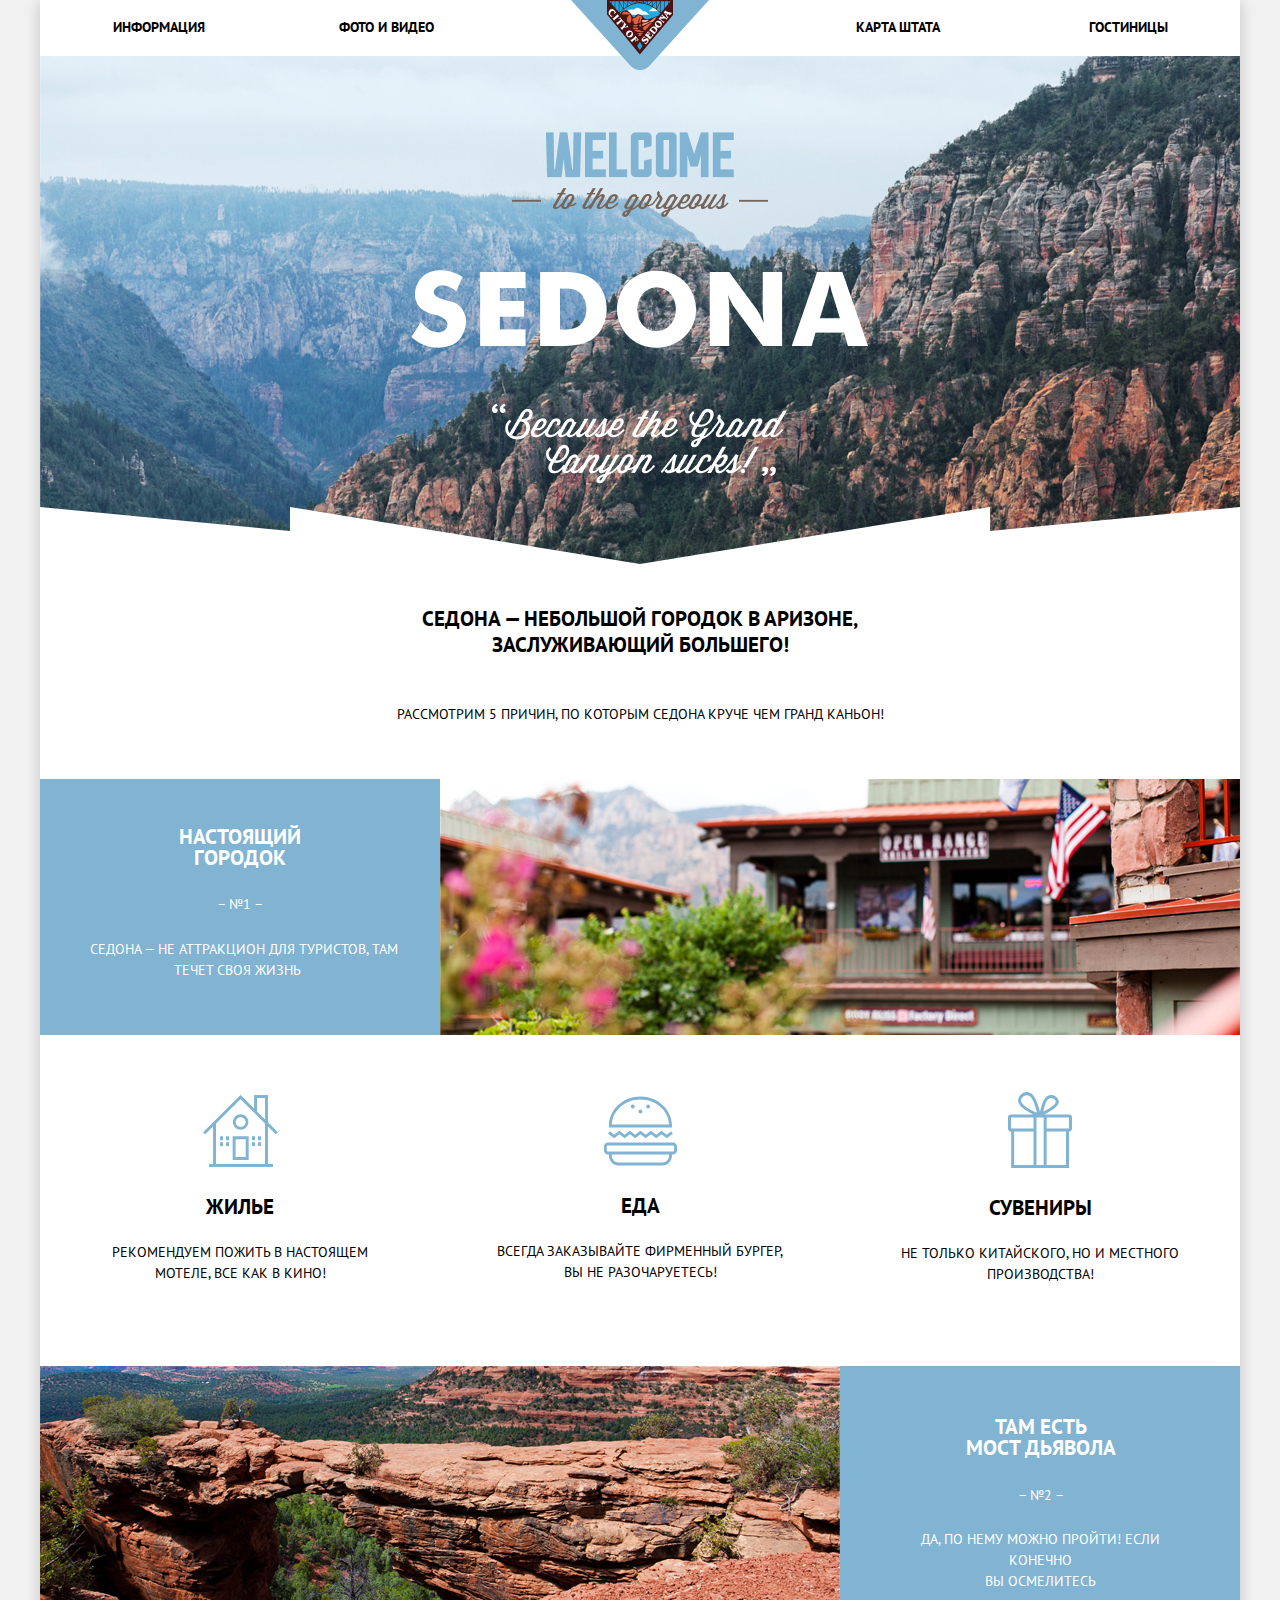
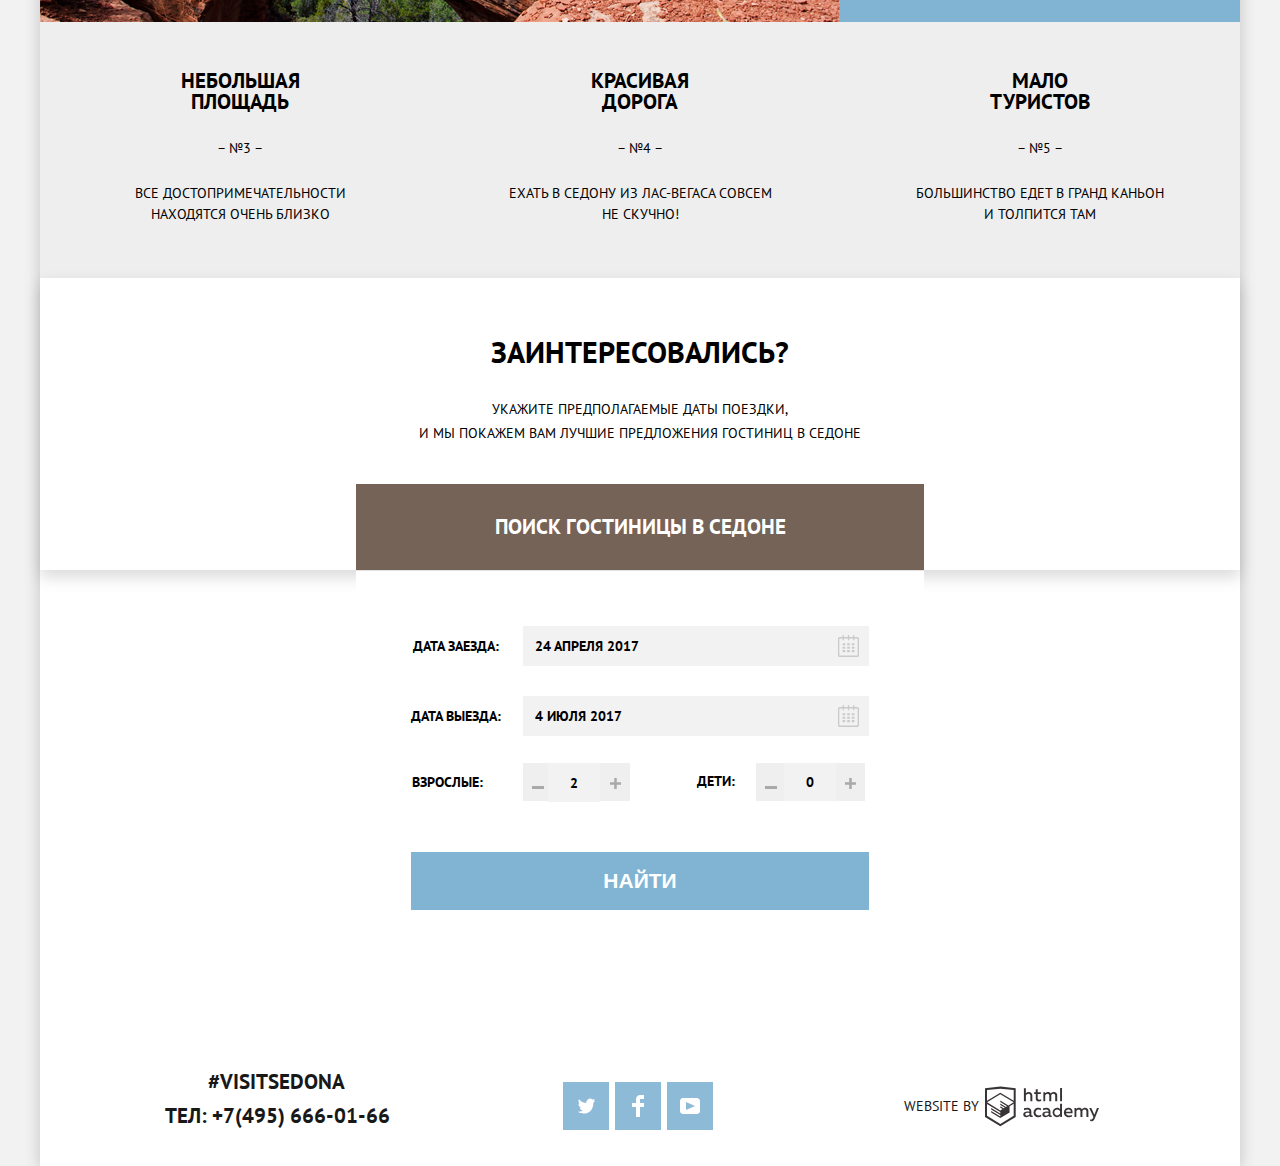
==== index.html @ 25a96f67 "Кнопки + и -" ====
<!DOCTYPE html>
<html class="page" lang="ru">
   <head>
      <meta charset="utf-8">
      <title class="main-title"> Гостиницы | Букинг-агентство «Седона»</title>
      <link href="https://fonts.googleapis.com/css2?family=PT+Sans:wght@400;700&display=swap" rel="stylesheet">
      <link rel="stylesheet" href="css/normalize.css">
      <link rel="stylesheet" href="css/style.css">
   </head>
   <body class="page-body">
      <div class="container">
         <header class="page-header">
            <a class="main-header-logo">
            <img class="main-header-logo" src="img/logo.svg" width="138" height="70" alt="Логотип Седоны"></a>
            <nav class="main-nav">
               <div class="main-nav-wrapper">
                  <ul class="site-nav">
                     <li class="main-nav-item left information"><a class="main-nav-link" href="blank.html">информация</a></li>
                     <li class="main-nav-item left"><a class="main-nav-link" href="blank.html">фото и видео</a></li>
                     <li class="main-nav-item right"><a class="main-nav-link" href="blank.html">карта штата</a></li>
                     <li class="main-nav-item right"><a class="main-nav-link" href="catalog.html">гостиницы</a></li>
                  </ul>
               </div>
            </nav>
         </header>
         <main class="page-main">
            <div class="promo">
               <div class="page-main-intro">
                  <img class="main-image" src="img/welcome-text.png" alt="Добро пожаловать в великолепную Седону!">
               </div>
               <h1 class="visually-hidden reset-list">Седона — городок в Аризоне</h1>
               <b class="page-main-title">Седона — небольшой городок в Аризоне, <br> заслуживающий большего!</b>
               <p class="page-main-text">Рассмотрим 5 причин, по которым Седона круче чем Гранд каньон!</p>
            </div>
            <section class="features">
               <h2 class="visually-hidden">Преимущества Седоны</h2>
               <div class="features-main">
                  <div class="features-description">
                     <h3 class="features-title">Настоящий городок</h3>
                     <p class="features-number">&ndash; №1 &ndash;</p>
                     <p class="features-text">Седона — не аттракцион для туристов, там <br> течет своя жизнь</p>
                  </div>
                  <div class="features-img-wrapper">
                     <img class="features-img" src="img/cafe.jpg" width="800" height="256" alt="Кафе в Седоне">
                  </div>
               </div>
               <ul class="advice reset-list">
                  <li class="house advice-item">
                     <div class="house-pic">
                        <img class="house-img" src="img/house.svg" width="75" height="72" alt="Жилье">
                     </div>
                     <h3 class="advice-title">Жилье</h3>
                     <p class="advice-text reset-list">Рекомендуем пожить в настоящем <br> мотеле, все как в кино!</p>
                  </li>
                  <li class="food advice-item">
                     <div class="food-pic">
                        <img class="food-img" src="img/food.svg" width="74" height="70" alt="Еда">
                     </div>
                     <h3 class="advice-title">Еда</h3>
                     <p class="advice-text reset-list">Всегда заказывайте фирменный бургер, <br> вы не разочаруетесь!</p>
                  </li>
                  <li class="gift advice-item">
                     <div class="gift-pic">
                        <img class="gift-img" src="img/gift.svg" width="64" height="77" alt="Сувениры">
                     </div>
                     <h3 class="advice-title">Сувениры</h3>
                     <p class="advice-text reset-list">Не только китайского, но и местного <br> производства!</p>
                  </li>
               </ul>
               <div class="features-main">
                  <div class="features-image-wrapper">
                     <img class="features-img" src="img/bridge.jpg" width="800" height="256" alt="Мост дьявола">
                  </div>
                  <div class="features-description-devil">
                     <h3 class="features-title-devil">Там есть <br> мост дьявола</h3>
                     <p class="features-number-devil">&ndash; №2 &ndash;</p>
                     <p class="features-text-devil">Да, по нему можно пройти! Если конечно <br> вы осмелитесь
                     </p>
                  </div>
               </div>
               <div class="features-additional">
                  <div class="features-additional-item features-additional-item-first">
                     <h3 class="features-title-add features-title-add-first">Небольшая <br> площадь</h3>
                     <p class="features-number-add features-number-add-first">&ndash; №3 &ndash;
                     </p>
                     <p class="features-text-add features-text-add-first">Все достопримечательности <br> находятся очень близко
                     </p>
                  </div>
                  <div class="features-additional-item features-additional-item-second">
                     <h3 class="features-title-add features-title-add-second">Красивая <br> дорога</h3>
                     <p class="features-number-add features-number-add-second">&ndash; №4 &ndash;
                     </p>
                     <p class="features-text-add features-text-add-second">Ехать в Седону из Лас-Вегаса совсем <br> не скучно!
                     </p>
                  </div>
                  <div class="features-additional-item features-additional-item-third">
                     <h3 class="features-title-add features-title-add-third">Мало <br> туристов</h3>
                     <p class="features-number-add features-number-add-third">&ndash; №5 &ndash;
                     </p>
                     <p class="features-text-add features-text-add-third">Большинство едет в гранд каньон <br> и толпится там
                     </p>
                  </div>
               </div>
            </section>
            <section class="search-hotel">
               <h2 class="search-hotel-title">Заинтересовались?</h2>
               <p class="search-hotel-description">Укажите предполагаемые даты поездки,<br> и мы покажем вам лучшие предложения гостиниц в седоне</p>
                                       <a class="search-btn" href="./form.html">Поиск гостиницы в Седоне</a>
          <form class="search-form" action="https://echo.htmlacademy.ru" method="post">
                  <ul class="index-search-form-items">
                     <li class="index-search-form-item">
                        <label class="search-form-label date-arrival-label" for="search-form-date-arrival">Дата заезда:</label>
                        <input class="index-search-form-field search-form-date-arrival" type="text" id="search-form-date-arrival" placeholder="24 АПРЕЛЯ 2017">
                        <button class="calendar-svg" type="button">
                           <svg class="calendar-date-arrival" xmlns="http://www.w3.org/2000/svg" width="21" height="22" alt="Иконка календаря">
                              <path d="M19.251 2.025h-2.845V.648c0-.381-.294-.689-.656-.689-.363 0-.656.308-.656.689v1.377h-3.938V.648c0-.381-.294-.689-.655-.689-.363 0-.657.308-.657.689v1.377H5.906V.648c0-.381-.294-.689-.656-.689-.363 0-.657.308-.657.689v1.377H1.75C.784 2.025 0 2.847 0 3.862v16.302C0 21.179.784 22 1.75 22h17.501c.966 0 1.749-.821 1.749-1.836V3.862c0-1.015-.783-1.837-1.749-1.837zm.437 18.139a.448.448 0 0 1-.437.459H1.75a.45.45 0 0 1-.438-.459V3.862a.45.45 0 0 1 .438-.459h2.844v1.378c0 .381.294.689.657.689.362 0 .656-.308.656-.689V3.403h3.938v1.378c0 .381.294.689.657.689.361 0 .655-.308.655-.689V3.403h3.938v1.378c0 .381.293.689.656.689.362 0 .656-.308.656-.689V3.403h2.845c.241 0 .437.206.437.459v16.302z"/>
                              <path d="M4.594 8.225h2.625v2.066H4.594zM4.594 11.668h2.625v2.067H4.594zM4.594 15.112h2.625v2.066H4.594zM9.188 15.112h2.625v2.066H9.188zM9.188 11.668h2.625v2.067H9.188zM9.188 8.225h2.625v2.066H9.188zM13.781 15.112h2.625v2.066h-2.625zM13.781 11.668h2.625v2.067h-2.625zM13.781 8.225h2.625v2.066h-2.625z"/>
                           </svg>
                        </button>
                     </li>
                     <li class="index-search-form-item">
                        <label class="search-form-label date-departure-label" for="search-form-date-departure">Дата выезда:</label>
                        <input class="search-form-date-departure index-search-form-field" type="text" id="search-form-date-departure" placeholder="4 ИЮЛЯ 2017">
                        <button class="calendar-svg" type="button">
                           <svg class="calendar-date-arrival" xmlns="http://www.w3.org/2000/svg" width="21" height="22" alt="Иконка календаря">
                              <path d="M19.251 2.025h-2.845V.648c0-.381-.294-.689-.656-.689-.363 0-.656.308-.656.689v1.377h-3.938V.648c0-.381-.294-.689-.655-.689-.363 0-.657.308-.657.689v1.377H5.906V.648c0-.381-.294-.689-.656-.689-.363 0-.657.308-.657.689v1.377H1.75C.784 2.025 0 2.847 0 3.862v16.302C0 21.179.784 22 1.75 22h17.501c.966 0 1.749-.821 1.749-1.836V3.862c0-1.015-.783-1.837-1.749-1.837zm.437 18.139a.448.448 0 0 1-.437.459H1.75a.45.45 0 0 1-.438-.459V3.862a.45.45 0 0 1 .438-.459h2.844v1.378c0 .381.294.689.657.689.362 0 .656-.308.656-.689V3.403h3.938v1.378c0 .381.294.689.657.689.361 0 .655-.308.655-.689V3.403h3.938v1.378c0 .381.293.689.656.689.362 0 .656-.308.656-.689V3.403h2.845c.241 0 .437.206.437.459v16.302z"/>
                              <path d="M4.594 8.225h2.625v2.066H4.594zM4.594 11.668h2.625v2.067H4.594zM4.594 15.112h2.625v2.066H4.594zM9.188 15.112h2.625v2.066H9.188zM9.188 11.668h2.625v2.067H9.188zM9.188 8.225h2.625v2.066H9.188zM13.781 15.112h2.625v2.066h-2.625zM13.781 11.668h2.625v2.067h-2.625zM13.781 8.225h2.625v2.066h-2.625z"/>
                           </svg>
                        </button>
                     </li>
                     <li class="index-search-form-item">
                        <div class="index-search-form-amount-people">
                           <div class="amount-adult">
                              <label class="search-form-label adult-amount" for="adult-amount">Взрослые:</label>
                              <div class="count">
                              <input class="search-form-adult-amount index-search-form-field" type="text" id="adult-amount" placeholder="2">
                              <button class="amount-minus amount-minus-adult" type="button">
<svg class="minus" width="12" height="3" viewBox="0 0 12 3" fill="none" xmlns="http://www.w3.org/2000/svg">
<rect width="12" height="3" fill="#A9A9A9"/>
</svg>
                              </button>
                              <button class="amount-plus amount-plus-adult" type="button">
<svg class="plus" width="11" height="11" viewBox="0 0 11 11" fill="none" xmlns="http://www.w3.org/2000/svg">
<path fill-rule="evenodd" clip-rule="evenodd" d="M4.23086 6.76932V11H6.76932V6.76932H11V4.23086H6.76932V0H4.23085V4.23086H0V6.76932H4.23086Z" fill="#A9A9A9"/>
</svg>

                              </button>
                            </div>
                           </div>
                           <div class="amount-children">
                              <label class="search-form-label children-label" for="children-amount">Дети:</label>
                              <div class="count">
                              <input class="search-form-children-amount index-search-form-field" type="text" id="children-amount" placeholder="0">
                              <button class="amount-minus amount-minus-kid" type="button">
<svg class="minus" width="12" height="3" viewBox="0 0 12 3" fill="none" xmlns="http://www.w3.org/2000/svg">
<rect width="12" height="3" fill="#A9A9A9"/>
</svg>
                              </button>
                              <button class="amount-plus amount-plus-kid" type="button">
<svg class="plus" width="11" height="11" viewBox="0 0 11 11" fill="none" xmlns="http://www.w3.org/2000/svg">
<path fill-rule="evenodd" clip-rule="evenodd" d="M4.23086 6.76932V11H6.76932V6.76932H11V4.23086H6.76932V0H4.23085V4.23086H0V6.76932H4.23086Z" fill="#A9A9A9"/>
</svg>

                              </button>
                           </div>
                         </div>
                        </div>
                     </li>
                     <li class="index-search-form-item search-form-item-btn">
                        <input class="search-form-send-btn" type="submit" value="Найти">
                     </li>
                  </ul>
               </form>
            </section>
            <section class="page-main-map">
               <h2 class="visually-hidden" style="
                  display:none;">Карта</h2>
               <iframe src="https://www.google.com/maps/embed?pb=!1m18!1m12!1m3!1d475957.83483896346!2d-111.94672641874268!3d34.83906897555744!2m3!1f0!2f0!3f0!3m2!1i1024!2i768!4f13.1!3m3!1m2!1s0x872da132f942b00d%3A0x5548c523fa6c8efd!2z0KHQtdC00L7QvdCwLCDQkNGA0LjQt9C-0L3QsCwg0KHQqNCQ!5e0!3m2!1sru!2sru!4v1455796462463" width="1200" height="593" style="border:0" allowfullscreen></iframe>
            </section>
         </main>
         <footer class="page-footer">
            <div class="page-footer-down footer-connection">
               <h2 class="page-footer-hashtag">#visitsedona</h2>
               <a href="#" class="phone-number">тел: +7(495) 666-01-66</a>
            </div>
            <div class="page-footer-down footer-links">
               <ul class="social-links">
                  <li class="social-links-item"><a class=social-links-item href="https://twitter.com/?lang=ru" alt="Официальный аккаунт букинг агентства Sedona в Twitter"><img class="twitter-img" src="img/icon-twitter.svg" width="17" height="15" alt="Twitter"></a></li>
                  <li class="social-links-item"><a class=social-links-item href="https://www.facebook.com/" alt="Официальный аккаунт букинг агентства Sedona в Facebook"><img class="facebook-img" src="img/icon-facebook.svg" width="12" height="22" alt="Facebook"></a></li>
                  <li class="social-links-item"><a class=social-links-item href="https://www.youtube.com/" alt="Официальный аккаунт букинг агентства Sedona в Youtube">
                     <img class="youtube-img" src="img/icon-youtube.svg" width="20" height="16" alt="Youtube">
                     </a>
                  </li>
               </ul>
            </div>
            <div class="page-footer-down footer-academy">
               <span class="page-footer-copyright-text">Website by</span>
               <a class="html-academy" href="https://htmlacademy.ru/intensive/htmlcss" aria-label="Онлайн курс HTML и CSS. Профессиональная верстка сайтов. HTML Academy">
<svg class="logo-html-img" alt="Логотип HTML Academy" width="115" height="41" viewBox="0 0 115 41" fill="none" xmlns="http://www.w3.org/2000/svg">
<path fill-rule="evenodd" clip-rule="evenodd" d="M15.5197 1.05737H15.3509L0 2.71895V31.4945L15.3509 40.8382L30.7018 31.4945V2.71895L15.5197 1.05737ZM77.0183 2.62185H75.0876V15.7311H77.0183V2.62185ZM40.8619 2.63264V7.76843C41.6131 6.9864 42.6386 6.5436 43.7105 6.53843C44.6823 6.47908 45.6329 6.84495 46.3253 7.54479C47.0177 8.24462 47.3866 9.21244 47.3399 10.2068V15.7634H45.367V10.4658C45.4231 9.94897 45.2754 9.43059 44.9566 9.02553C44.6377 8.62047 44.174 8.36218 43.6683 8.3079H43.3518C42.3456 8.36979 41.4321 8.9295 40.9041 9.80764V15.7634H38.8995V2.63264H40.8619ZM77.0183 31.4837H75.2775V30.0595C74.4828 31.1353 73.23 31.7538 71.9119 31.7211C69.4751 31.5528 67.5825 29.4822 67.5825 26.9845C67.5825 24.4867 69.4751 22.4162 71.9119 22.2479C73.1195 22.2052 74.2818 22.7203 75.0771 23.6505V18.3205H77.0183V31.4837ZM47.0656 30.0595C47.263 30.0515 47.4583 30.0152 47.6459 29.9516V31.3866C47.2482 31.5404 46.826 31.6172 46.4009 31.6132C45.6482 31.6769 44.9394 31.2429 44.639 30.5342C43.7036 31.31 42.5302 31.7227 41.3261 31.6995C39.733 31.6995 38.256 30.804 38.256 28.9482C38.256 26.65 40.3661 25.9379 42.1702 25.9379C42.9402 25.9505 43.707 26.0408 44.4596 26.2076V25.884C44.4596 24.805 43.6578 23.9742 42.1491 23.9742C41.0585 23.9764 39.9804 24.2116 38.9839 24.6647V22.8305C40.0678 22.451 41.204 22.2506 42.3495 22.2371C44.8394 22.2371 46.3693 23.4455 46.3693 26.1753V29.4121C46.3546 29.5668 46.401 29.721 46.4981 29.8406C46.5951 29.9601 46.7349 30.035 46.8862 30.0487H47.0656V30.0595ZM40.2711 28.8403C40.298 29.229 40.4761 29.5905 40.7655 29.844C41.055 30.0974 41.4317 30.2217 41.8115 30.189H41.9275C42.8819 30.1906 43.7973 29.8022 44.4702 29.11V27.5779C43.842 27.4414 43.2026 27.3655 42.5605 27.3513C41.5055 27.3513 40.2817 27.7074 40.2817 28.8403H40.2711ZM56.0229 22.9384C55.1962 22.4632 54.2596 22.2246 53.3115 22.2479H52.9422C51.7332 22.2873 50.5891 22.8166 49.7619 23.7192C48.9347 24.6218 48.4923 25.8236 48.5321 27.06V27.5024C48.6957 30.0004 50.805 31.8921 53.2482 31.7318C54.2519 31.7555 55.2477 31.5452 56.1601 31.1168V29.2718C55.3769 29.7215 54.4945 29.9591 53.5963 29.9624C52.5199 30.0288 51.4963 29.4793 50.9385 28.5356C50.3806 27.5918 50.3806 26.4095 50.9385 25.4658C51.4963 24.522 52.5199 23.9725 53.5963 24.039C54.461 24.0357 55.3066 24.2989 56.0229 24.7942V22.9384ZM66.1514 30.0595C66.3488 30.0515 66.5441 30.0152 66.7317 29.9516V31.3866C66.334 31.5404 65.9118 31.6172 65.4867 31.6132C64.734 31.6769 64.0252 31.2429 63.7248 30.5342C62.7894 31.31 61.616 31.7227 60.4119 31.6995C58.8188 31.6995 57.3417 30.804 57.3417 28.9482C57.3417 26.65 59.4518 25.9379 61.256 25.9379C62.0259 25.9505 62.7928 26.0408 63.5454 26.2076V25.884C63.5454 24.805 62.7436 23.9742 61.2349 23.9742C60.1443 23.9764 59.0662 24.2116 58.0697 24.6647V22.8305C59.1536 22.451 60.2897 22.2506 61.4353 22.2371C63.9252 22.2371 65.455 23.4455 65.455 26.1753V29.4121C65.4404 29.5668 65.4868 29.721 65.5838 29.8406C65.6809 29.9601 65.8207 30.035 65.972 30.0487H66.1514V30.0595ZM59.855 29.8481C59.5632 29.5943 59.3837 29.2311 59.3569 28.8403H59.378C59.378 27.7074 60.5385 27.3513 61.6569 27.3513C62.299 27.3655 62.9383 27.4414 63.5665 27.5779V29.11C62.8937 29.8022 61.9782 30.1906 61.0239 30.189H60.9078C60.5263 30.2247 60.1469 30.1019 59.855 29.8481ZM69.3271 26.9305C69.3271 25.2859 70.6308 23.9526 72.239 23.9526L72.2601 24.0066C73.4742 24.0066 74.5742 24.7382 75.0665 25.8732V28.0311C74.5856 29.1871 73.4673 29.9296 72.239 29.9084C70.6308 29.9084 69.3271 28.5752 69.3271 26.9305ZM83.3486 22.2479C86.8408 22.2479 88.0541 25.1395 87.4844 27.7397H80.922C81.1436 29.3582 82.6839 30.0163 84.2876 30.0163C85.2509 30.0196 86.2027 29.8021 87.0729 29.3797V31.1061C86.0736 31.5421 84.9939 31.7519 83.9078 31.7211C81.2385 31.7211 78.8963 30.189 78.8963 26.9521C78.8362 25.7502 79.2482 24.5736 80.0408 23.6841C80.8334 22.7945 81.9408 22.2658 83.1165 22.2155H83.3486V22.2479ZM80.8693 26.1753C80.9704 24.8237 82.1216 23.8104 83.4436 23.9095H83.4858C84.1064 23.8531 84.7196 24.08 85.1612 24.5295C85.6028 24.979 85.8275 25.6051 85.7752 26.24H80.8693V26.1753ZM89.489 31.4621V22.4961H91.2298V23.575C91.9777 22.7197 93.041 22.2229 94.1628 22.2047C95.2951 22.1328 96.3712 22.7163 96.9482 23.7153C97.7407 22.8335 98.8477 22.3161 100.018 22.2803C100.952 22.2327 101.859 22.6011 102.507 23.2901C103.154 23.9792 103.478 24.9213 103.394 25.8732V31.4837H101.39V25.9271C101.437 25.4734 101.306 25.0191 101.024 24.6647C100.743 24.3104 100.336 24.0852 99.8917 24.039H99.6174C98.7512 24.0941 97.9525 24.536 97.4335 25.2474V31.4837H95.4289V25.9271C95.4728 25.47 95.3357 25.0139 95.0481 24.6611C94.7606 24.3082 94.3467 24.088 93.8991 24.0497H93.6881C92.7466 24.1344 91.8915 24.6449 91.3564 25.4416V31.5161H89.5312L89.489 31.4621ZM113.977 22.4745H111.972L109.324 29.2718L106.306 22.4853H104.196L108.417 31.5484L108.237 32.0016C107.72 33.3611 107.003 34.0516 106.053 34.0516C105.75 34.0548 105.447 34.0112 105.156 33.9221V35.6161C105.536 35.7125 105.926 35.7632 106.317 35.7671C107.646 35.7671 108.902 35.0226 109.851 32.6813L113.977 22.4745ZM52.689 6.78658V3.54974L50.7266 4.01369V6.73264H49.144V8.49132H50.7899V12.9905C50.7231 13.817 51.0244 14.6301 51.61 15.2038C52.1955 15.7775 53.0028 16.0505 53.8073 15.9468C54.5996 15.9535 55.3875 15.8259 56.139 15.5692V13.8429C55.5727 14.0781 54.9672 14.199 54.356 14.199C53.2165 14.199 52.689 13.8105 52.689 12.6237V8.5129H55.8541V6.78658H52.689ZM58.3862 15.7526V6.75421H60.1376V7.83316C60.8811 6.97655 61.9403 6.476 63.0601 6.45211C64.1624 6.38099 65.2146 6.93142 65.8032 7.88711C66.5958 7.00534 67.7028 6.48794 68.8734 6.45211C69.8138 6.41462 70.7233 6.79859 71.364 7.50353C72.0046 8.20846 72.3126 9.16418 72.2073 10.1205V15.7418H70.2028V10.1853C70.2499 9.73151 70.1184 9.27721 69.8373 8.92287C69.5561 8.56853 69.1485 8.34334 68.7046 8.29711H68.4619C67.5957 8.35228 66.797 8.7942 66.278 9.50553V15.7418H64.2734V10.1853C64.3206 9.73151 64.1891 9.27721 63.9079 8.92287C63.6268 8.56853 63.2191 8.34334 62.7752 8.29711H62.5326C61.5911 8.38181 60.736 8.89229 60.2009 9.68895V15.7634H58.3862V15.7526ZM28.6972 30.3033L28.7078 30.2968L28.6972 30.3184V30.3033ZM28.6972 18.3205V30.3033L15.3509 38.4321L2.00459 30.3184V18.5147L15.2876 26.6068V28.0311L6.18257 22.5284V23.9418L15.3404 29.5632V31.0629L6.19312 25.4955V26.9521L15.3509 32.5734L24.5826 26.9197V20.8129L28.6972 18.3205ZM28.7078 16.7776L25.0362 18.9355L23.3482 20.0145L15.3087 15.0837V16.4971L22.156 20.7266L22.0083 20.8237L20.9532 21.4063L15.2876 17.9537V19.3995L19.761 22.1184L18.706 22.8413L15.3298 20.7913V22.2047L17.5454 23.5426L15.2982 24.9021L2.11009 16.864L15.3087 8.72869L28.7078 16.7776ZM15.2876 7.27211L28.7078 15.3534V4.56395L15.3615 3.12895L2.01514 4.56395V15.3534L15.2876 7.27211Z"/>
</svg>
               </a>
            </div>
         </footer>
      </div>
<script src="js/script.js"></script>
   </body>
</html>
---- css/style.css ----
/* ====== Variables ====== */

:root {
  --black: #000000;
  --white: #FFFFFF;
  --basic-blue: #81B3D2;
  --medium-blue: #669EC0;
  --dark-blue: #5496BD;
  --welcome-blue: #81B3D3;
  --advice-text-color: #333333;
  --brown: #766357;
  --medium-brown: #604E43;
  --dark-brown: #503E33;
  --popup-search-chart-color: #F2F2F2;
  --popup-search-chart-icon-color: #A9A9A9;
  --page-footer-copyright-link-color: #231F20;
  --features-background-gray: #EEEEEE;
  --rating: #666666;
  --up-icon: #CACACA;
  --search-form-send-btn: #669ec0;
  --navy-blue: #5496bd;
  --gray: #e5e5e5;
  --deep-brown: #604e43;
  --logo-html: #231F20;
}

body {
  text-align: center;
  text-transform: uppercase;
  margin: 0;
  padding: 0;
  background-color: var(--popup-search-chart-color);
  color: var(--black);
  font-family: "PT Sans", Arial, sans-serif;
  font-size: 21px;
  line-height: 21px;
}

header,
main,
footer {
  width: 1200px;
  margin: 0 auto;
  background-color: var(--white);
}

.container,
.container-catalog {
  margin: 0 auto;
  width: 1200px;
    -webkit-box-shadow: 0px 2px 15px 0px rgba(0,0,0, 0.2);
  box-shadow: 0px 2px 15px 0px rgba(0,0,0, 0.2);
}

.reset-list {
  margin: 0;
  padding: 0;
  list-style: none;
}

h2.style {
  display: none;
}

.visually-hidden {
  text-indent: 100%;
  white-space: nowrap;
  overflow: hidden;
  margin: 0;
  padding: 0;
  display: none;
}

header,
main,
footer {
  width: 1200px;
  margin: 0 auto;
}

header,
footer {
  text-align: center;
}

.page-footer {
  opacity: 0.9;
  margin-top: -120px;
}


/* ====== Background for images ====== */


/* Устанавливаю бэкграунд для картинок в случае, если они не загружаются для юзера*/

.main-header-logo,
.page-main-img,
.features-img {
  background-color: var(--features-background-gray);
}


/* ====== Index ====== */


/* ====== Header ======*/

.site-nav {
  text-decoration: none;
  color: var(--black);
}

.main-image {
  padding-top: 76px;
  padding-bottom: 80px;
}

.page-main-intro {
  position: relative;
  height: 508px;
  background: #517ca4 url("../img/mountains.jpg") no-repeat 50% 21%;
}

.page-main-intro::after {
  content: '';
  position: absolute;
  left: 0;
  bottom: 0;
  width: 1200px;
  height: 57px;
  background: url(../img/mask.png) no-repeat 50% 50%;
}

.main-nav {
  height: 56px;
}

.main-nav-item {
  line-height: 26px;
  box-sizing: border-box;
  padding-top: 14px;
  padding-bottom: 16px;
  width: 25%;
}

li.main-nav-item.left {
  text-align: left;
}

li.main-nav-item.right {
  text-align: right;
}

.main-nav-item li:nth-child(1) a,
.main-nav-item li:nth-child(2) a {
  text-align: left;
}

.main-nav-item li:nth-child(3) a,
.main-nav-item li:nth-child(4) a {
  text-align: right;
}

.main-nav {
  background-color: var(--white);
  color: var(--black);
  font-size: 14px;
  line-height: 26px;
  font-weight: bold;
}

.site-nav a:hover,
.site-nav a:focus {
  background-color: var(--white);
  color: var(--black);
}

.main-nav-link {
  text-decoration: none;
  color: var(--black);
  font-weight: bold;
}

.main-nav-link-active {
  color: var(--brown);
}

.main-header-logo {
  position: absolute;
  left: 50%;
  top: 0;
  transform: translateX(-50%);
  background-color: transparent;
  z-index: 2;
}

.site-nav {
  display: flex;
  flex-wrap: wrap;
  width: 1200px;
  margin: 0;
  padding: 0;
  list-style: none;
  min-height: 56px;
}


/* ====== Седона — небольшой городок в Аризоне ======*/

.page {
  height: 100%;
}

.page-body {
  min-height: 100%;
  display: grid;
  grid-template-rows: min-content 1fr min-content;
  align-content: start;
}

.page-main-title {
  font-style: normal;
  font-weight: bold;
  font-size: 21px;
  line-height: 26px;
  align-items: center;
  text-align: center;
  text-transform: uppercase;
}

.page-main-text {
  margin-top: 43px;
  margin-bottom: 32px;
  font-style: normal;
  font-weight: normal;
  font-size: 14px;
  line-height: 26px;
}


/* ====== Features ====== */

.advice {
  display: grid;
  grid-template-columns: 1fr 1fr 1fr;
  box-sizing: border-box;
  justify-content: space-between;
  list-style: none;
}

.house {
  width: 400px;
  padding-top: 60px;
  padding-bottom: 82px;
}

.food {
  width: 400px;
  padding-top: 61px;
  padding-bottom: 82px;
}

.gift {
  width: 400px;
  padding-top: 60px;
  padding-bottom: 81px;
}

.features-additional {
  display: grid;
  grid-template-columns: 1fr 1fr 1fr;
  box-sizing: border-box;
  justify-content: space-between;
  list-style: none;
  height: 256px;
}

.features-additional-item-first {
  width: 400px;
  padding-top: 47px;
  padding-bottom: 54px;
}

.features-additional-item-second {
  width: 400px;
  padding-top: 47px;
  padding-bottom: 54px;
}

.features-additional-item-third {
  width: 400px;
  padding-top: 47px;
  padding-bottom: 54px;
}

.features-title-add {
  background-color: var(--features-background-gray);
  color: var(--black);
  font-size: 21px;
  line-height: 21px;
  font-style: normal;
  font-weight: bold;
}

.features-number-add {
  background-color: var(--features-background-gray);
  color: var(--black);
  font-size: 14px;
  line-height: 21px;
  font-style: normal;
  font-weight: normal;
}

.features-text-add {
  font-size: 14px;
  line-height: 21px;
  font-style: normal;
  font-weight: normal;
}

.advice-title {
  background-color: var(--white);
  color: var(--black);
  font-size: 21px;
  line-height: 21px;
  font-weight: bold;
}

.advice-text {
  background-color: var(--white);
  color: var(--black);
  font-size: 14px;
  line-height: 21px;
  font-weight: normal;
}

.features-additional {
  background-color: var(--features-background-gray);
}

.features-additional-item {
  background-color: var(--features-background-gray);
}

.features {
  width: 1200px;
  margin-left: auto;
  margin-right: auto;
}

.features-main {
  height: 256px;
  display: flex;
  justify-content: space-between;
  margin: 0;
  padding: 0;
  background-color: var(--basic-blue)
}

.features-title,
.features-number,
.features-text {
  text-align: center;
  color: var(--white);
  background-color: var(--basic-blue)
}

.features-description {
  width: 400px;
  height: 256px;
}

.features-title {
  font-weight: bold;
  font-size: 21px;
  line-height: 21px;
  margin-top: 47px;
  margin-left: 139px;
  margin-right: 139px;
}

.features-number {
  font-style: normal;
  font-weight: normal;
  font-size: 14px;
  line-height: 21px;
  margin-top: 26px;
}

.features-text {
  font-style: normal;
  font-weight: normal;
  font-size: 14px;
  line-height: 21px;
  margin-top: 24px;
  margin-left: 50px;
  margin-right: 55px;
  white-space: nowrap;
}

.features-title-devil,
.features-number-devil,
.features-text-devil {
  text-align: center;
  color: var(--white);
  background-color: var(--basic-blue)
}

.features-title-devil {
  font-style: normal;
  font-weight: bold;
  font-size: 21px;
  line-height: 21px;
  margin-top: 50px;
}

.features-number-devil {
  font-style: normal;
  font-weight: normal;
  font-size: 14px;
  line-height: 21px;
}

.features-text-devil {
  font-style: normal;
  font-weight: normal;
  font-size: 14px;
  line-height: 21px;
  padding-bottom: 51px;
}

.features-description-devil {
  margin-right: 49px;
  margin-left: 50px;
}


/* ====== Popup ====== */

.search-hotel-title {
  font-size: 30px;
  line-height: 24px;
  font-weight: bold;
}

.search-hotel {
  background-color: var(--white);
  box-shadow: 0px 7px 15px rgba(0, 1, 1, 0.15);
}

.search-hotel {
  position: relative;
  display: -webkit-box;
  display: -ms-flexbox;
  display: flex;
  -webkit-box-orient: vertical;
  -webkit-box-direction: normal;
  -ms-flex-direction: column;
  flex-direction: column;
  -webkit-box-align: center;
  -ms-flex-align: center;
  align-items: center;
  padding: 52px 0 70px 0;
  background-color: var(--white);
}

.search-hotel-title {
  width: 400px;
  padding: 0;
  margin: 0;
  margin-top: -54px;
  margin-bottom: 22px;
  font-size: 30px;
  line-height: 36px;
  font-weight: 700;
  color: var(--black);
  text-transform: uppercase;
  text-align: center;
}

.search-hotel-description {
  width: 485px;
  padding: 0;
  margin: 0;
  margin-top: -35px;
  margin-bottom: 55px;
  font-size: 14px;
  line-height: 24px;
  font-weight: 400;
  color: var(--black);
  text-transform: uppercase;
  text-align: center;
}

.search-form {
  position: absolute;
  left: calc(50% - 284px);
  bottom: -395px;
  width: 568px;
  display: -webkit-box;
  display: -ms-flexbox;
  display: flex;
  -ms-flex-wrap: wrap;
  flex-wrap: wrap;
  -webkit-box-pack: center;
  -ms-flex-pack: center;
  justify-content: center;
  padding-top: 55px;
  background-color: var(--white);
}

.index-search-form-items {
  display: -webkit-box;
  display: -ms-flexbox;
  display: flex;
  width: 100%;
  -webkit-box-orient: vertical;
  -webkit-box-direction: normal;
  -ms-flex-direction: column;
  flex-direction: column;
  -ms-flex-wrap: wrap;
  flex-wrap: wrap;
  -webkit-box-align: center;
  -ms-flex-align: center;
  align-items: center;
  padding: 0;
  margin: 0;
}

.index-search-form-item {
  position: relative;
  display: -webkit-box;
  display: -ms-flexbox;
  display: flex;
  -webkit-box-pack: justify;
  -ms-flex-pack: justify;
  justify-content: space-between;
  width: 458px;
  margin-bottom: 30px;
  list-style: none;
}


.search-form-title {
  width: 100%;
  margin-bottom: 55px;
  text-align: center;
}

.search-btn {
  position: absolute;
  bottom: 0;
  left: calc(50% - 284px);
  width: 568px;
  padding-bottom: 10px;
  padding: 30px 0;
  margin: 0;
  font-size: 21px;
  line-height: 26px;
  font-weight: 700;
  color: var(--white);
  text-transform: uppercase;
  text-align: center;
  text-decoration: none;
  background-color: var(--brown);
}

.index-search-form-field {
  padding: 0px 12px;
  font-size: 14px;
  line-height: 26px;
  font-weight: 700;
  color: var(--black);
  text-transform: uppercase;
  border: none;
}

.index-search-form-amount-people {
  position: relative;
  display: -webkit-box;
  display: -ms-flexbox;
  display: flex;
  -webkit-box-pack: justify;
  -ms-flex-pack: justify;
  justify-content: space-between;
}

.index-search-form-field::-webkit-input-placeholder {
  color: var(--black);
}

.index-search-form-field::-moz-placeholder {
  color: var(--black);
}

.search-form-label {
  display: inline-block;
  vertical-align: top;
  width: 112px;
  padding: 6px 0 7px 0;
  font-size: 14px;
  line-height: 26px;
  font-weight: 700;
  color: var(--black);
  text-transform: uppercase;
}

.calendar-svg {
  position: absolute;
  top: 8px;
  right: 4px;
  fill: var(--up-icon);
  border: none;
  background-color: var(--popup-search-chart-color);
}

.calendar-svg:hover {
  fill: var(--black);
}

.calendar-svg:active {
  fill: var(--basic-blue);
  background-color: inherit;
}

.count {
  width: 114px;
  display: flex;
}

.amount-adult {
  position: relative;
  display: -webkit-box;
  display: -ms-flexbox;
  display: flex;
  -webkit-box-pack: justify;
  -ms-flex-pack: justify;
  justify-content: space-between;
  width: 226px;
  margin-right: 53px;
}

.amount-children {
  position: relative;
  display: -webkit-box;
  display: -ms-flexbox;
  display: flex;
  -webkit-box-pack: justify;
  -ms-flex-pack: justify;
  justify-content: space-between;
  width: 179px;
}

.amount-minus-adult {
  margin-left: -77px;
  border: none;
  margin-top: -3px;
}
.amount-plus-adult {
  border: none;
  margin-left: 47px;
  margin-top: -3px;
}

.amount-plus {
     width: 30px;
     height: 38px;
}

.amount-minus {
     width: 30px;
     height: 38px;
}

.amount-plus-kid {
  border: none;
  margin-top: -3px;
  margin-left: 49px;
}

.amount-minus-kid {
  border: none;
  margin-top: -3px;
  margin-left: -80px;
}


.search-form-date-arrival {
  width: 322px;
  background-color: var(--popup-search-chart-color);
}

.search-form-date-departure {
  color: var(--black);
  width: 322px;
  background-color: var(--popup-search-chart-color);
}

.search-form-adult-amount {
  position: relative;
  width: 28px;
  text-align: center;
  background-color: var(--popup-search-chart-color);
  height: 39px;
  margin-left: 25px;
  margin-top: -3px;
}

.children-label {
  width: 63px;
  margin-right: 35px;
  margin-top:-4px;
}

.search-form-children-amount {
  position: relative;
  width: 28px;
  height: 38px;
  text-align: center;
  background-color: var(--popup-search-chart-color);
  margin-top: -3px;
  margin-left: 8px;
  font-size: 14px;
}


.search-form-item-btn {
  padding-top: 20px;
  margin-bottom: 0;
}

.search-form-send-btn {
  width: 458px;
  padding: 16px 0;
  margin-bottom: 55px;
  font-family: "PTsansBold", Arial, sans-serif;
  font-size: 21px;
  line-height: 26px;
  font-weight: 700;
  color: var(--white);
  text-transform: uppercase;
  text-align: center;
  background-color: var(--basic-blue);
  border: none;
}


/* ====== Footer ====== */

footer {
  height: 120px;
}

.page-footer-hashtag {
  margin-top: 23px;
}

.social-links {
  margin-top: 36px;
}

.footer-links .social-links-item {
  display: flex;
  flex-direction: column;
  width: 46px;
  height: 48px;
  margin-left: 3px;
  margin-right: 3px;
  vertical-align: top;
  font-size: 0;
}

.social-links-item {
  background-color: var(--basic-blue);
}

.social-links-item,
.twitter-img {
  height: 100%;
  vertical-align: middle;
}

.social-links-item,
.facebook-img {
  height: 100%;
  vertical-align: middle;
}

.social-links-item,
.youtube-img {
  height: 100%;
  vertical-align: middle;
}

.footer-academy,
.logo-html-img {
  height: 100%;
  vertical-align: middle;
}

.page-footer-hashtag {
  background-color: var(--white);
  color: var(--black);
  font-size: 21px;
  line-height: 26px;
  font-weight: bold;
}

.social-links {
  list-style: none;
}

.page-footer-copyright-text {
  background-color: var(--white);
  color: var(--black);
  font-size: 14px;
  line-height: 26px;
  font-weight: normal;
}

.phone-number {
  background-color: var(--white);
  color: var(--black);
  text-decoration: none;
  font-style: normal;
  font-weight: bold;
  font-size: 21px;
  line-height: 26px;
  background-color: var(--white);
  color: var(--black);
  max-height: 26px;
  padding-bottom: 0px;
}

.page-footer {
  display: flex;
  justify-content: space-between;
}

.footer-connection {
  flex-direction: column;
  justify-content: center;
  align-items: center;
}

.social-links {
  display: flex;
}

.social-links-item {
  flex-direction: row;
  flex-wrap: nowrap;
  align-items: center;
}

.footer-academy {
  flex-direction: column;
  justify-content: center;
  align-items: center;
  margin-right: 140px;
}


/* ====== Catalog======*/

.catalog-page {
  width: 1200px;
  margin-top: 0px;
}

.filters-title {
  color: var(--white);
  font-style: normal;
  font-weight: bold;
  font-size: 16px;
  line-height: 21px;
}

.filter h2 {
  margin-bottom: 25px;
  font-size: 16px;
}

.filter {
  min-height: 217px;
  width: 100%;
  box-sizing: border-box;
  list-style: none;
  color: var(--white);
  background: #4b769e url("../img/blur.jpg") no-repeat 50% 20%;
  background-size: 1200px 217px;
}

.min-price,
.max-price {
  font-style: normal;
  font-weight: normal;
  font-size: 14px;
  line-height: 21px;
}

.show-btn {
  font-style: normal;
  font-weight: normal;
  font-size: 14px;
  line-height: 21px;
  background: none;
  color: var(--white);
  border: white;
  text-transform: uppercase;
}

.catalog {
  background: var(--white);
  border-bottom: 1px solid var(--gray);
}

.catalog-result-wrapper {
  width: 235px;
  padding: 30px 0;
  padding-left: 72px;
  vertical-align: top;
  line-height: 0;
  box-sizing: border-box;
}

.catalog-result-wrapper {
  font-weight: bold;
  font-size: 21px;
  line-height: 26px;
}

.hotel-container {
  display: flex;
  flex-direction: column;
  align-items: flex-start;
  padding-left: 30px;
  width: 800px;
}

.sorting {
  width: 780px;
  padding: 36px 0 32px;
  font-size: 12px;
  line-height: 18px;
  vertical-align: top;
}

.catalog-sort {
  padding: 0;
  margin: 0;
  vertical-align: top;
  list-style: none;
}

.sort-type-item,
.sort-type-link {
  padding-left: 32px;
  list-style: none;
  vertical-align: top;
}

.catalog-sort li:first-child {
  padding-left: 40px;
}

.catalog-sort a {
  text-decoration: none;
  border-bottom: 1px dotted var(--basic-blue);
}

.last-hotel {
  margin-bottom: 120px;
}

.catalog {
  display: flex;
  flex-wrap: wrap;
  margin: 0;
  background-color: var(--white);
}

.sort-arrows {
  display: -webkit-box;
  display: -ms-flexbox;
  display: flex;
  padding-top: 2px;
  -webkit-box-pack: justify;
  -ms-flex-pack: justify;
  justify-content: space-between;
  width: 35px;
  margin-left: auto;
  margin-top: 38px;
  margin-right: 73px;
}

.sort-arrow {
  font-size: 0;
  opacity: 0.3;
}

.arrow:hover {
  fill: var(--black);
  opacity: 1;
}

.arrow:active {
  fill: var(--basic-blue);
  opacity: 1;
}

.active-arrow {
  fill: var(--basic-blue);
  opacity: 1;
}


/* ====== Hotels ======*/

.hotel-name,
.hotel-link {
  text-decoration: none;
  font-style: normal;
  font-weight: bold;
  font-size: 21px;
  line-height: 26px;
  background-color: var(--white);
  color: var(--black);
}

.hotel-text {
  font-style: normal;
  font-weight: normal;
  font-size: 14px;
  line-height: 21px;
  background-color: var(--white);
  color: var(--black);
}

.hotel-button {
  font-style: normal;
  font-weight: bold;
  font-size: 14px;
  line-height: 21px;
}

.button-blue {
  text-decoration: none;
  background-color: var(--basic-blue);
  color: var(--white);
}

.button-brown {
  text-decoration: none;
  background-color: var(--brown);
  color: var(--white);
}

.hotel-rating-text {
  font-style: normal;
  font-weight: normal;
  font-size: 14px;
  line-height: 21px;
  background-color: var(--popup-search-chart-color);
  color: var(--rating);
}

.catalog-result-wrapper span {
  font-style: normal;
  font-weight: bold;
  font-size: 21px;
  line-height: 26px;
  background-color: var(--white);
  color: var(--black);
}

.sorting span {
  font-style: normal;
  font-weight: normal;
  font-size: 12px;
  line-height: 18px;
  background-color: var(--white);
  color: var(--black);
}

.sort-type-link {
  font-style: normal;
  font-weight: normal;
  font-size: 12px;
  line-height: 18px;
  background-color: var(--white);
  color: var(--black);
  mix-blend-mode: normal;
  opacity: 0.3;
}

.sort-type-link-active {
  background-color: var(--white);
  color: var(--basic-blue);
}

.sort-type-item .sort-type-link-active {
  text-decoration: none;
}

.hotel {
  background: var(--white);
  border-bottom: 1px solid var(--gray);
}

.hotel-image-wrapper {
  padding: 30px 0;
  padding-left: 73px;
  line-height: 0;
  vertical-align: top;
  box-sizing: border-box;
}

.hotel-image {
  width: 135px;
  height: 90px;
}

.hotel-name a {
  margin-bottom: 7px;
  line-height: 26px;
  color: inherit;
  text-decoration: none;
}

.hotel-name a:hover {
  color: var(--basic-blue);
}

.hotel-name a:active {
  color: rgba(0, 0, 0, 0.3);
}

.hotel-container h2 {
  font-size: 21px;
}

.hotel-text {
  margin-right: 6px;
  vertical-align: top;
}

.hotel-container p {
  margin-bottom: 14px;
}

.hotel-button {
  padding: 3px 16px;
  margin-right: 6px;
  vertical-align: top;
  font-weight: 500;
  text-decoration: none;
}

.button-blue {
  color: var(--white);
  background-color: var(--basic-blue);
}

.button-blue:hover {
  background: var(--search-form-send-btn);
}

.button-blue:active {
  color: rgba(255, 255, 255, 0.3);
  background: var(--navy-blue);
}

.hotel-booking {
  width: 142px;
  vertical-align: top;
}

.button-brown {
  color: var(--white);
  background-color: var(--brown);
}

.button-brown:hover {
  background: var(--deep-brown);
}

.button-brown:active {
  color: rgba(255, 255, 255, 0.3);
  background: var(--dark-brown);
}

.hotel-rating {
  float: right;
  width: 185px;
  padding-top: 28px;
}

.hotel-rating .hotel-stars {
  float: right;
  margin-right: 71px;
  margin-bottom: 43px;
  font-size: 18px;
  color: var(--basic-blue);
}

.hotel-rating .hotel-rating-text {
  float: right;
  padding: 3px 13px;
  margin-right: 72px;
  background: var(--popup-search-chart-color);
}

.reset-list {
  margin: 0;
  padding: 0;
  list-style: none;
}

.search-hotel-title {
  padding-top: 58px;
  padding-bottom: 40px;
}

.search-hotel-text {
  padding-bottom: 46px;
}

.hotel-description {
  display: flex;
  flex-wrap: wrap;
}

.hotel-name {
  float: left;
}

.hotel-description p {
  flex-direction: column;
}

.hotel-description .hotel-button {
  flex-direction: column;
}

.hotel {
  display: flex;
}


.checkbox {
  float: left;
}

.catalog {
  display: flex;
}

.sorting {
  display: flex;
}

.catalog-sort {
  display: flex;
  flex-direction: row;
}

.sort-type-item {
  flex-direction: row;
  justify-content: center;
  align-items: center;
}

.hotel-rating-text {
  white-space: nowrap;
}

.filter-menu {
  display: grid;
  grid-template-columns: 18% 18% auto;
}

.hotels-checkbox,
.hotels-label {
  text-align: left;
}

.form-filters-checkbox {
  display: flex;
  flex-direction: column;
  flex-wrap: wrap;
  padding: 0;
  margin-top: 31px;
  border: 0;
}

.infrastructure .filters-title {
  text-align: left;
  padding: 0;
}

.type-of-house .filters-title {
  text-align: left;
  padding: 0;
}

.infrastructure {
  margin-left: 72px;
  margin-right: 0px;
}

.type-of-house {
  margin-left: 110px;
}

.filter-range {
  float: right;
  width: 330px;
  margin-right: 72px;
}

.filter-range h2 {
  margin-left: 2px;
  margin-bottom: 11px;
}

.price-controls {
  position: relative;
  height: 32px;
  border: 2px solid var(--white);
  border-radius: 2px;
  margin-left: 12px;
  margin-bottom: 20px;
}

.price-controls label {
  display: inline-block;
  width: 85px;
  margin-left: 64px;
  line-height: 32px;
  vertical-align: top;
  cursor: pointer;
}

.price-controls input {
  width: 40px;
  border: none;
  background: none;
  outline: none;
  color: var(--white);
}

.price-controls::after {
  content: '';
  position: absolute;
  top: 50%;
  left: 50%;
  width: 2px;
  height: 22px;
  background: var(--white);
  transform: translate(-50%, -50%);
}

.range-controls {
  position: relative;
  margin-left: 12px;
  margin-bottom: 32px;
}

.range-controls .scale {
  height: 2px;
  background: rgba(255, 255, 255, 0.3);
}

.range-controls .bar {
  height: 2px;
  width: 80%;
  background: var(--white);
}

.range-controls .range-toggle {
  position: absolute;
  top: -9px;
  border-radius: 50%;
  box-shadow: 0 2px 1px 0 rgba(0, 1, 1, 0.2);
}

.range-controls .range-toggle:hover {
  background: var(--black);
}

.range-controls .range-toggle-min {
  left: 0;
}

.range-controls .range-toggle-max {
  left: 253px;
}

.filter-range .show-btn {
  display: block;
  margin: 32px auto 33px;
  padding: 6px 33px;
  line-height: 20px;
  text-transform: uppercase;
  background: none;
  border: 2px solid var(--white);
  border-radius: 2px;
  outline: none;
}

.filter-range .show-btn:hover {
  color: var(--black);
  background: var(--white);
}

.filter-range .show-btn:active {
  outline: none;
}

.hotels-checkbox {
  display: none;
  cursor: pointer;
}

.hotels-label {
  position: relative;
  display: inline-block;
  vertical-align: top;
  width: 210px;
  padding-left: 40px;
  margin-bottom: 20px;
  font-style: normal;
  font-weight: normal;
  font-size: 14px;
  line-height: 21px;
  color: var(--white);
  text-transform: uppercase;
}

.hotels-label::before {
  content: "";
  position: absolute;
  top: 2px;
  left: 0px;
  display: block;
  width: 26px;
  height: 23px;
  background-image: url("../img/checkbox-off.svg");
  background-color: rgba(0, 0, 0, 0);
  background-position: left;
  background-repeat: no-repeat;
  border-radius: 2px;
  cursor: pointer;
}

.type-label {
  padding-left: 42px;
  cursor: pointer;
}

.hotels-checkbox:checked+.hotels-label::before {
  width: 30px;
  height: 23px;
  background-image: url("../img/checkbox-on.svg");
  background-color: rgba(0, 0, 0, 0);
  border: none;
  cursor: pointer;
}

.range-toggle {
  position: relative;
  width: 20px;
  height: 20px;

  background-color: var(--white);

  border-radius: 8px;
  border: none;
}

.range-toggle:hover {
  background-color: var(--white);

  cursor: pointer;
}

.range-toggle:active {
  cursor: pointer;
}

.range-toggle::after {
  content: "";
  position: absolute;
  top: 8px;
  left: 8px;
  display: block;
  width: 4px;
  height: 4px;
  border-radius: 2px;

  background-color: var(--gray);
}

/*Pixel Perfect*/

.site-nav li:nth-child(1) a {
  margin-left: 73px;
}

.site-nav li:nth-child(2) a {
  margin-left: -1px;
}

.site-nav li:nth-child(3) a {
  margin-right: 0px;
}

.site-nav li:nth-child(4) a {
  margin-right: 72px;
}

.page-main-intro {
  margin-bottom: 42px;
}

.features {
  margin-top: 52px;

}

.gift-pic {
  margin-top: -4px;
}

.advice-title {
  margin-top: 26px;
}

.advice-text {
  margin-top: 25px;
}

.features-number-devil {
  margin-top: 27px;
}

.features-text-devil {
  margin-top: 23px;
}

.features-title-add {
  margin-top: 1px;
}

.features-number-add {
  margin-top: 26px;
}

.features-text-add {
  margin-top: 24px;
}

.date-arrival-label {
  margin-top: 1px;
  margin-left: -11px;
}

.date-departure-label {
  margin-top: 1px;
  margin-left: -11px;
}

.adult-amount {
  margin-top: -3px;
  margin-left: -20px;
}

.filters-title {
  margin-top: 25px;
}

.filter-range .price-in-day {
  margin-left: -123px;
}

.sec-label {
  margin-top: 5px;
}

.th-label {
  margin-top: 3px;
}

.price-controls .min-price {
  margin-left: 30px;
  margin-right: 0px;
}

.price-controls .max-price {
  margin-left: 60px;
  margin-right: 0px;
}

.hotel-name {
  margin-top: 23px;
}

.hotel-text {
  margin-top: -10px;
  text-align: left;
}

.hotel-rating-text {
  margin-top: 0px;
}

.page-footer-hashtag {
  margin-left: 168px;
  margin-bottom: 8px;
  width: 21px;
}

.phone-number {
  margin-left: 125px;
}

.social-links {
  padding: 0;
  margin-left: -18px;
}

.catalog-result-wrapper {
  padding: 0;
  margin-top: 29px;
  margin-left: 15px;
}

.sorting {
  padding: 0;
  margin-top: 31px;
  margin-bottom: 37px;
}

.sorting span {
  margin-left: -15px;
}

.sort-type-link {
  margin-right: 0px;
  padding-left: 0px;
}


/*======== HOVER ACTIVE ========*/

.main-nav-link:hover {
  color: var(--basic-blue);
}

.main-nav-link:active {
  color: var(--black);
  opacity: 0.3;
}

.index-search-form-title:hover {
  background-color: var(--deep-brown);
}

.index-search-form-title:active {
  color: rgba(255, 255, 255, 0.3);
  background-color: var(--dark-brown);
}

.index-search-form-field:hover {
  background-color: var(--popup-search-chart-color);
}

.index-search-form-field:focus {
  background-color: var(--white);
  border: 2px solid var(--gray);
}


.amount-minus {
  fill: var(--popup-search-chart-icon-color);
}

.amount-minus :hover {
   fill: var(--black);
 }
.amount-minus :active {
   fill: var(--black);
}

.amount-plus {
  fill: var(--popup-search-chart-icon-color);
}

.amount-plus :hover {
   fill: var(--black);
 }
.amount-plus :active {
   fill: var(--black);
}
.search-form-send-btn:hover {
  background-color: var(--search-form-send-btn);
}

.search-form-send-btn:active {
  background-color: var(--search-form-send-btn);
}

.social-links-item:hover {
  background-color:  var(--search-form-send-btn);
}

.social-links-item:active {
  background-color: var(--navy-blue);
}

.main-nav-link-active {
  color: var(--brown);
}

.sort-type-link:hover {
  color: var(--basic-blue);
  border-bottom: 1px dotted var(--basic-blue);
}

.sort-type-link:active {
  color: var(--black);
  border: none;
}

.hotels-checkbox:hover {
  color: var(--basic-blue);
}

.hotels-label:hover {
  color: var(--basic-blue);
}

.search-btn:active {
background-color: var(--dark-brown);
}

.phone-number:active {
  color: var(--basic-blue);
}

.logo-html-img {
  fill: var(--logo-html);
}

.logo-html-img:hover {
  fill: var(--basic-blue);
}

.logo-html-img:active {
  fill: var(--basic-blue);
}


/*======== Animation ========*/

@-webkit-keyframes animateBottom {
  from {
    top: 0px;
    opacity: 0;
  }
  to {
    top: 500px;
    opacity: 0;
  }
}

@keyframes animateBottom {
  from {
    top: 0px;
    opacity: 0;
  }
  to {
    top: 300px;
    opacity: 1;
  }
}

@keyframes shake {
  0%,
  100% {
    transform: translateX(0);
  }

  10%,
  30%,
  50%,
  70%,
  90% {
    transform: translateX(-10px);
  }

  20%,
  40%,
  60%,
  80% {
    transform: translateX(10px);
  }
}

.modal-error {
  animation: shake 0.6s;
}

.search-form-visible {
    display: block;
    -webkit-animation: animateBottom 0.9s ease-in-out;
    animation: animateBottom 0.9s ease-in-out;
}


.search-form-invisible {
    display: block;
    -webkit-animation: animateBottom 0.9s ease-in-out forwards;
    animation: animateBottom 0.9s ease-in-out forwards;
}




/* ============ Placeholder ================ */

input:focus::-webkit-input-placeholder { color:transparent; }
input:focus:-moz-placeholder { color:transparent; }
input:focus::-moz-placeholder { color:transparent; }
input:focus:-ms-input-placeholder { color:transparent; }
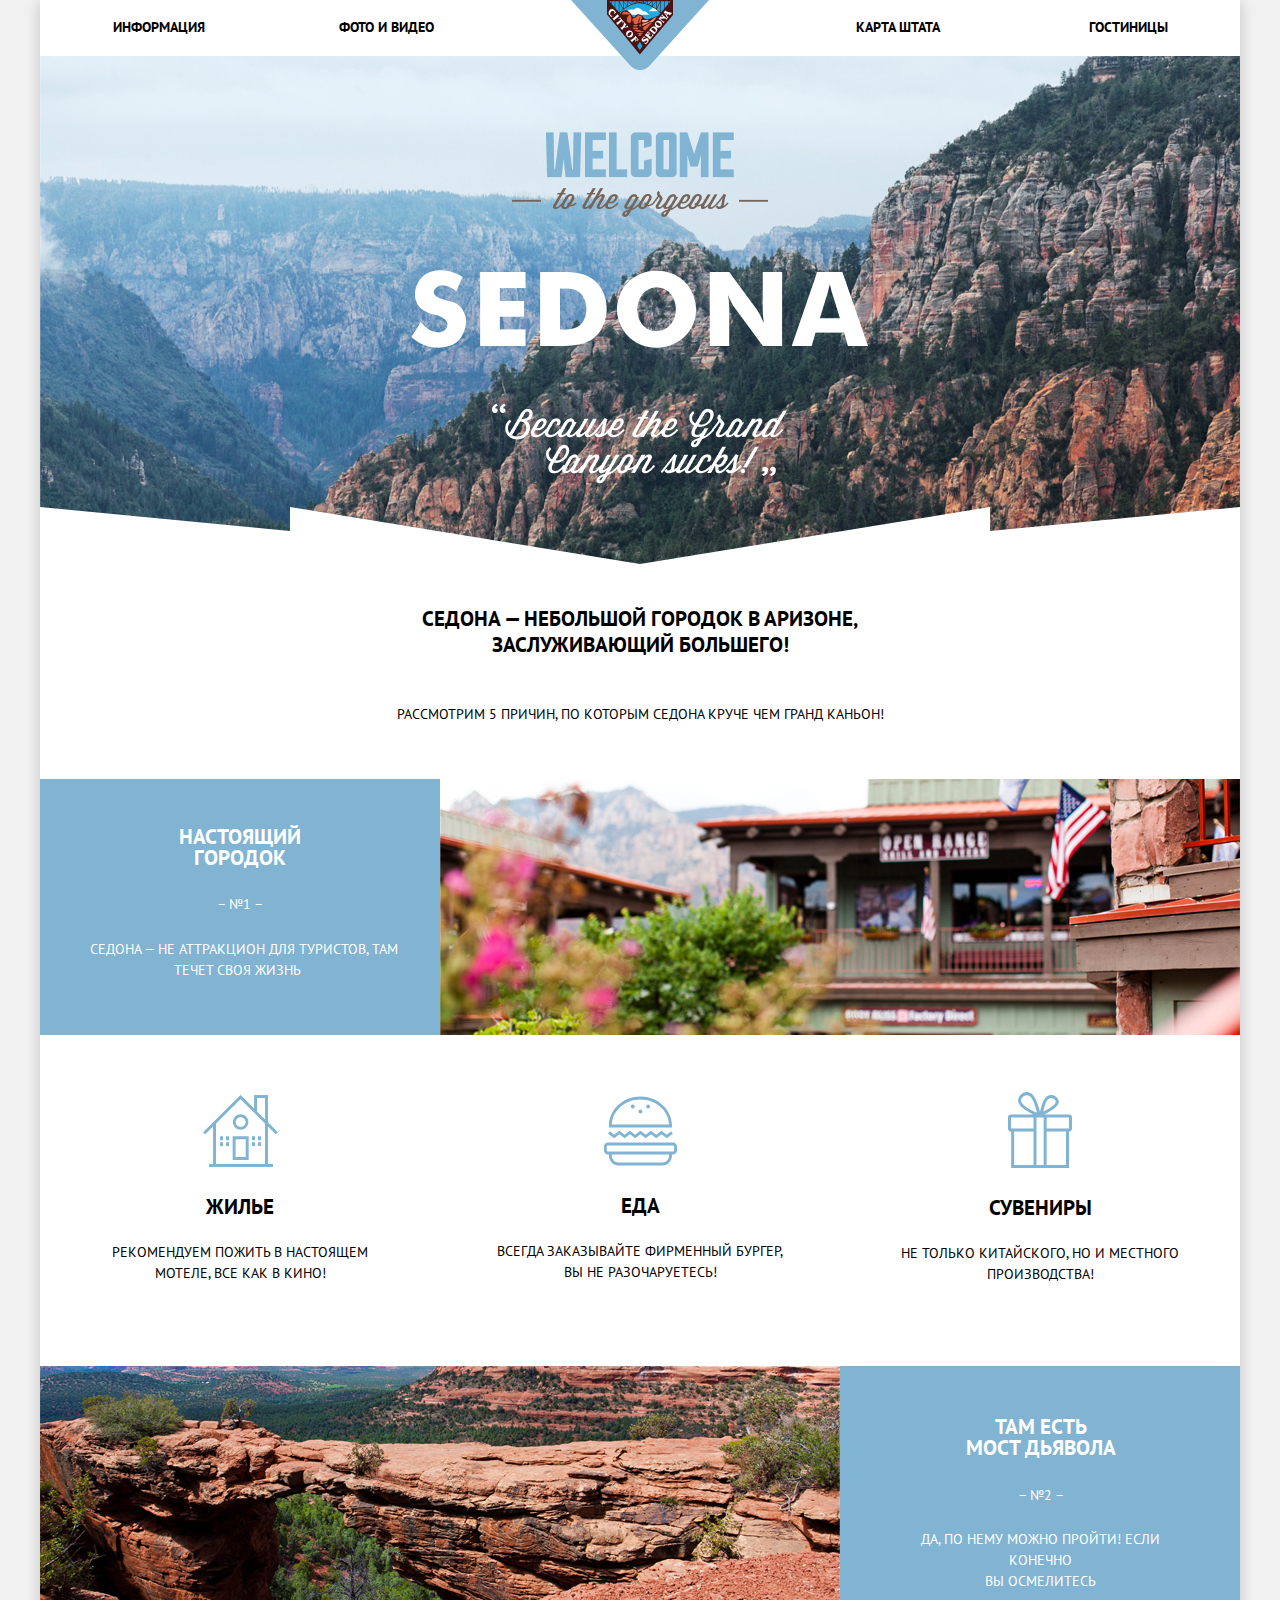
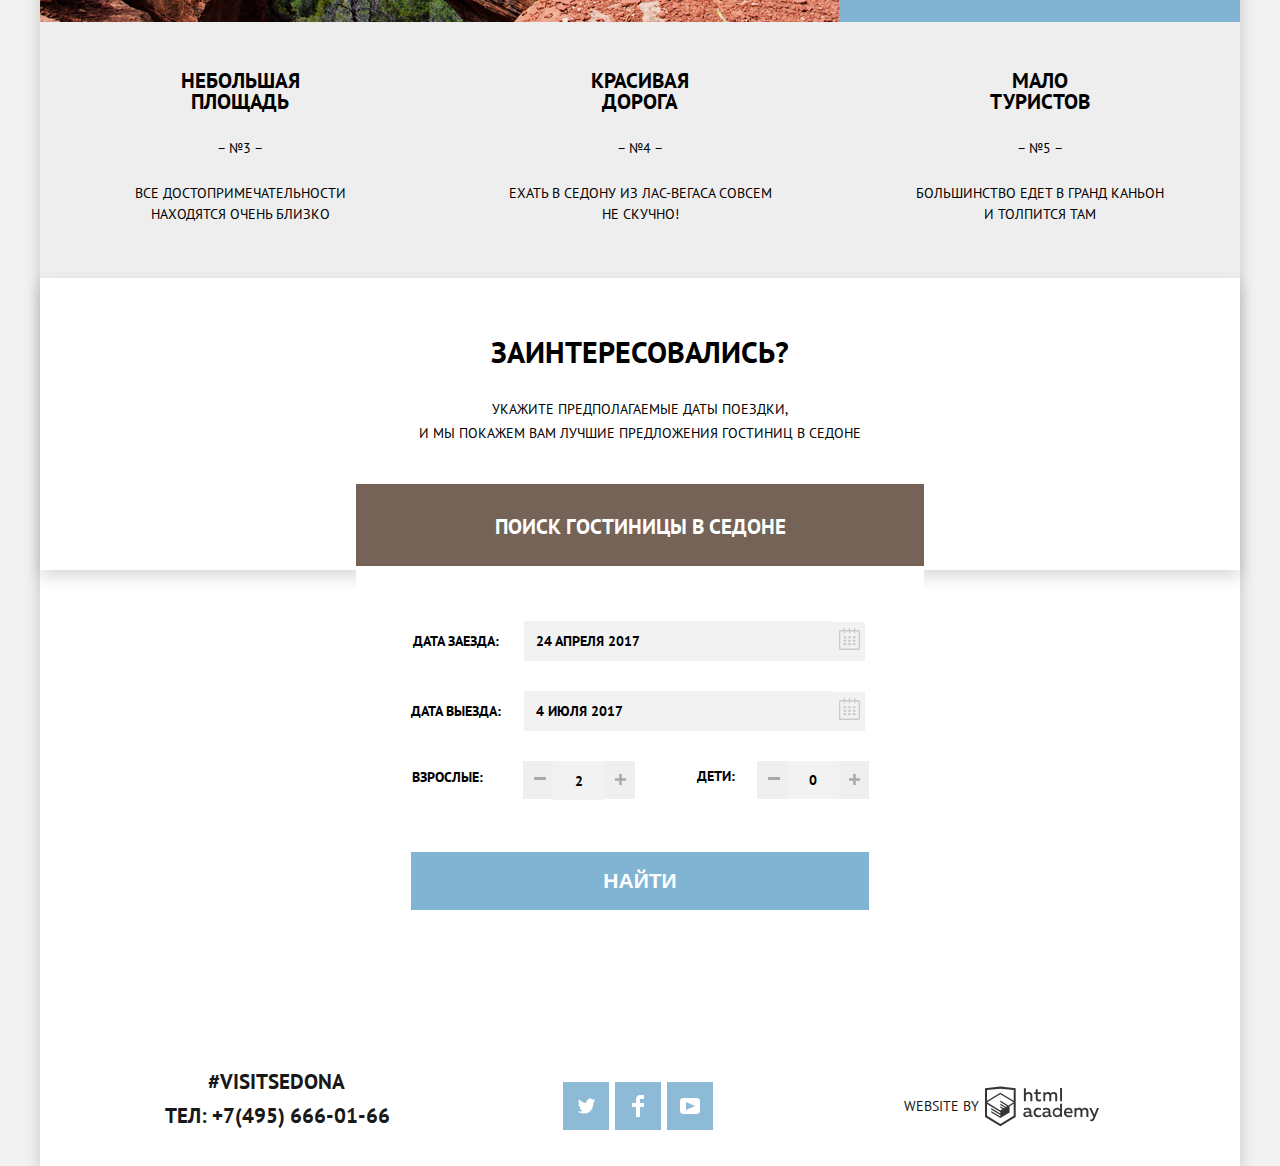
==== commit 118d5ad5: "календарь, плюс, минус" ====
--- a/index.html
+++ b/index.html
@@ -132,30 +132,29 @@
                         <div class="index-search-form-amount-people">
                            <div class="amount-adult">
                               <label class="search-form-label adult-amount" for="adult-amount">Взрослые:</label>
-                              <div class="count">
+<div class="count">
+    <button class="amount-minus amount-minus-adult" type="button">
+<svg class="minus" width="12" height="3" viewBox="0 0 12 3" fill="none" xmlns="http://www.w3.org/2000/svg">
+<rect width="12" height="3" fill="#A9A9A9"></rect>
+</svg>
+                              </button>
                               <input class="search-form-adult-amount index-search-form-field" type="text" id="adult-amount" placeholder="2">
-                              <button class="amount-minus amount-minus-adult" type="button">
-<svg class="minus" width="12" height="3" viewBox="0 0 12 3" fill="none" xmlns="http://www.w3.org/2000/svg">
-<rect width="12" height="3" fill="#A9A9A9"/>
-</svg>
-                              </button>
                               <button class="amount-plus amount-plus-adult" type="button">
 <svg class="plus" width="11" height="11" viewBox="0 0 11 11" fill="none" xmlns="http://www.w3.org/2000/svg">
-<path fill-rule="evenodd" clip-rule="evenodd" d="M4.23086 6.76932V11H6.76932V6.76932H11V4.23086H6.76932V0H4.23085V4.23086H0V6.76932H4.23086Z" fill="#A9A9A9"/>
-</svg>
-
+<path fill-rule="evenodd" clip-rule="evenodd" d="M4.23086 6.76932V11H6.76932V6.76932H11V4.23086H6.76932V0H4.23085V4.23086H0V6.76932H4.23086Z" fill="#A9A9A9"></path>
+</svg>
                               </button>
                             </div>
                            </div>
                            <div class="amount-children">
                               <label class="search-form-label children-label" for="children-amount">Дети:</label>
                               <div class="count">
-                              <input class="search-form-children-amount index-search-form-field" type="text" id="children-amount" placeholder="0">
                               <button class="amount-minus amount-minus-kid" type="button">
 <svg class="minus" width="12" height="3" viewBox="0 0 12 3" fill="none" xmlns="http://www.w3.org/2000/svg">
 <rect width="12" height="3" fill="#A9A9A9"/>
 </svg>
                               </button>
+                              <input class="search-form-children-amount index-search-form-field" type="text" id="children-amount" placeholder="0">
                               <button class="amount-plus amount-plus-kid" type="button">
 <svg class="plus" width="11" height="11" viewBox="0 0 11 11" fill="none" xmlns="http://www.w3.org/2000/svg">
 <path fill-rule="evenodd" clip-rule="evenodd" d="M4.23086 6.76932V11H6.76932V6.76932H11V4.23086H6.76932V0H4.23085V4.23086H0V6.76932H4.23086Z" fill="#A9A9A9"/>
--- a/css/style.css
+++ b/css/style.css
@@ -48,8 +48,8 @@
 .container-catalog {
   margin: 0 auto;
   width: 1200px;
-    -webkit-box-shadow: 0px 2px 15px 0px rgba(0,0,0, 0.2);
-  box-shadow: 0px 2px 15px 0px rgba(0,0,0, 0.2);
+  -webkit-box-shadow: 0px 2px 15px 0px rgba(0, 0, 0, 0.2);
+  box-shadow: 0px 2px 15px 0px rgba(0, 0, 0, 0.2);
 }
 
 .reset-list {
@@ -540,7 +540,6 @@
   margin-bottom: 30px;
   list-style: none;
 }
-
 
 .search-form-title {
   width: 100%;
@@ -613,6 +612,9 @@
   fill: var(--up-icon);
   border: none;
   background-color: var(--popup-search-chart-color);
+  width: 32px;
+  height: 39px;
+  margin-top: -7px;
 }
 
 .calendar-svg:hover {
@@ -627,6 +629,7 @@
 .count {
   width: 114px;
   display: flex;
+  margin-bottom: 2px;
 }
 
 .amount-adult {
@@ -652,49 +655,52 @@
   width: 179px;
 }
 
+.amount-plus {
+  width: 30px;
+  height: 38px;
+}
+
+.amount-minus {
+  width: 30px;
+  height: 38px;
+}
+
 .amount-minus-adult {
-  margin-left: -77px;
   border: none;
-  margin-top: -3px;
-}
+}
+
 .amount-plus-adult {
   border: none;
-  margin-left: 47px;
-  margin-top: -3px;
-}
-
-.amount-plus {
-     width: 30px;
-     height: 38px;
-}
-
-.amount-minus {
-     width: 30px;
-     height: 38px;
+}
+
+.amount-minus-kid {
+  border: none;
 }
 
 .amount-plus-kid {
   border: none;
-  margin-top: -3px;
-  margin-left: 49px;
-}
-
-.amount-minus-kid {
-  border: none;
-  margin-top: -3px;
-  margin-left: -80px;
-}
-
+}
+
+.minus {
+  padding-bottom: 7px;
+  padding-left: 4px;
+}
+
+.plus {
+  padding-bottom: 2px;
+}
 
 .search-form-date-arrival {
-  width: 322px;
+  width: 285px;
   background-color: var(--popup-search-chart-color);
+  margin-right: 36px;
 }
 
 .search-form-date-departure {
   color: var(--black);
-  width: 322px;
+  width: 285px;
   background-color: var(--popup-search-chart-color);
+  margin-right: 36px;
 }
 
 .search-form-adult-amount {
@@ -703,14 +709,12 @@
   text-align: center;
   background-color: var(--popup-search-chart-color);
   height: 39px;
-  margin-left: 25px;
-  margin-top: -3px;
 }
 
 .children-label {
   width: 63px;
-  margin-right: 35px;
-  margin-top:-4px;
+  margin-right: 16px;
+  margin-top: -4px;
 }
 
 .search-form-children-amount {
@@ -719,11 +723,8 @@
   height: 38px;
   text-align: center;
   background-color: var(--popup-search-chart-color);
-  margin-top: -3px;
-  margin-left: 8px;
-  font-size: 14px;
-}
-
+  font-size: 14px;
+}
 
 .search-form-item-btn {
   padding-top: 20px;
@@ -859,6 +860,7 @@
   justify-content: center;
   align-items: center;
   margin-right: 140px;
+  margin-bottom: 15px;
 }
 
 
@@ -1247,7 +1249,6 @@
 .hotel {
   display: flex;
 }
-
 
 .checkbox {
   float: left;
@@ -1473,16 +1474,13 @@
   position: relative;
   width: 20px;
   height: 20px;
-
-  background-color: var(--white);
-
+  background-color: var(--white);
   border-radius: 8px;
   border: none;
 }
 
 .range-toggle:hover {
   background-color: var(--white);
-
   cursor: pointer;
 }
 
@@ -1499,9 +1497,9 @@
   width: 4px;
   height: 4px;
   border-radius: 2px;
-
   background-color: var(--gray);
 }
+
 
 /*Pixel Perfect*/
 
@@ -1527,7 +1525,6 @@
 
 .features {
   margin-top: 52px;
-
 }
 
 .gift-pic {
@@ -1679,19 +1676,18 @@
 
 .index-search-form-field:focus {
   background-color: var(--white);
-  border: 2px solid var(--gray);
-}
-
+}
 
 .amount-minus {
   fill: var(--popup-search-chart-icon-color);
 }
 
 .amount-minus :hover {
-   fill: var(--black);
- }
+  fill: var(--black);
+}
+
 .amount-minus :active {
-   fill: var(--black);
+  fill: var(--black);
 }
 
 .amount-plus {
@@ -1699,11 +1695,13 @@
 }
 
 .amount-plus :hover {
-   fill: var(--black);
- }
+  fill: var(--black);
+}
+
 .amount-plus :active {
-   fill: var(--black);
-}
+  fill: var(--black);
+}
+
 .search-form-send-btn:hover {
   background-color: var(--search-form-send-btn);
 }
@@ -1713,7 +1711,7 @@
 }
 
 .social-links-item:hover {
-  background-color:  var(--search-form-send-btn);
+  background-color: var(--search-form-send-btn);
 }
 
 .social-links-item:active {
@@ -1743,7 +1741,7 @@
 }
 
 .search-btn:active {
-background-color: var(--dark-brown);
+  background-color: var(--dark-brown);
 }
 
 .phone-number:active {
@@ -1792,7 +1790,6 @@
   100% {
     transform: translateX(0);
   }
-
   10%,
   30%,
   50%,
@@ -1800,7 +1797,6 @@
   90% {
     transform: translateX(-10px);
   }
-
   20%,
   40%,
   60%,
@@ -1814,27 +1810,32 @@
 }
 
 .search-form-visible {
-    display: block;
-    -webkit-animation: animateBottom 0.9s ease-in-out;
-    animation: animateBottom 0.9s ease-in-out;
-}
-
+  display: block;
+  -webkit-animation: animateBottom 0.9s ease-in-out;
+  animation: animateBottom 0.9s ease-in-out;
+}
 
 .search-form-invisible {
-    display: block;
-    -webkit-animation: animateBottom 0.9s ease-in-out forwards;
-    animation: animateBottom 0.9s ease-in-out forwards;
-}
-
-
+  display: block;
+  -webkit-animation: animateBottom 0.9s ease-in-out forwards;
+  animation: animateBottom 0.9s ease-in-out forwards;
+}
 
 
 /* ============ Placeholder ================ */
 
-input:focus::-webkit-input-placeholder { color:transparent; }
-input:focus:-moz-placeholder { color:transparent; }
-input:focus::-moz-placeholder { color:transparent; }
-input:focus:-ms-input-placeholder { color:transparent; }
-
-
-
+input:focus::-webkit-input-placeholder {
+  color: transparent;
+}
+
+input:focus:-moz-placeholder {
+  color: transparent;
+}
+
+input:focus::-moz-placeholder {
+  color: transparent;
+}
+
+input:focus:-ms-input-placeholder {
+  color: transparent;
+}
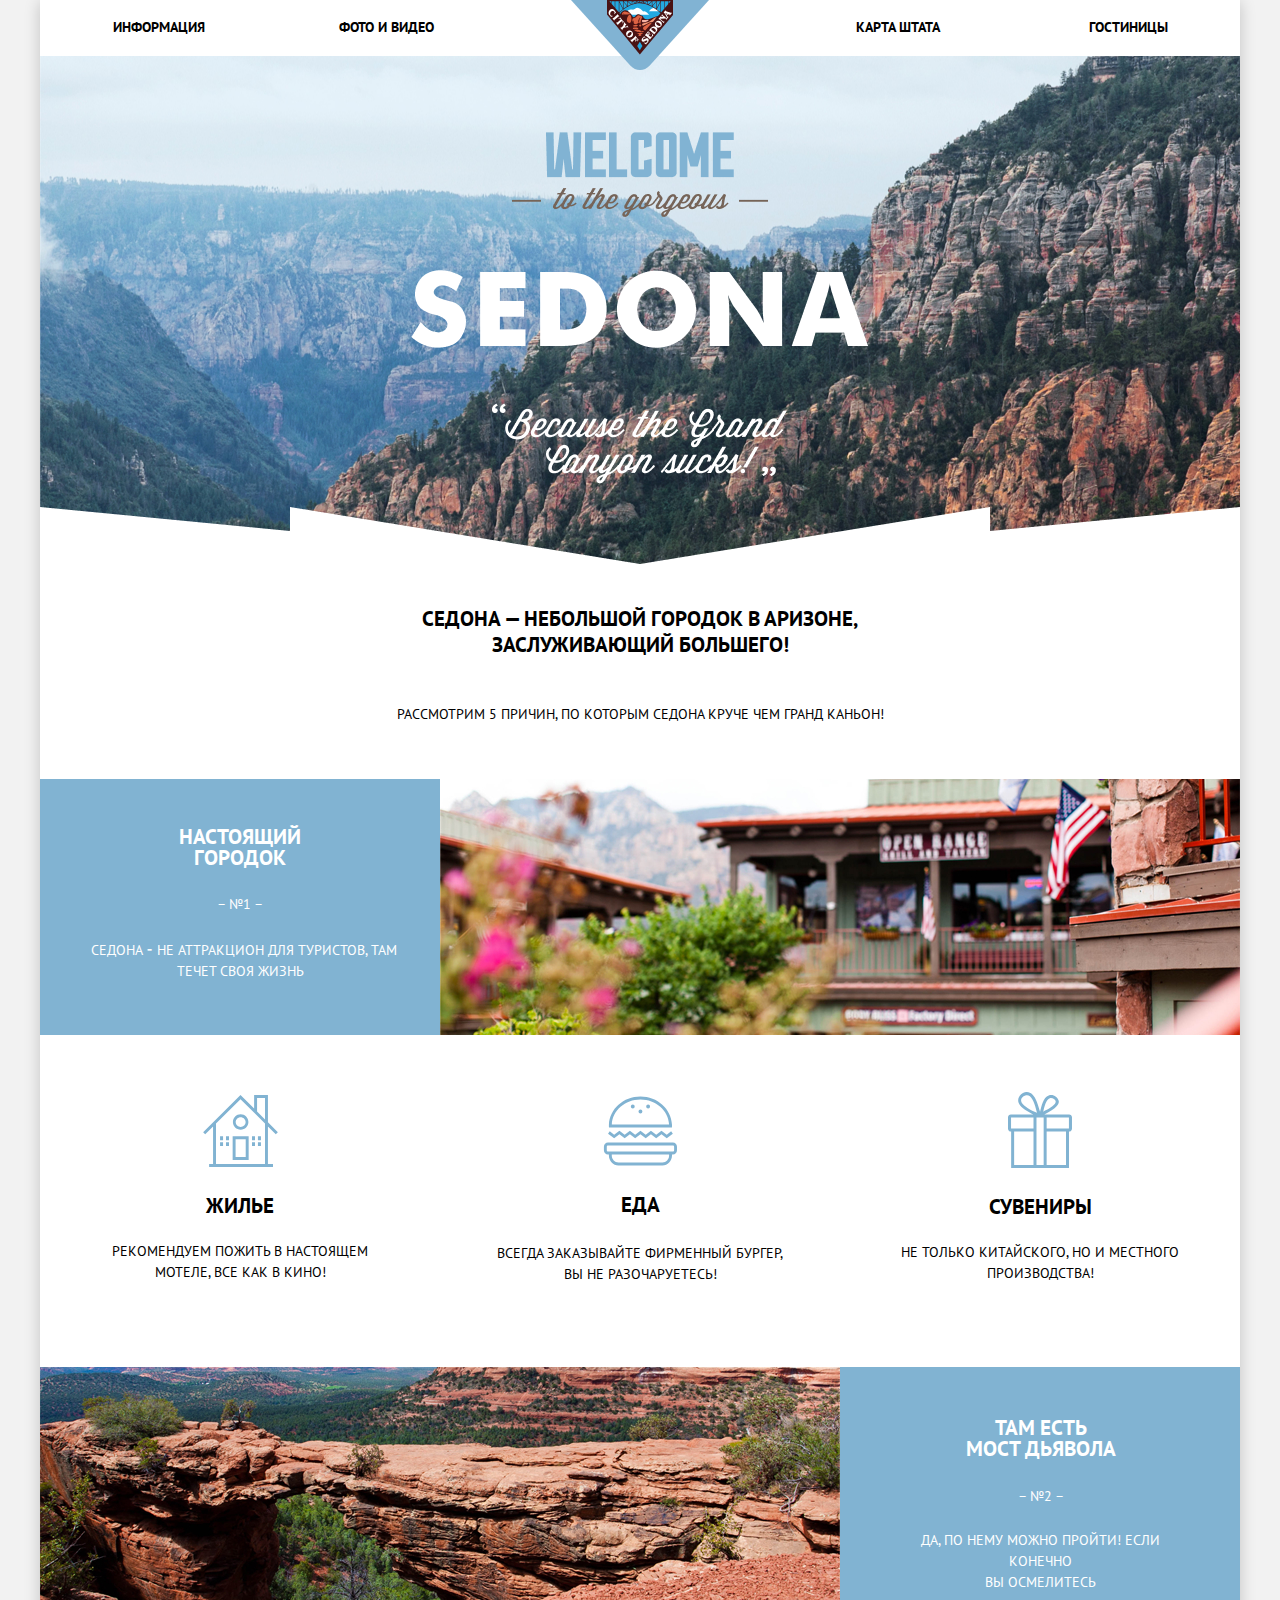
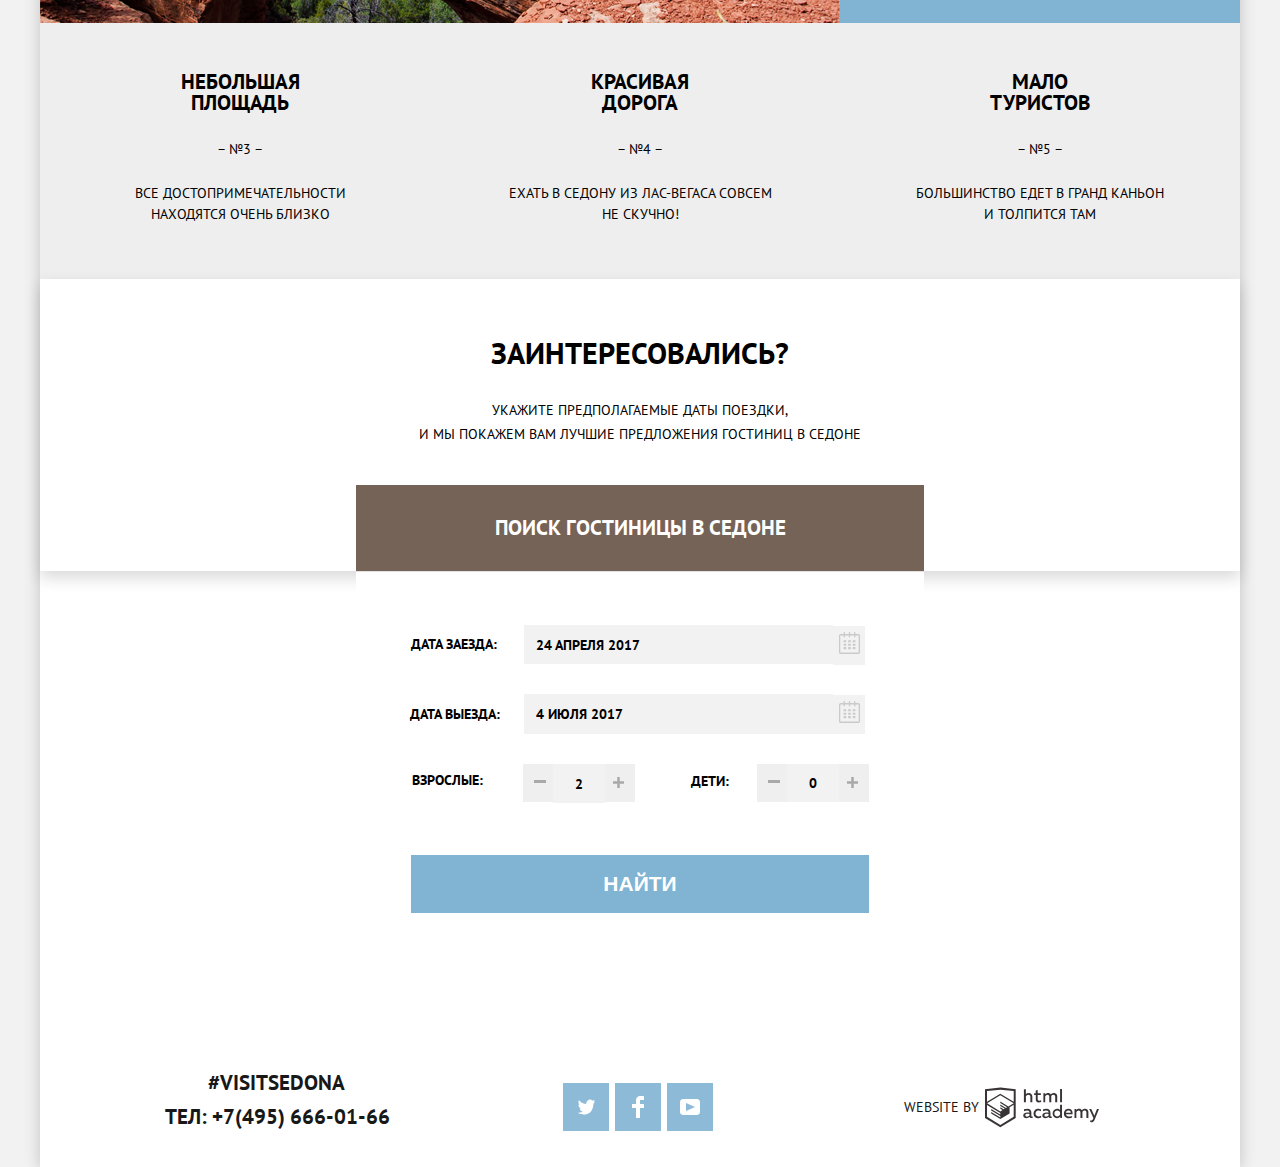
==== commit edabaf3b: "Пиксель перфект" ====
--- a/index.html
+++ b/index.html
@@ -38,7 +38,7 @@
                   <div class="features-description">
                      <h3 class="features-title">Настоящий городок</h3>
                      <p class="features-number">&ndash; №1 &ndash;</p>
-                     <p class="features-text">Седона — не аттракцион для туристов, там <br> течет своя жизнь</p>
+                     <p class="features-text">Седона &#8259; не аттракцион для туристов, там <br> течет своя жизнь</p>
                   </div>
                   <div class="features-img-wrapper">
                      <img class="features-img" src="img/cafe.jpg" width="800" height="256" alt="Кафе в Седоне">
@@ -57,7 +57,7 @@
                         <img class="food-img" src="img/food.svg" width="74" height="70" alt="Еда">
                      </div>
                      <h3 class="advice-title">Еда</h3>
-                     <p class="advice-text reset-list">Всегда заказывайте фирменный бургер, <br> вы не разочаруетесь!</p>
+                     <p class="advice-text reset-list food-text">Всегда заказывайте фирменный бургер, <br> вы не разочаруетесь!</p>
                   </li>
                   <li class="gift advice-item">
                      <div class="gift-pic">
--- a/css/style.css
+++ b/css/style.css
@@ -279,19 +279,23 @@
 .features-additional-item-first {
   width: 400px;
   padding-top: 47px;
-  padding-bottom: 54px;
+ margin-bottom: 53px;
 }
 
 .features-additional-item-second {
   width: 400px;
   padding-top: 47px;
-  padding-bottom: 54px;
+  margin-bottom: 53px;
 }
 
 .features-additional-item-third {
   width: 400px;
   padding-top: 47px;
-  padding-bottom: 54px;
+  margin-bottom: 53px;
+}
+
+.features-additional-item {
+
 }
 
 .features-title-add {
@@ -393,9 +397,9 @@
   font-weight: normal;
   font-size: 14px;
   line-height: 21px;
-  margin-top: 24px;
-  margin-left: 50px;
-  margin-right: 55px;
+  margin-top: 25px;
+  margin-left: 51px;
+  margin-right: 51px;
   white-space: nowrap;
 }
 
@@ -525,7 +529,7 @@
   -ms-flex-align: center;
   align-items: center;
   padding: 0;
-  margin: 0;
+  margin: -2px;
 }
 
 .index-search-form-item {
@@ -541,6 +545,7 @@
   list-style: none;
 }
 
+
 .search-form-title {
   width: 100%;
   margin-bottom: 55px;
@@ -552,12 +557,11 @@
   bottom: 0;
   left: calc(50% - 284px);
   width: 568px;
-  padding-bottom: 10px;
   padding: 30px 0;
   margin: 0;
   font-size: 21px;
   line-height: 26px;
-  font-weight: 700;
+  font-weight: bold;
   color: var(--white);
   text-transform: uppercase;
   text-align: center;
@@ -688,6 +692,7 @@
 
 .plus {
   padding-bottom: 2px;
+  padding-right: 4px;
 }
 
 .search-form-date-arrival {
@@ -713,8 +718,8 @@
 
 .children-label {
   width: 63px;
-  margin-right: 16px;
-  margin-top: -4px;
+  margin-right: 27px;
+  margin-top: -2px;
 }
 
 .search-form-children-amount {
@@ -1532,13 +1537,17 @@
 }
 
 .advice-title {
-  margin-top: 26px;
+  margin-top: 25px;
 }
 
 .advice-text {
   margin-top: 25px;
 }
 
+.food-text {
+  margin-top: 28px;
+}
+
 .features-number-devil {
   margin-top: 27px;
 }
@@ -1549,6 +1558,10 @@
 
 .features-title-add {
   margin-top: 1px;
+  font-style: normal;
+  font-weight: bold;
+  font-size: 21px;
+  line-height: 21px;
 }
 
 .features-number-add {
@@ -1556,17 +1569,17 @@
 }
 
 .features-text-add {
-  margin-top: 24px;
+  margin-top: 23px;
 }
 
 .date-arrival-label {
-  margin-top: 1px;
-  margin-left: -11px;
+  margin-top: 0px;
+  margin-left: -13px;
 }
 
 .date-departure-label {
   margin-top: 1px;
-  margin-left: -11px;
+  margin-left: -12px;
 }
 
 .adult-amount {
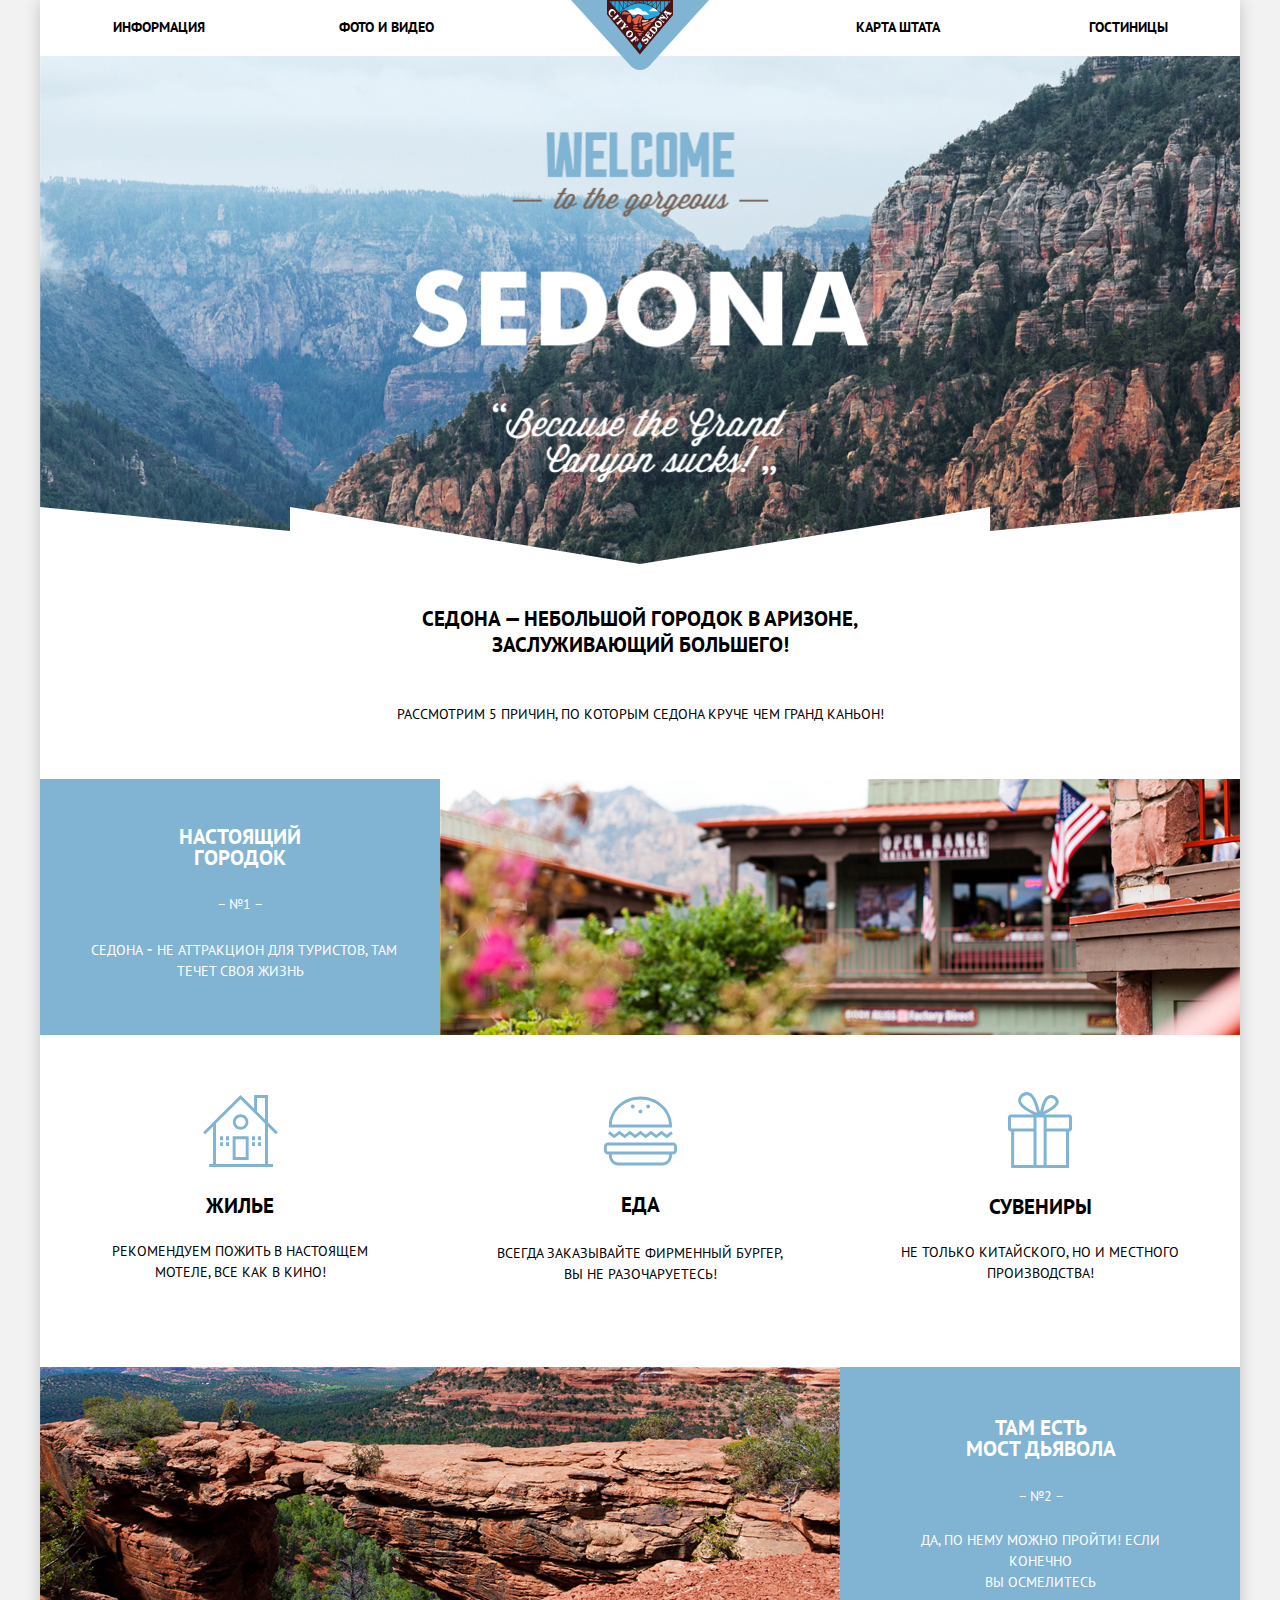
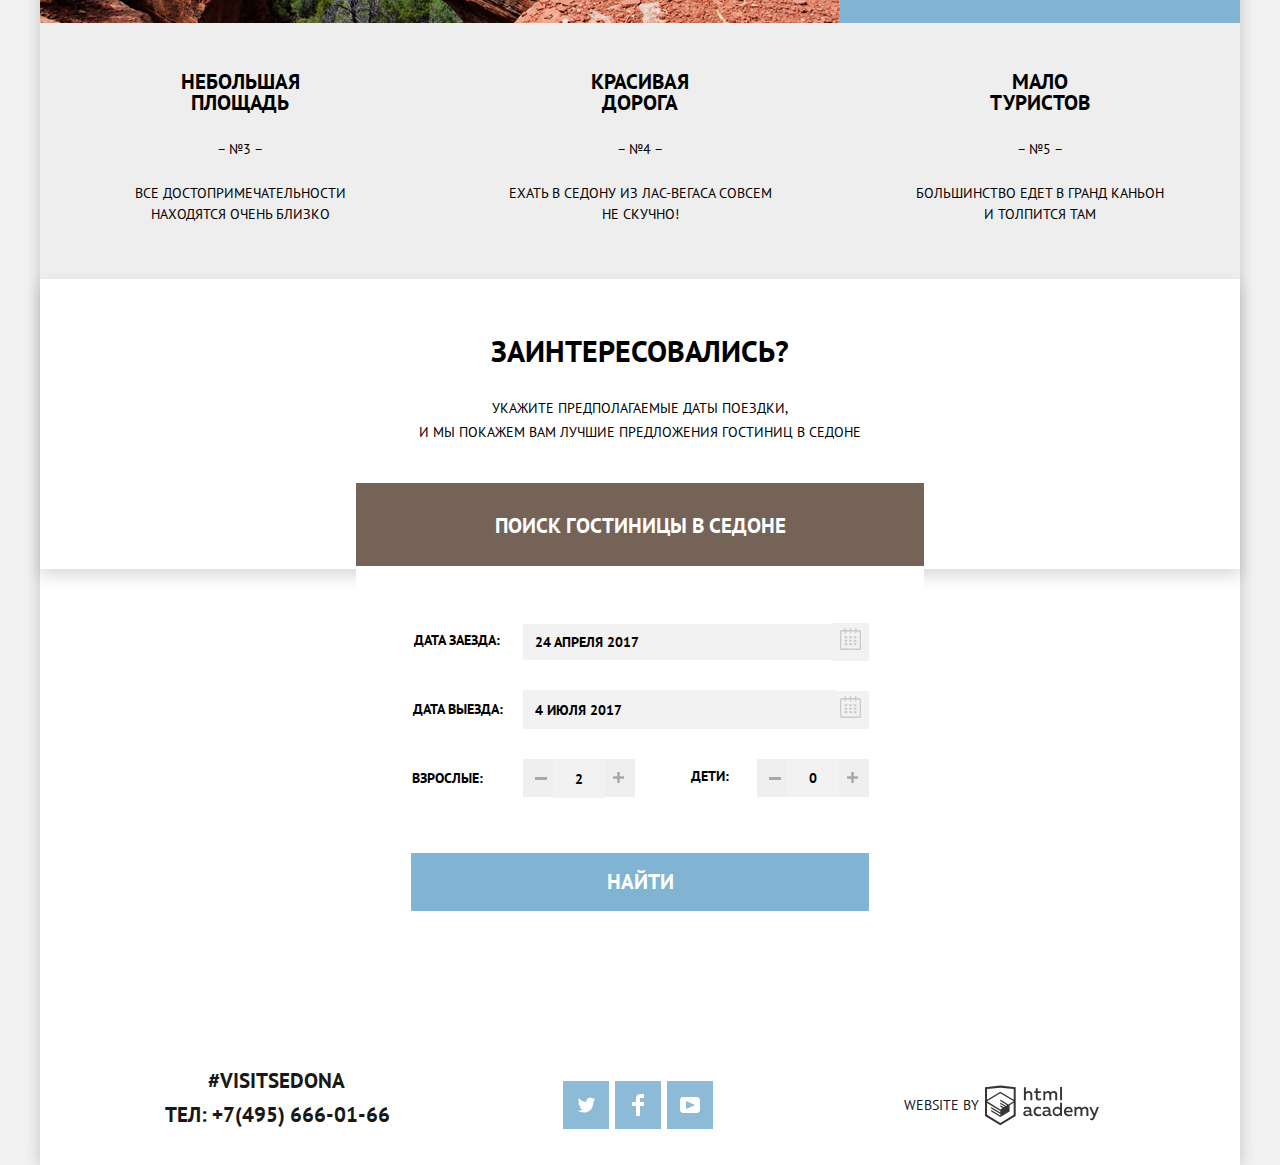
==== commit 4cf31ab1: "Исправления для допуска" ====
--- a/index.html
+++ b/index.html
@@ -26,7 +26,7 @@
          <main class="page-main">
             <div class="promo">
                <div class="page-main-intro">
-                  <img class="main-image" src="img/welcome-text.png" alt="Добро пожаловать в великолепную Седону!">
+                  <img class="main-image" src="img/welcome-text.png" width="457" height="351" alt="Добро пожаловать в великолепную Седону!">
                </div>
                <h1 class="visually-hidden reset-list">Седона — городок в Аризоне</h1>
                <b class="page-main-title">Седона — небольшой городок в Аризоне, <br> заслуживающий большего!</b>
@@ -105,14 +105,14 @@
             <section class="search-hotel">
                <h2 class="search-hotel-title">Заинтересовались?</h2>
                <p class="search-hotel-description">Укажите предполагаемые даты поездки,<br> и мы покажем вам лучшие предложения гостиниц в седоне</p>
-                                       <a class="search-btn" href="./form.html">Поиск гостиницы в Седоне</a>
-          <form class="search-form" action="https://echo.htmlacademy.ru" method="post">
+               <a class="search-btn" href="./form.html">Поиск гостиницы в Седоне</a>
+               <form class="search-form" action="https://echo.htmlacademy.ru" method="post">
                   <ul class="index-search-form-items">
                      <li class="index-search-form-item">
                         <label class="search-form-label date-arrival-label" for="search-form-date-arrival">Дата заезда:</label>
                         <input class="index-search-form-field search-form-date-arrival" type="text" id="search-form-date-arrival" placeholder="24 АПРЕЛЯ 2017">
-                        <button class="calendar-svg" type="button">
-                           <svg class="calendar-date-arrival" xmlns="http://www.w3.org/2000/svg" width="21" height="22" alt="Иконка календаря">
+                        <button class="calendar-svg calendar-svg-first" type="button">
+                           <svg class="calendar" xmlns="http://www.w3.org/2000/svg" width="21" height="22" aria-label="Иконка календаря">
                               <path d="M19.251 2.025h-2.845V.648c0-.381-.294-.689-.656-.689-.363 0-.656.308-.656.689v1.377h-3.938V.648c0-.381-.294-.689-.655-.689-.363 0-.657.308-.657.689v1.377H5.906V.648c0-.381-.294-.689-.656-.689-.363 0-.657.308-.657.689v1.377H1.75C.784 2.025 0 2.847 0 3.862v16.302C0 21.179.784 22 1.75 22h17.501c.966 0 1.749-.821 1.749-1.836V3.862c0-1.015-.783-1.837-1.749-1.837zm.437 18.139a.448.448 0 0 1-.437.459H1.75a.45.45 0 0 1-.438-.459V3.862a.45.45 0 0 1 .438-.459h2.844v1.378c0 .381.294.689.657.689.362 0 .656-.308.656-.689V3.403h3.938v1.378c0 .381.294.689.657.689.361 0 .655-.308.655-.689V3.403h3.938v1.378c0 .381.293.689.656.689.362 0 .656-.308.656-.689V3.403h2.845c.241 0 .437.206.437.459v16.302z"/>
                               <path d="M4.594 8.225h2.625v2.066H4.594zM4.594 11.668h2.625v2.067H4.594zM4.594 15.112h2.625v2.066H4.594zM9.188 15.112h2.625v2.066H9.188zM9.188 11.668h2.625v2.067H9.188zM9.188 8.225h2.625v2.066H9.188zM13.781 15.112h2.625v2.066h-2.625zM13.781 11.668h2.625v2.067h-2.625zM13.781 8.225h2.625v2.066h-2.625z"/>
                            </svg>
@@ -121,8 +121,8 @@
                      <li class="index-search-form-item">
                         <label class="search-form-label date-departure-label" for="search-form-date-departure">Дата выезда:</label>
                         <input class="search-form-date-departure index-search-form-field" type="text" id="search-form-date-departure" placeholder="4 ИЮЛЯ 2017">
-                        <button class="calendar-svg" type="button">
-                           <svg class="calendar-date-arrival" xmlns="http://www.w3.org/2000/svg" width="21" height="22" alt="Иконка календаря">
+                        <button class="calendar-svg calendar-svg-second" type="button">
+                           <svg class="calendar" xmlns="http://www.w3.org/2000/svg" width="21" height="22" aria-label="Иконка календаря">
                               <path d="M19.251 2.025h-2.845V.648c0-.381-.294-.689-.656-.689-.363 0-.656.308-.656.689v1.377h-3.938V.648c0-.381-.294-.689-.655-.689-.363 0-.657.308-.657.689v1.377H5.906V.648c0-.381-.294-.689-.656-.689-.363 0-.657.308-.657.689v1.377H1.75C.784 2.025 0 2.847 0 3.862v16.302C0 21.179.784 22 1.75 22h17.501c.966 0 1.749-.821 1.749-1.836V3.862c0-1.015-.783-1.837-1.749-1.837zm.437 18.139a.448.448 0 0 1-.437.459H1.75a.45.45 0 0 1-.438-.459V3.862a.45.45 0 0 1 .438-.459h2.844v1.378c0 .381.294.689.657.689.362 0 .656-.308.656-.689V3.403h3.938v1.378c0 .381.294.689.657.689.361 0 .655-.308.655-.689V3.403h3.938v1.378c0 .381.293.689.656.689.362 0 .656-.308.656-.689V3.403h2.845c.241 0 .437.206.437.459v16.302z"/>
                               <path d="M4.594 8.225h2.625v2.066H4.594zM4.594 11.668h2.625v2.067H4.594zM4.594 15.112h2.625v2.066H4.594zM9.188 15.112h2.625v2.066H9.188zM9.188 11.668h2.625v2.067H9.188zM9.188 8.225h2.625v2.066H9.188zM13.781 15.112h2.625v2.066h-2.625zM13.781 11.668h2.625v2.067h-2.625zM13.781 8.225h2.625v2.066h-2.625z"/>
                            </svg>
@@ -132,62 +132,61 @@
                         <div class="index-search-form-amount-people">
                            <div class="amount-adult">
                               <label class="search-form-label adult-amount" for="adult-amount">Взрослые:</label>
-<div class="count">
-    <button class="amount-minus amount-minus-adult" type="button">
-<svg class="minus" width="12" height="3" viewBox="0 0 12 3" fill="none" xmlns="http://www.w3.org/2000/svg">
-<rect width="12" height="3" fill="#A9A9A9"></rect>
-</svg>
-                              </button>
-                              <input class="search-form-adult-amount index-search-form-field" type="text" id="adult-amount" placeholder="2">
-                              <button class="amount-plus amount-plus-adult" type="button">
-<svg class="plus" width="11" height="11" viewBox="0 0 11 11" fill="none" xmlns="http://www.w3.org/2000/svg">
-<path fill-rule="evenodd" clip-rule="evenodd" d="M4.23086 6.76932V11H6.76932V6.76932H11V4.23086H6.76932V0H4.23085V4.23086H0V6.76932H4.23086Z" fill="#A9A9A9"></path>
-</svg>
-                              </button>
-                            </div>
+                              <div class="count">
+                                 <button class="amount-minus amount-minus-adult" type="button">
+                                    <svg class="minus" width="12" height="3" viewBox="0 0 12 3" fill="none" xmlns="http://www.w3.org/2000/svg">
+                                       <rect width="12" height="3" fill="#A9A9A9"></rect>
+                                    </svg>
+                                 </button>
+                                 <input class="search-form-adult-amount index-search-form-field" type="text" id="adult-amount" placeholder="2">
+                                 <button class="amount-plus amount-plus-adult" type="button">
+                                    <svg class="plus" width="11" height="11" viewBox="0 0 11 11" fill="none" xmlns="http://www.w3.org/2000/svg">
+                                       <path fill-rule="evenodd" clip-rule="evenodd" d="M4.23086 6.76932V11H6.76932V6.76932H11V4.23086H6.76932V0H4.23085V4.23086H0V6.76932H4.23086Z" fill="#A9A9A9"></path>
+                                    </svg>
+                                 </button>
+                              </div>
                            </div>
                            <div class="amount-children">
                               <label class="search-form-label children-label" for="children-amount">Дети:</label>
                               <div class="count">
-                              <button class="amount-minus amount-minus-kid" type="button">
-<svg class="minus" width="12" height="3" viewBox="0 0 12 3" fill="none" xmlns="http://www.w3.org/2000/svg">
-<rect width="12" height="3" fill="#A9A9A9"/>
-</svg>
-                              </button>
-                              <input class="search-form-children-amount index-search-form-field" type="text" id="children-amount" placeholder="0">
-                              <button class="amount-plus amount-plus-kid" type="button">
-<svg class="plus" width="11" height="11" viewBox="0 0 11 11" fill="none" xmlns="http://www.w3.org/2000/svg">
-<path fill-rule="evenodd" clip-rule="evenodd" d="M4.23086 6.76932V11H6.76932V6.76932H11V4.23086H6.76932V0H4.23085V4.23086H0V6.76932H4.23086Z" fill="#A9A9A9"/>
-</svg>
-
-                              </button>
+                                 <button class="amount-minus amount-minus-kid" type="button">
+                                    <svg class="minus" width="12" height="3" viewBox="0 0 12 3" fill="none" xmlns="http://www.w3.org/2000/svg">
+                                       <rect width="12" height="3" fill="#A9A9A9"/>
+                                    </svg>
+                                 </button>
+                                 <input class="search-form-children-amount index-search-form-field" type="text" id="children-amount" placeholder="0">
+                                 <button class="amount-plus amount-plus-kid" type="button">
+                                    <svg class="plus" width="11" height="11" viewBox="0 0 11 11" fill="none" xmlns="http://www.w3.org/2000/svg">
+                                       <path fill-rule="evenodd" clip-rule="evenodd" d="M4.23086 6.76932V11H6.76932V6.76932H11V4.23086H6.76932V0H4.23085V4.23086H0V6.76932H4.23086Z" fill="#A9A9A9"/>
+                                    </svg>
+                                 </button>
+                              </div>
                            </div>
-                         </div>
                         </div>
                      </li>
                      <li class="index-search-form-item search-form-item-btn">
-                        <input class="search-form-send-btn" type="submit" value="Найти">
+                      <button class="reset-list" type="submit">
+                        <input class="search-form-send-btn" value="Найти">
+                      </button>
                      </li>
                   </ul>
                </form>
             </section>
             <section class="page-main-map">
-               <h2 class="visually-hidden" style="
-                  display:none;">Карта</h2>
+               <h2 class="visually-hidden">Карта</h2>
                <iframe src="https://www.google.com/maps/embed?pb=!1m18!1m12!1m3!1d475957.83483896346!2d-111.94672641874268!3d34.83906897555744!2m3!1f0!2f0!3f0!3m2!1i1024!2i768!4f13.1!3m3!1m2!1s0x872da132f942b00d%3A0x5548c523fa6c8efd!2z0KHQtdC00L7QvdCwLCDQkNGA0LjQt9C-0L3QsCwg0KHQqNCQ!5e0!3m2!1sru!2sru!4v1455796462463" width="1200" height="593" style="border:0" allowfullscreen></iframe>
             </section>
          </main>
          <footer class="page-footer">
             <div class="page-footer-down footer-connection">
                <h2 class="page-footer-hashtag">#visitsedona</h2>
-               <a href="#" class="phone-number">тел: +7(495) 666-01-66</a>
+               <a href="tel:7-495-666-0166" class="phone-number">тел: +7(495) 666-01-66</a>
             </div>
             <div class="page-footer-down footer-links">
                <ul class="social-links">
-                  <li class="social-links-item"><a class=social-links-item href="https://twitter.com/?lang=ru" alt="Официальный аккаунт букинг агентства Sedona в Twitter"><img class="twitter-img" src="img/icon-twitter.svg" width="17" height="15" alt="Twitter"></a></li>
-                  <li class="social-links-item"><a class=social-links-item href="https://www.facebook.com/" alt="Официальный аккаунт букинг агентства Sedona в Facebook"><img class="facebook-img" src="img/icon-facebook.svg" width="12" height="22" alt="Facebook"></a></li>
-                  <li class="social-links-item"><a class=social-links-item href="https://www.youtube.com/" alt="Официальный аккаунт букинг агентства Sedona в Youtube">
-                     <img class="youtube-img" src="img/icon-youtube.svg" width="20" height="16" alt="Youtube">
+                  <li class="social-links-item"><a class=social-links-item href="https://twitter.com/?lang=ru" title="Официальный аккаунт букинг агентства Sedona в Twitter"><img class="twitter-img" src="img/icon-twitter.svg" width="17" height="15" alt="Twitter"></a></li>
+                  <li class="social-links-item"><a class=social-links-item href="https://www.facebook.com/" title="Официальный аккаунт букинг агентства Sedona в Facebook"><img class="facebook-img" src="img/icon-facebook.svg" width="12" height="22" alt="Facebook"></a></li>
+                  <li class="social-links-item"><a class=social-links-item href="https://www.youtube.com/" title="Официальный аккаунт букинг агентства Sedona в Youtube"><img class="youtube-img" src="img/icon-youtube.svg" width="20" height="16" alt="Youtube">
                      </a>
                   </li>
                </ul>
@@ -195,13 +194,13 @@
             <div class="page-footer-down footer-academy">
                <span class="page-footer-copyright-text">Website by</span>
                <a class="html-academy" href="https://htmlacademy.ru/intensive/htmlcss" aria-label="Онлайн курс HTML и CSS. Профессиональная верстка сайтов. HTML Academy">
-<svg class="logo-html-img" alt="Логотип HTML Academy" width="115" height="41" viewBox="0 0 115 41" fill="none" xmlns="http://www.w3.org/2000/svg">
-<path fill-rule="evenodd" clip-rule="evenodd" d="M15.5197 1.05737H15.3509L0 2.71895V31.4945L15.3509 40.8382L30.7018 31.4945V2.71895L15.5197 1.05737ZM77.0183 2.62185H75.0876V15.7311H77.0183V2.62185ZM40.8619 2.63264V7.76843C41.6131 6.9864 42.6386 6.5436 43.7105 6.53843C44.6823 6.47908 45.6329 6.84495 46.3253 7.54479C47.0177 8.24462 47.3866 9.21244 47.3399 10.2068V15.7634H45.367V10.4658C45.4231 9.94897 45.2754 9.43059 44.9566 9.02553C44.6377 8.62047 44.174 8.36218 43.6683 8.3079H43.3518C42.3456 8.36979 41.4321 8.9295 40.9041 9.80764V15.7634H38.8995V2.63264H40.8619ZM77.0183 31.4837H75.2775V30.0595C74.4828 31.1353 73.23 31.7538 71.9119 31.7211C69.4751 31.5528 67.5825 29.4822 67.5825 26.9845C67.5825 24.4867 69.4751 22.4162 71.9119 22.2479C73.1195 22.2052 74.2818 22.7203 75.0771 23.6505V18.3205H77.0183V31.4837ZM47.0656 30.0595C47.263 30.0515 47.4583 30.0152 47.6459 29.9516V31.3866C47.2482 31.5404 46.826 31.6172 46.4009 31.6132C45.6482 31.6769 44.9394 31.2429 44.639 30.5342C43.7036 31.31 42.5302 31.7227 41.3261 31.6995C39.733 31.6995 38.256 30.804 38.256 28.9482C38.256 26.65 40.3661 25.9379 42.1702 25.9379C42.9402 25.9505 43.707 26.0408 44.4596 26.2076V25.884C44.4596 24.805 43.6578 23.9742 42.1491 23.9742C41.0585 23.9764 39.9804 24.2116 38.9839 24.6647V22.8305C40.0678 22.451 41.204 22.2506 42.3495 22.2371C44.8394 22.2371 46.3693 23.4455 46.3693 26.1753V29.4121C46.3546 29.5668 46.401 29.721 46.4981 29.8406C46.5951 29.9601 46.7349 30.035 46.8862 30.0487H47.0656V30.0595ZM40.2711 28.8403C40.298 29.229 40.4761 29.5905 40.7655 29.844C41.055 30.0974 41.4317 30.2217 41.8115 30.189H41.9275C42.8819 30.1906 43.7973 29.8022 44.4702 29.11V27.5779C43.842 27.4414 43.2026 27.3655 42.5605 27.3513C41.5055 27.3513 40.2817 27.7074 40.2817 28.8403H40.2711ZM56.0229 22.9384C55.1962 22.4632 54.2596 22.2246 53.3115 22.2479H52.9422C51.7332 22.2873 50.5891 22.8166 49.7619 23.7192C48.9347 24.6218 48.4923 25.8236 48.5321 27.06V27.5024C48.6957 30.0004 50.805 31.8921 53.2482 31.7318C54.2519 31.7555 55.2477 31.5452 56.1601 31.1168V29.2718C55.3769 29.7215 54.4945 29.9591 53.5963 29.9624C52.5199 30.0288 51.4963 29.4793 50.9385 28.5356C50.3806 27.5918 50.3806 26.4095 50.9385 25.4658C51.4963 24.522 52.5199 23.9725 53.5963 24.039C54.461 24.0357 55.3066 24.2989 56.0229 24.7942V22.9384ZM66.1514 30.0595C66.3488 30.0515 66.5441 30.0152 66.7317 29.9516V31.3866C66.334 31.5404 65.9118 31.6172 65.4867 31.6132C64.734 31.6769 64.0252 31.2429 63.7248 30.5342C62.7894 31.31 61.616 31.7227 60.4119 31.6995C58.8188 31.6995 57.3417 30.804 57.3417 28.9482C57.3417 26.65 59.4518 25.9379 61.256 25.9379C62.0259 25.9505 62.7928 26.0408 63.5454 26.2076V25.884C63.5454 24.805 62.7436 23.9742 61.2349 23.9742C60.1443 23.9764 59.0662 24.2116 58.0697 24.6647V22.8305C59.1536 22.451 60.2897 22.2506 61.4353 22.2371C63.9252 22.2371 65.455 23.4455 65.455 26.1753V29.4121C65.4404 29.5668 65.4868 29.721 65.5838 29.8406C65.6809 29.9601 65.8207 30.035 65.972 30.0487H66.1514V30.0595ZM59.855 29.8481C59.5632 29.5943 59.3837 29.2311 59.3569 28.8403H59.378C59.378 27.7074 60.5385 27.3513 61.6569 27.3513C62.299 27.3655 62.9383 27.4414 63.5665 27.5779V29.11C62.8937 29.8022 61.9782 30.1906 61.0239 30.189H60.9078C60.5263 30.2247 60.1469 30.1019 59.855 29.8481ZM69.3271 26.9305C69.3271 25.2859 70.6308 23.9526 72.239 23.9526L72.2601 24.0066C73.4742 24.0066 74.5742 24.7382 75.0665 25.8732V28.0311C74.5856 29.1871 73.4673 29.9296 72.239 29.9084C70.6308 29.9084 69.3271 28.5752 69.3271 26.9305ZM83.3486 22.2479C86.8408 22.2479 88.0541 25.1395 87.4844 27.7397H80.922C81.1436 29.3582 82.6839 30.0163 84.2876 30.0163C85.2509 30.0196 86.2027 29.8021 87.0729 29.3797V31.1061C86.0736 31.5421 84.9939 31.7519 83.9078 31.7211C81.2385 31.7211 78.8963 30.189 78.8963 26.9521C78.8362 25.7502 79.2482 24.5736 80.0408 23.6841C80.8334 22.7945 81.9408 22.2658 83.1165 22.2155H83.3486V22.2479ZM80.8693 26.1753C80.9704 24.8237 82.1216 23.8104 83.4436 23.9095H83.4858C84.1064 23.8531 84.7196 24.08 85.1612 24.5295C85.6028 24.979 85.8275 25.6051 85.7752 26.24H80.8693V26.1753ZM89.489 31.4621V22.4961H91.2298V23.575C91.9777 22.7197 93.041 22.2229 94.1628 22.2047C95.2951 22.1328 96.3712 22.7163 96.9482 23.7153C97.7407 22.8335 98.8477 22.3161 100.018 22.2803C100.952 22.2327 101.859 22.6011 102.507 23.2901C103.154 23.9792 103.478 24.9213 103.394 25.8732V31.4837H101.39V25.9271C101.437 25.4734 101.306 25.0191 101.024 24.6647C100.743 24.3104 100.336 24.0852 99.8917 24.039H99.6174C98.7512 24.0941 97.9525 24.536 97.4335 25.2474V31.4837H95.4289V25.9271C95.4728 25.47 95.3357 25.0139 95.0481 24.6611C94.7606 24.3082 94.3467 24.088 93.8991 24.0497H93.6881C92.7466 24.1344 91.8915 24.6449 91.3564 25.4416V31.5161H89.5312L89.489 31.4621ZM113.977 22.4745H111.972L109.324 29.2718L106.306 22.4853H104.196L108.417 31.5484L108.237 32.0016C107.72 33.3611 107.003 34.0516 106.053 34.0516C105.75 34.0548 105.447 34.0112 105.156 33.9221V35.6161C105.536 35.7125 105.926 35.7632 106.317 35.7671C107.646 35.7671 108.902 35.0226 109.851 32.6813L113.977 22.4745ZM52.689 6.78658V3.54974L50.7266 4.01369V6.73264H49.144V8.49132H50.7899V12.9905C50.7231 13.817 51.0244 14.6301 51.61 15.2038C52.1955 15.7775 53.0028 16.0505 53.8073 15.9468C54.5996 15.9535 55.3875 15.8259 56.139 15.5692V13.8429C55.5727 14.0781 54.9672 14.199 54.356 14.199C53.2165 14.199 52.689 13.8105 52.689 12.6237V8.5129H55.8541V6.78658H52.689ZM58.3862 15.7526V6.75421H60.1376V7.83316C60.8811 6.97655 61.9403 6.476 63.0601 6.45211C64.1624 6.38099 65.2146 6.93142 65.8032 7.88711C66.5958 7.00534 67.7028 6.48794 68.8734 6.45211C69.8138 6.41462 70.7233 6.79859 71.364 7.50353C72.0046 8.20846 72.3126 9.16418 72.2073 10.1205V15.7418H70.2028V10.1853C70.2499 9.73151 70.1184 9.27721 69.8373 8.92287C69.5561 8.56853 69.1485 8.34334 68.7046 8.29711H68.4619C67.5957 8.35228 66.797 8.7942 66.278 9.50553V15.7418H64.2734V10.1853C64.3206 9.73151 64.1891 9.27721 63.9079 8.92287C63.6268 8.56853 63.2191 8.34334 62.7752 8.29711H62.5326C61.5911 8.38181 60.736 8.89229 60.2009 9.68895V15.7634H58.3862V15.7526ZM28.6972 30.3033L28.7078 30.2968L28.6972 30.3184V30.3033ZM28.6972 18.3205V30.3033L15.3509 38.4321L2.00459 30.3184V18.5147L15.2876 26.6068V28.0311L6.18257 22.5284V23.9418L15.3404 29.5632V31.0629L6.19312 25.4955V26.9521L15.3509 32.5734L24.5826 26.9197V20.8129L28.6972 18.3205ZM28.7078 16.7776L25.0362 18.9355L23.3482 20.0145L15.3087 15.0837V16.4971L22.156 20.7266L22.0083 20.8237L20.9532 21.4063L15.2876 17.9537V19.3995L19.761 22.1184L18.706 22.8413L15.3298 20.7913V22.2047L17.5454 23.5426L15.2982 24.9021L2.11009 16.864L15.3087 8.72869L28.7078 16.7776ZM15.2876 7.27211L28.7078 15.3534V4.56395L15.3615 3.12895L2.01514 4.56395V15.3534L15.2876 7.27211Z"/>
-</svg>
+                  <svg class="logo-html-img" aria-label="Логотип HTML Academy" width="115" height="41" viewBox="0 0 115 41" fill="none" xmlns="http://www.w3.org/2000/svg">
+                     <path fill-rule="evenodd" clip-rule="evenodd" d="M15.5197 1.05737H15.3509L0 2.71895V31.4945L15.3509 40.8382L30.7018 31.4945V2.71895L15.5197 1.05737ZM77.0183 2.62185H75.0876V15.7311H77.0183V2.62185ZM40.8619 2.63264V7.76843C41.6131 6.9864 42.6386 6.5436 43.7105 6.53843C44.6823 6.47908 45.6329 6.84495 46.3253 7.54479C47.0177 8.24462 47.3866 9.21244 47.3399 10.2068V15.7634H45.367V10.4658C45.4231 9.94897 45.2754 9.43059 44.9566 9.02553C44.6377 8.62047 44.174 8.36218 43.6683 8.3079H43.3518C42.3456 8.36979 41.4321 8.9295 40.9041 9.80764V15.7634H38.8995V2.63264H40.8619ZM77.0183 31.4837H75.2775V30.0595C74.4828 31.1353 73.23 31.7538 71.9119 31.7211C69.4751 31.5528 67.5825 29.4822 67.5825 26.9845C67.5825 24.4867 69.4751 22.4162 71.9119 22.2479C73.1195 22.2052 74.2818 22.7203 75.0771 23.6505V18.3205H77.0183V31.4837ZM47.0656 30.0595C47.263 30.0515 47.4583 30.0152 47.6459 29.9516V31.3866C47.2482 31.5404 46.826 31.6172 46.4009 31.6132C45.6482 31.6769 44.9394 31.2429 44.639 30.5342C43.7036 31.31 42.5302 31.7227 41.3261 31.6995C39.733 31.6995 38.256 30.804 38.256 28.9482C38.256 26.65 40.3661 25.9379 42.1702 25.9379C42.9402 25.9505 43.707 26.0408 44.4596 26.2076V25.884C44.4596 24.805 43.6578 23.9742 42.1491 23.9742C41.0585 23.9764 39.9804 24.2116 38.9839 24.6647V22.8305C40.0678 22.451 41.204 22.2506 42.3495 22.2371C44.8394 22.2371 46.3693 23.4455 46.3693 26.1753V29.4121C46.3546 29.5668 46.401 29.721 46.4981 29.8406C46.5951 29.9601 46.7349 30.035 46.8862 30.0487H47.0656V30.0595ZM40.2711 28.8403C40.298 29.229 40.4761 29.5905 40.7655 29.844C41.055 30.0974 41.4317 30.2217 41.8115 30.189H41.9275C42.8819 30.1906 43.7973 29.8022 44.4702 29.11V27.5779C43.842 27.4414 43.2026 27.3655 42.5605 27.3513C41.5055 27.3513 40.2817 27.7074 40.2817 28.8403H40.2711ZM56.0229 22.9384C55.1962 22.4632 54.2596 22.2246 53.3115 22.2479H52.9422C51.7332 22.2873 50.5891 22.8166 49.7619 23.7192C48.9347 24.6218 48.4923 25.8236 48.5321 27.06V27.5024C48.6957 30.0004 50.805 31.8921 53.2482 31.7318C54.2519 31.7555 55.2477 31.5452 56.1601 31.1168V29.2718C55.3769 29.7215 54.4945 29.9591 53.5963 29.9624C52.5199 30.0288 51.4963 29.4793 50.9385 28.5356C50.3806 27.5918 50.3806 26.4095 50.9385 25.4658C51.4963 24.522 52.5199 23.9725 53.5963 24.039C54.461 24.0357 55.3066 24.2989 56.0229 24.7942V22.9384ZM66.1514 30.0595C66.3488 30.0515 66.5441 30.0152 66.7317 29.9516V31.3866C66.334 31.5404 65.9118 31.6172 65.4867 31.6132C64.734 31.6769 64.0252 31.2429 63.7248 30.5342C62.7894 31.31 61.616 31.7227 60.4119 31.6995C58.8188 31.6995 57.3417 30.804 57.3417 28.9482C57.3417 26.65 59.4518 25.9379 61.256 25.9379C62.0259 25.9505 62.7928 26.0408 63.5454 26.2076V25.884C63.5454 24.805 62.7436 23.9742 61.2349 23.9742C60.1443 23.9764 59.0662 24.2116 58.0697 24.6647V22.8305C59.1536 22.451 60.2897 22.2506 61.4353 22.2371C63.9252 22.2371 65.455 23.4455 65.455 26.1753V29.4121C65.4404 29.5668 65.4868 29.721 65.5838 29.8406C65.6809 29.9601 65.8207 30.035 65.972 30.0487H66.1514V30.0595ZM59.855 29.8481C59.5632 29.5943 59.3837 29.2311 59.3569 28.8403H59.378C59.378 27.7074 60.5385 27.3513 61.6569 27.3513C62.299 27.3655 62.9383 27.4414 63.5665 27.5779V29.11C62.8937 29.8022 61.9782 30.1906 61.0239 30.189H60.9078C60.5263 30.2247 60.1469 30.1019 59.855 29.8481ZM69.3271 26.9305C69.3271 25.2859 70.6308 23.9526 72.239 23.9526L72.2601 24.0066C73.4742 24.0066 74.5742 24.7382 75.0665 25.8732V28.0311C74.5856 29.1871 73.4673 29.9296 72.239 29.9084C70.6308 29.9084 69.3271 28.5752 69.3271 26.9305ZM83.3486 22.2479C86.8408 22.2479 88.0541 25.1395 87.4844 27.7397H80.922C81.1436 29.3582 82.6839 30.0163 84.2876 30.0163C85.2509 30.0196 86.2027 29.8021 87.0729 29.3797V31.1061C86.0736 31.5421 84.9939 31.7519 83.9078 31.7211C81.2385 31.7211 78.8963 30.189 78.8963 26.9521C78.8362 25.7502 79.2482 24.5736 80.0408 23.6841C80.8334 22.7945 81.9408 22.2658 83.1165 22.2155H83.3486V22.2479ZM80.8693 26.1753C80.9704 24.8237 82.1216 23.8104 83.4436 23.9095H83.4858C84.1064 23.8531 84.7196 24.08 85.1612 24.5295C85.6028 24.979 85.8275 25.6051 85.7752 26.24H80.8693V26.1753ZM89.489 31.4621V22.4961H91.2298V23.575C91.9777 22.7197 93.041 22.2229 94.1628 22.2047C95.2951 22.1328 96.3712 22.7163 96.9482 23.7153C97.7407 22.8335 98.8477 22.3161 100.018 22.2803C100.952 22.2327 101.859 22.6011 102.507 23.2901C103.154 23.9792 103.478 24.9213 103.394 25.8732V31.4837H101.39V25.9271C101.437 25.4734 101.306 25.0191 101.024 24.6647C100.743 24.3104 100.336 24.0852 99.8917 24.039H99.6174C98.7512 24.0941 97.9525 24.536 97.4335 25.2474V31.4837H95.4289V25.9271C95.4728 25.47 95.3357 25.0139 95.0481 24.6611C94.7606 24.3082 94.3467 24.088 93.8991 24.0497H93.6881C92.7466 24.1344 91.8915 24.6449 91.3564 25.4416V31.5161H89.5312L89.489 31.4621ZM113.977 22.4745H111.972L109.324 29.2718L106.306 22.4853H104.196L108.417 31.5484L108.237 32.0016C107.72 33.3611 107.003 34.0516 106.053 34.0516C105.75 34.0548 105.447 34.0112 105.156 33.9221V35.6161C105.536 35.7125 105.926 35.7632 106.317 35.7671C107.646 35.7671 108.902 35.0226 109.851 32.6813L113.977 22.4745ZM52.689 6.78658V3.54974L50.7266 4.01369V6.73264H49.144V8.49132H50.7899V12.9905C50.7231 13.817 51.0244 14.6301 51.61 15.2038C52.1955 15.7775 53.0028 16.0505 53.8073 15.9468C54.5996 15.9535 55.3875 15.8259 56.139 15.5692V13.8429C55.5727 14.0781 54.9672 14.199 54.356 14.199C53.2165 14.199 52.689 13.8105 52.689 12.6237V8.5129H55.8541V6.78658H52.689ZM58.3862 15.7526V6.75421H60.1376V7.83316C60.8811 6.97655 61.9403 6.476 63.0601 6.45211C64.1624 6.38099 65.2146 6.93142 65.8032 7.88711C66.5958 7.00534 67.7028 6.48794 68.8734 6.45211C69.8138 6.41462 70.7233 6.79859 71.364 7.50353C72.0046 8.20846 72.3126 9.16418 72.2073 10.1205V15.7418H70.2028V10.1853C70.2499 9.73151 70.1184 9.27721 69.8373 8.92287C69.5561 8.56853 69.1485 8.34334 68.7046 8.29711H68.4619C67.5957 8.35228 66.797 8.7942 66.278 9.50553V15.7418H64.2734V10.1853C64.3206 9.73151 64.1891 9.27721 63.9079 8.92287C63.6268 8.56853 63.2191 8.34334 62.7752 8.29711H62.5326C61.5911 8.38181 60.736 8.89229 60.2009 9.68895V15.7634H58.3862V15.7526ZM28.6972 30.3033L28.7078 30.2968L28.6972 30.3184V30.3033ZM28.6972 18.3205V30.3033L15.3509 38.4321L2.00459 30.3184V18.5147L15.2876 26.6068V28.0311L6.18257 22.5284V23.9418L15.3404 29.5632V31.0629L6.19312 25.4955V26.9521L15.3509 32.5734L24.5826 26.9197V20.8129L28.6972 18.3205ZM28.7078 16.7776L25.0362 18.9355L23.3482 20.0145L15.3087 15.0837V16.4971L22.156 20.7266L22.0083 20.8237L20.9532 21.4063L15.2876 17.9537V19.3995L19.761 22.1184L18.706 22.8413L15.3298 20.7913V22.2047L17.5454 23.5426L15.2982 24.9021L2.11009 16.864L15.3087 8.72869L28.7078 16.7776ZM15.2876 7.27211L28.7078 15.3534V4.56395L15.3615 3.12895L2.01514 4.56395V15.3534L15.2876 7.27211Z"/>
+                  </svg>
                </a>
             </div>
          </footer>
       </div>
-<script src="js/script.js"></script>
+      <script src="js/script.js"></script>
    </body>
 </html>
--- a/css/style.css
+++ b/css/style.css
@@ -119,17 +119,17 @@
 .page-main-intro {
   position: relative;
   height: 508px;
-  background: #517ca4 url("../img/mountains.jpg") no-repeat 50% 21%;
+  background: var(--dark-blue) url("../img/mountains.jpg") no-repeat 50% 21%;
 }
 
 .page-main-intro::after {
-  content: '';
+  content: "";
   position: absolute;
   left: 0;
   bottom: 0;
   width: 1200px;
   height: 57px;
-  background: url(../img/mask.png) no-repeat 50% 50%;
+  background: url("../img/mask.png") no-repeat 50% 50%;
 }
 
 .main-nav {
@@ -279,7 +279,7 @@
 .features-additional-item-first {
   width: 400px;
   padding-top: 47px;
- margin-bottom: 53px;
+  margin-bottom: 53px;
 }
 
 .features-additional-item-second {
@@ -294,9 +294,7 @@
   margin-bottom: 53px;
 }
 
-.features-additional-item {
-
-}
+.features-additional-item {}
 
 .features-title-add {
   background-color: var(--features-background-gray);
@@ -473,7 +471,7 @@
   width: 400px;
   padding: 0;
   margin: 0;
-  margin-top: -54px;
+  margin-top: -56px;
   margin-bottom: 22px;
   font-size: 30px;
   line-height: 36px;
@@ -544,7 +542,6 @@
   margin-bottom: 30px;
   list-style: none;
 }
-
 
 .search-form-title {
   width: 100%;
@@ -611,14 +608,20 @@
 
 .calendar-svg {
   position: absolute;
-  top: 8px;
-  right: 4px;
+  top: 7px;
+  right: 0px;
   fill: var(--up-icon);
   border: none;
   background-color: var(--popup-search-chart-color);
-  width: 32px;
-  height: 39px;
-  margin-top: -7px;
+  width: 37px;
+  height: 38px;
+}
+
+.calendar-svg-first  {
+  margin-top: -3px;
+}
+.calendar-svg-second  {
+  margin-top: -6px;
 }
 
 .calendar-svg:hover {
@@ -686,8 +689,8 @@
 }
 
 .minus {
-  padding-bottom: 7px;
-  padding-left: 4px;
+  padding-bottom: 5px;
+  padding-left: 5px;
 }
 
 .plus {
@@ -696,16 +699,17 @@
 }
 
 .search-form-date-arrival {
-  width: 285px;
+  width: 290px;
   background-color: var(--popup-search-chart-color);
-  margin-right: 36px;
+  margin-right: 32px;
+  margin-top: 5px;
 }
 
 .search-form-date-departure {
   color: var(--black);
-  width: 285px;
+  width: 290px;
   background-color: var(--popup-search-chart-color);
-  margin-right: 36px;
+  margin-right: 32px;
 }
 
 .search-form-adult-amount {
@@ -714,6 +718,7 @@
   text-align: center;
   background-color: var(--popup-search-chart-color);
   height: 39px;
+  margin-bottom: 3px;
 }
 
 .children-label {
@@ -740,7 +745,6 @@
   width: 458px;
   padding: 16px 0;
   margin-bottom: 55px;
-  font-family: "PTsansBold", Arial, sans-serif;
   font-size: 21px;
   line-height: 26px;
   font-weight: 700;
@@ -842,16 +846,17 @@
 .page-footer {
   display: flex;
   justify-content: space-between;
+  text-align: center;
 }
 
 .footer-connection {
   flex-direction: column;
-  justify-content: center;
-  align-items: center;
+  text-align: center;
 }
 
 .social-links {
   display: flex;
+  text-align: center;
 }
 
 .social-links-item {
@@ -862,8 +867,7 @@
 
 .footer-academy {
   flex-direction: column;
-  justify-content: center;
-  align-items: center;
+  text-align: center;
   margin-right: 140px;
   margin-bottom: 15px;
 }
@@ -895,7 +899,7 @@
   box-sizing: border-box;
   list-style: none;
   color: var(--white);
-  background: #4b769e url("../img/blur.jpg") no-repeat 50% 20%;
+  background: var(--dark-blue) url("../img/blur.jpg") no-repeat 50% 20%;
   background-size: 1200px 217px;
 }
 
@@ -1158,8 +1162,10 @@
 }
 
 .hotel-button {
+  display: block;
   padding: 3px 16px;
-  margin-right: 6px;
+  margin-top: 18px;
+  margin-right: 4px;
   vertical-align: top;
   font-weight: 500;
   text-decoration: none;
@@ -1175,7 +1181,7 @@
 }
 
 .button-blue:active {
-  color: rgba(255, 255, 255, 0.3);
+  color: var(--white);
   background: var(--navy-blue);
 }
 
@@ -1187,6 +1193,7 @@
 .button-brown {
   color: var(--white);
   background-color: var(--brown);
+  margin-right: -2px;
 }
 
 .button-brown:hover {
@@ -1194,18 +1201,17 @@
 }
 
 .button-brown:active {
-  color: rgba(255, 255, 255, 0.3);
+  color: var(--white);
   background: var(--dark-brown);
 }
 
 .hotel-rating {
-  float: right;
   width: 185px;
   padding-top: 28px;
 }
 
 .hotel-rating .hotel-stars {
-  float: right;
+  text-align: right;
   margin-right: 71px;
   margin-bottom: 43px;
   font-size: 18px;
@@ -1223,6 +1229,8 @@
   margin: 0;
   padding: 0;
   list-style: none;
+  background-color: var(--white);
+  border: none;
 }
 
 .search-hotel-title {
@@ -1358,7 +1366,7 @@
 }
 
 .price-controls::after {
-  content: '';
+  content: "";
   position: absolute;
   top: 50%;
   left: 50%;
@@ -1376,7 +1384,7 @@
 
 .range-controls .scale {
   height: 2px;
-  background: rgba(255, 255, 255, 0.3);
+  background: var(--white);
 }
 
 .range-controls .bar {
@@ -1389,7 +1397,7 @@
   position: absolute;
   top: -9px;
   border-radius: 50%;
-  box-shadow: 0 2px 1px 0 rgba(0, 1, 1, 0.2);
+  box-shadow: 0 2px 1px 0 var(--white);
 }
 
 .range-controls .range-toggle:hover {
@@ -1454,7 +1462,7 @@
   width: 26px;
   height: 23px;
   background-image: url("../img/checkbox-off.svg");
-  background-color: rgba(0, 0, 0, 0);
+  background-color: inherit;
   background-position: left;
   background-repeat: no-repeat;
   border-radius: 2px;
@@ -1470,7 +1478,7 @@
   width: 30px;
   height: 23px;
   background-image: url("../img/checkbox-on.svg");
-  background-color: rgba(0, 0, 0, 0);
+  background-color: inherit;
   border: none;
   cursor: pointer;
 }
@@ -1573,17 +1581,17 @@
 }
 
 .date-arrival-label {
+  margin-top: 2px;
+  margin-left: -10px;
+}
+
+.date-departure-label {
   margin-top: 0px;
-  margin-left: -13px;
-}
-
-.date-departure-label {
-  margin-top: 1px;
-  margin-left: -12px;
+  margin-left: -9px;
 }
 
 .adult-amount {
-  margin-top: -3px;
+  margin-top: 0px;
   margin-left: -20px;
 }
 
@@ -1662,6 +1670,10 @@
   padding-left: 0px;
 }
 
+.hotel-text {
+  margin-bottom: 0;
+}
+
 
 /*======== HOVER ACTIVE ========*/
 
@@ -1672,15 +1684,6 @@
 .main-nav-link:active {
   color: var(--black);
   opacity: 0.3;
-}
-
-.index-search-form-title:hover {
-  background-color: var(--deep-brown);
-}
-
-.index-search-form-title:active {
-  color: rgba(255, 255, 255, 0.3);
-  background-color: var(--dark-brown);
 }
 
 .index-search-form-field:hover {
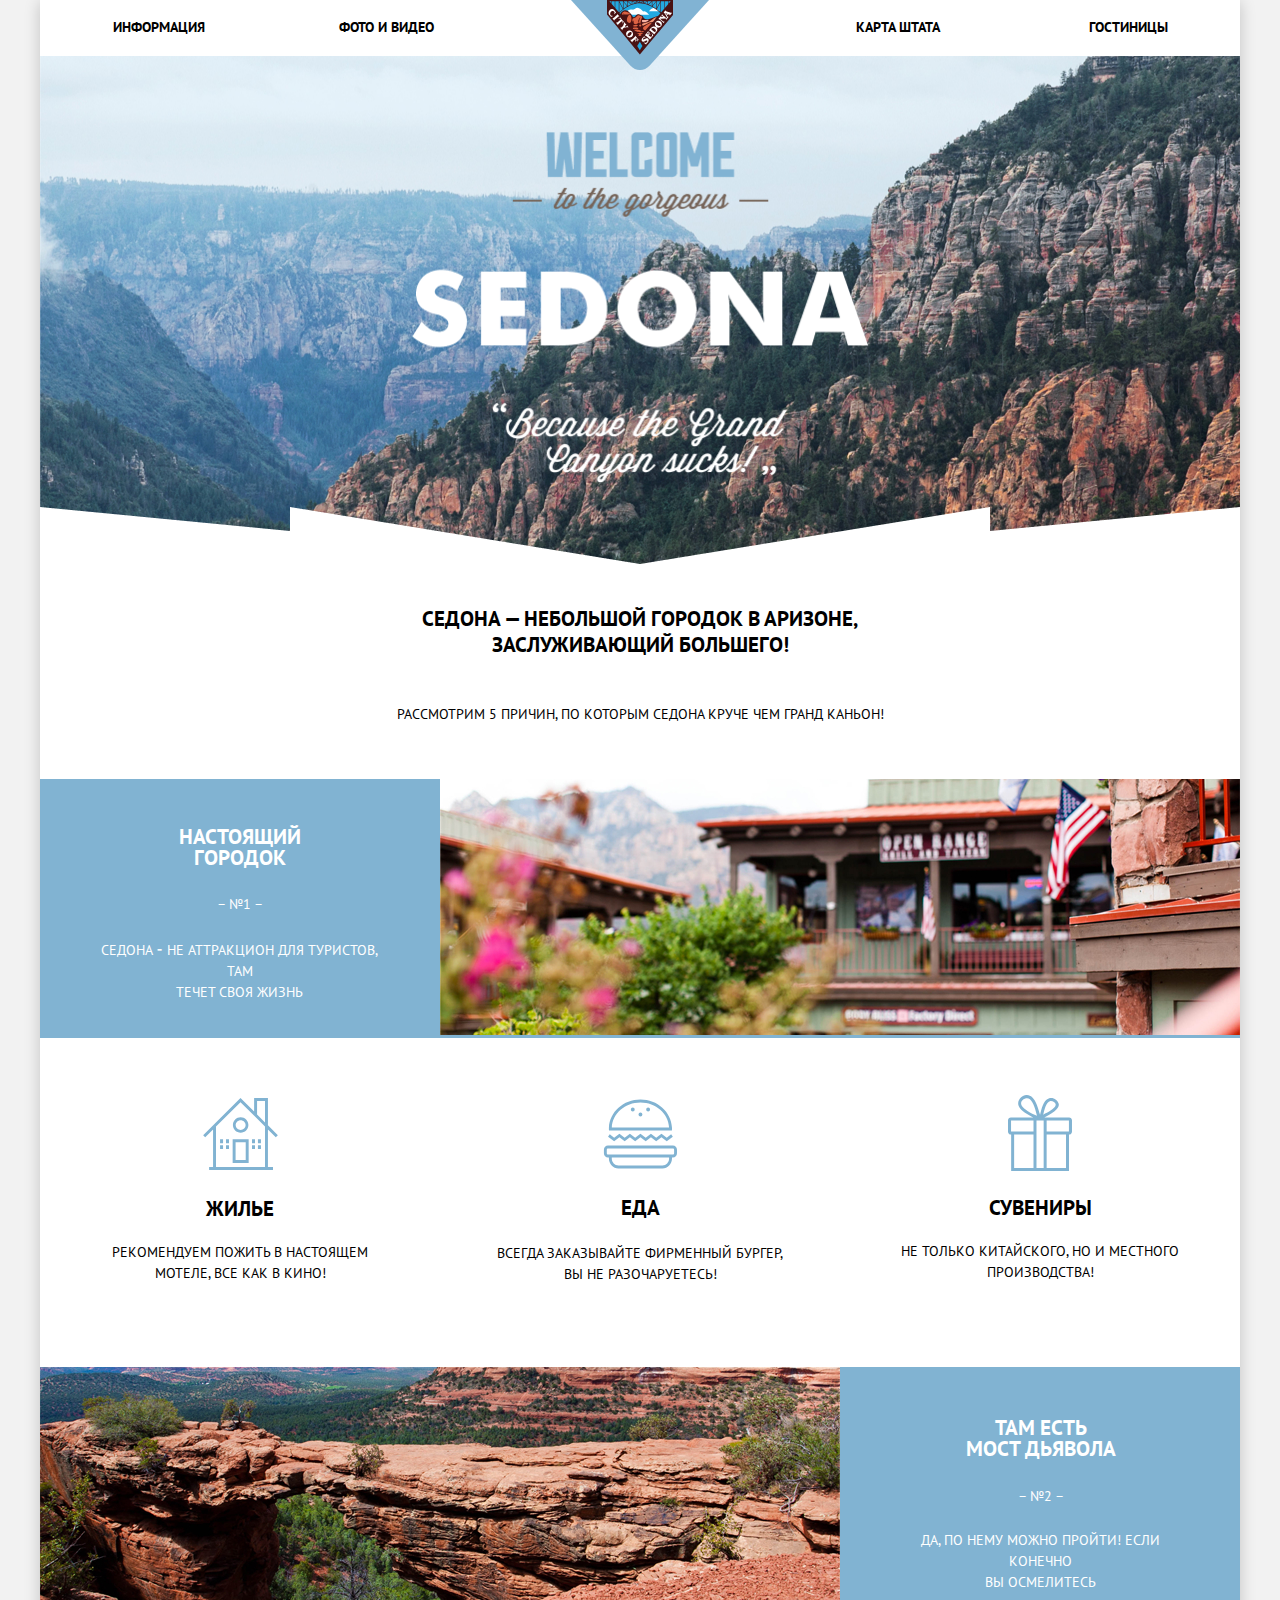
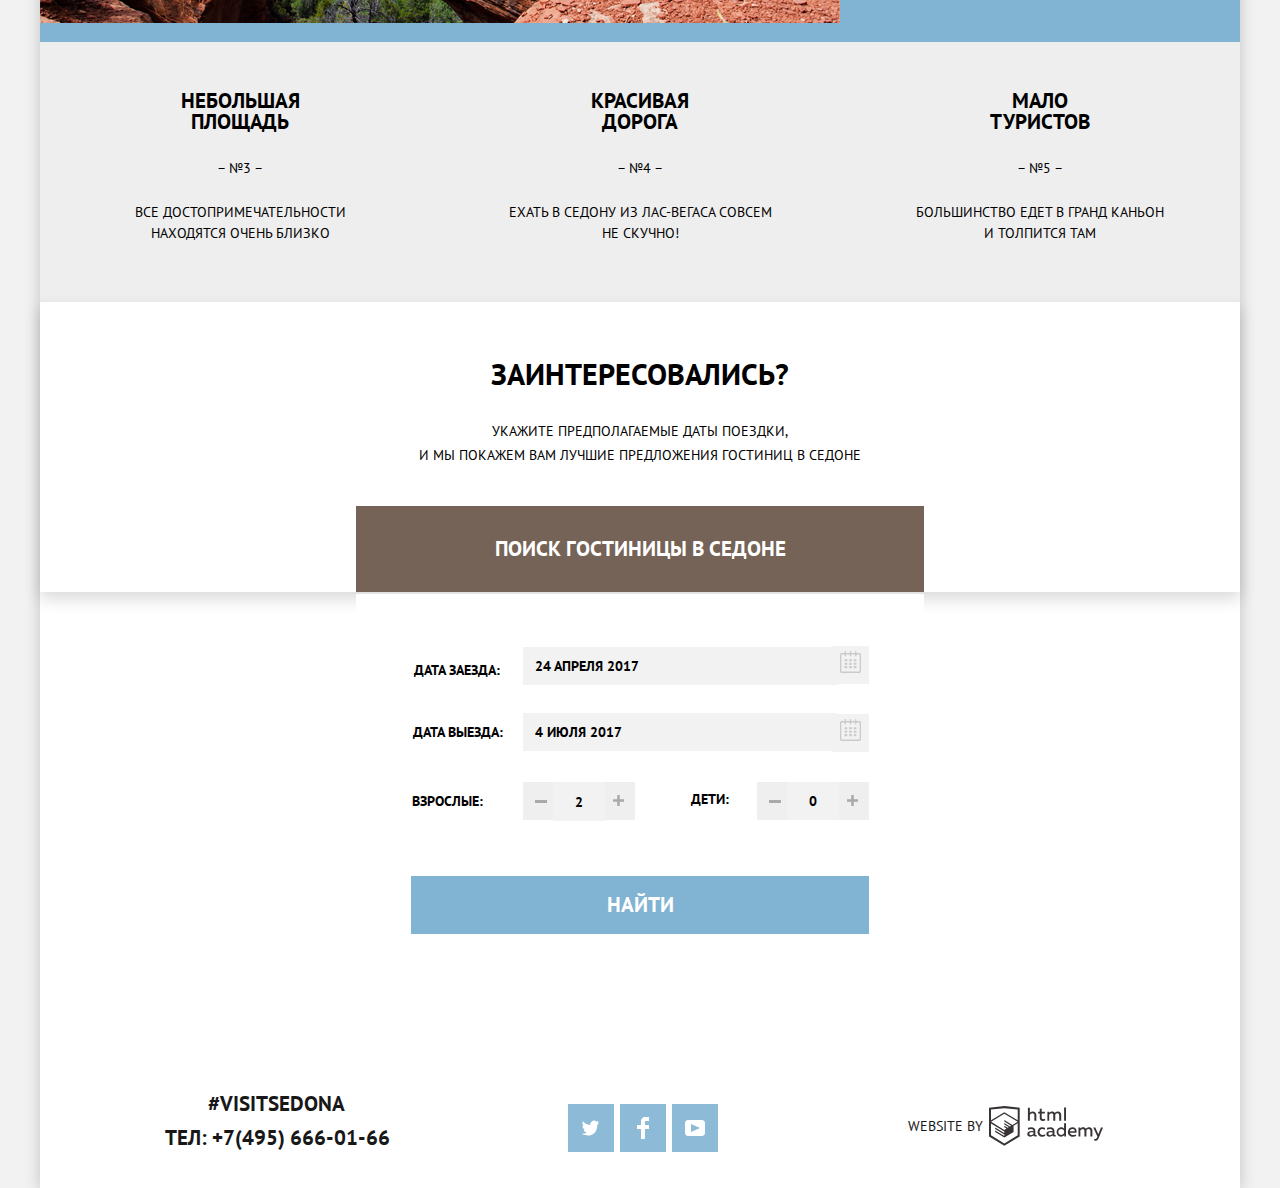
==== commit a26e1623: "Переполненность контентом" ====
--- a/index.html
+++ b/index.html
@@ -5,7 +5,8 @@
       <title class="main-title"> Гостиницы | Букинг-агентство «Седона»</title>
       <link href="https://fonts.googleapis.com/css2?family=PT+Sans:wght@400;700&display=swap" rel="stylesheet">
       <link rel="stylesheet" href="css/normalize.css">
-      <link rel="stylesheet" href="css/style.css">
+      <link rel="stylesheet" href="css/min-css.css">
+      <link href='https://fonts.googleapis.com/css?family=PT+Sans:400,700&subset=latin,cyrillic' rel='stylesheet' type="text/css">
    </head>
    <body class="page-body">
       <div class="container">
@@ -63,7 +64,7 @@
                      <div class="gift-pic">
                         <img class="gift-img" src="img/gift.svg" width="64" height="77" alt="Сувениры">
                      </div>
-                     <h3 class="advice-title">Сувениры</h3>
+                     <h3 class="advice-title advice-title-souvenir">Сувениры</h3>
                      <p class="advice-text reset-list">Не только китайского, но и местного <br> производства!</p>
                   </li>
                </ul>
@@ -165,9 +166,7 @@
                         </div>
                      </li>
                      <li class="index-search-form-item search-form-item-btn">
-                      <button class="reset-list" type="submit">
-                        <input class="search-form-send-btn" value="Найти">
-                      </button>
+                      <button class="search-form-send-btn" type="submit">Найти</button>
                      </li>
                   </ul>
                </form>
@@ -180,7 +179,7 @@
          <footer class="page-footer">
             <div class="page-footer-down footer-connection">
                <h2 class="page-footer-hashtag">#visitsedona</h2>
-               <a href="tel:7-495-666-0166" class="phone-number">тел: +7(495) 666-01-66</a>
+               <a href="tel:+74956660166" class="phone-number">тел: +7(495) 666-01-66</a>
             </div>
             <div class="page-footer-down footer-links">
                <ul class="social-links">
@@ -201,6 +200,6 @@
             </div>
          </footer>
       </div>
-      <script src="js/script.js"></script>
+      <script src="js/min-script.js"></script>
    </body>
 </html>
--- a/css/min-css.css
+++ b/css/min-css.css
@@ -0,0 +1 @@
+ :root {--black: #000000;--white: #FFFFFF;--basic-blue: #81B3D2;--medium-blue: #669EC0;--dark-blue: #5496BD;--welcome-blue: #81B3D3;--advice-text-color: #333333;--brown: #766357;--medium-brown: #604E43;--dark-brown: #503E33;--popup-search-chart-color: #F2F2F2;--popup-search-chart-icon-color: #A9A9A9;--page-footer-copyright-link-color: #231F20;--features-background-gray: #EEEEEE;--rating: #666666;--up-icon: #CACACA;--search-form-send-btn: #669ec0;--navy-blue: #5496bd;--gray: #e5e5e5;--deep-brown: #604e43;--logo-html: #231F20;}.page-body {text-align: center;text-transform: uppercase;margin: 0;padding: 0;background-color: var(--popup-search-chart-color);color: var(--black);font-family: "PT Sans", Arial, sans-serif;font-size: 21px;line-height: 21px;}.page-header, .page-main, .page-footer {width: 1200px;margin: 0 auto;background-color: var(--white);}.container, .container-catalog {margin: 0 auto;width: 1200px;-webkit-box-shadow: 0px 2px 15px 0px rgba(0, 0, 0, 0.2);box-shadow: 0px 2px 15px 0px rgba(0, 0, 0, 0.2);}.reset-list {margin: 0;padding: 0;list-style: none;}h2.style {display: none;}.visually-hidden {text-indent: 100%;white-space: nowrap;overflow: hidden;margin: 0;padding: 0;display: none;}.page-header, .page-footer {text-align: center;}.page-footer {opacity: 0.9;margin-top: -120px;}.main-header-logo, .page-main-img, .features-img {background-color: var(--features-background-gray);}.site-nav {text-decoration: none;color: var(--black);}.main-image {padding-top: 76px;padding-bottom: 80px;}.page-main-intro {position: relative;height: 508px;background: var(--dark-blue) url("../img/mountains.jpg") no-repeat 50% 21%;}.page-main-intro::after {content: "";position: absolute;left: 0;bottom: 0;width: 1200px;height: 57px;background: url("../img/mask.png") no-repeat 50% 50%;}.main-nav {min-height: 56px;}.main-nav-item {line-height: 26px;box-sizing: border-box;padding-top: 14px;padding-bottom: 16px;width: 25%;}li.main-nav-item.left {text-align: left;}li.main-nav-item.right {text-align: right;}.main-nav {background-color: var(--white);color: var(--black);font-size: 14px;line-height: 26px;font-weight: bold;}.site-nav a:hover, .site-nav a:focus {background-color: var(--white);color: var(--black);}.main-nav-link {text-decoration: none;color: var(--black);font-weight: bold;}.main-nav-link-active {color: var(--brown);}.main-header-logo {position: absolute;left: 50%;top: 0;transform: translateX(-50%);background-color: transparent;z-index: 2;}.site-nav {display: flex;flex-wrap: wrap;width: 1200px;margin: 0;padding: 0;list-style: none;min-height: 56px;}.page {height: 100%;}.page-body {min-height: 100%;display: grid;grid-template-rows: min-content 1fr min-content;align-content: start;}.page-main-title {font-style: normal;font-weight: bold;font-size: 21px;line-height: 26px;align-items: center;text-align: center;text-transform: uppercase;}.page-main-text {margin-top: 43px;margin-bottom: 32px;font-style: normal;font-weight: normal;font-size: 14px;line-height: 26px;}.advice {display: grid;grid-template-columns: 1fr 1fr 1fr;box-sizing: border-box;justify-content: space-between;list-style: none;}.house {width: 400px;padding-top: 60px;padding-bottom: 82px;}.food {width: 400px;padding-top: 61px;padding-bottom: 82px;}.gift {width: 400px;padding-top: 60px;padding-bottom: 81px;}.features-additional {display: grid;grid-template-columns: 1fr 1fr 1fr;box-sizing: border-box;justify-content: space-between;list-style: none;margin-top: -6px;}.features-additional-item-first {width: 400px;padding-top: 47px;margin-bottom: 44px;}.features-additional-item-second {width: 400px;padding-top: 47px;margin-bottom: 44px;}.features-additional-item-third {width: 400px;padding-top: 47px;margin-bottom: 44px;}.features-title-add {background-color: var(--features-background-gray);color: var(--black);font-size: 21px;line-height: 21px;font-style: normal;font-weight: bold;}.features-number-add {background-color: var(--features-background-gray);color: var(--black);font-size: 14px;line-height: 21px;font-style: normal;font-weight: normal;}.features-text-add {font-size: 14px;line-height: 21px;font-style: normal;font-weight: normal;}.advice-title {background-color: var(--white);color: var(--black);font-size: 21px;line-height: 21px;font-weight: bold;}.advice-text {background-color: var(--white);color: var(--black);font-size: 14px;line-height: 21px;font-weight: normal;}.features-additional {background-color: var(--features-background-gray);}.features-additional-item {background-color: var(--features-background-gray);}.features {width: 1200px;margin-left: auto;margin-right: auto;}.features-main {min-height: 256px;display: flex;justify-content: space-between;margin: 0;padding: 0;background-color: var(--basic-blue) }.features-title, .features-number, .features-text {text-align: center;color: var(--white);background-color: var(--basic-blue) }.features-description {width: 400px;}.features-title {font-weight: bold;font-size: 21px;line-height: 21px;margin-top: 47px;margin-left: 139px;margin-right: 139px;}.features-number {font-style: normal;font-weight: normal;font-size: 14px;line-height: 21px;margin-top: 26px;}.features-text {font-style: normal;font-weight: normal;font-size: 14px;line-height: 21px;margin-top: 25px;margin-left: 49px;margin-right: 50px;}.features-title-devil, .features-number-devil, .features-text-devil {text-align: center;color: var(--white);background-color: var(--basic-blue) }.features-title-devil {font-style: normal;font-weight: bold;font-size: 21px;line-height: 21px;margin-top: 50px;}.features-number-devil {font-style: normal;font-weight: normal;font-size: 14px;line-height: 21px;}.features-text-devil {font-style: normal;font-weight: normal;font-size: 14px;line-height: 21px;padding-bottom: 51px;max-width: 301px;}.features-description-devil {margin-right: 49px;margin-left: 50px;margin-bottom: -10px;}.search-hotel-title {font-size: 30px;line-height: 24px;font-weight: bold;}.search-hotel {background-color: var(--white);box-shadow: 0px 7px 15px rgba(0, 1, 1, 0.15);}.search-hotel {position: relative;display: -webkit-box;display: -ms-flexbox;display: flex;-webkit-box-orient: vertical;-webkit-box-direction: normal;-ms-flex-direction: column;flex-direction: column;-webkit-box-align: center;-ms-flex-align: center;align-items: center;padding: 52px 0 70px 0;background-color: var(--white);}.search-hotel-title {width: 400px;padding: 0;margin: 0;margin-top: -56px;margin-bottom: 22px;font-size: 30px;line-height: 36px;font-weight: 700;color: var(--black);text-transform: uppercase;text-align: center;}.search-hotel-description {width: 485px;padding: 0;margin: 0;margin-top: -35px;margin-bottom: 55px;font-size: 14px;line-height: 24px;font-weight: 400;color: var(--black);text-transform: uppercase;text-align: center;}.search-form {position: absolute;left: calc(50% - 284px);bottom: -395px;width: 568px;display: -webkit-box;display: -ms-flexbox;display: flex;-ms-flex-wrap: wrap;flex-wrap: wrap;-webkit-box-pack: center;-ms-flex-pack: center;justify-content: center;padding-top: 50px;background-color: var(--white);}.index-search-form-items {display: -webkit-box;display: -ms-flexbox;display: flex;width: 100%;-webkit-box-orient: vertical;-webkit-box-direction: normal;-ms-flex-direction: column;flex-direction: column;-ms-flex-wrap: wrap;flex-wrap: wrap;-webkit-box-align: center;-ms-flex-align: center;align-items: center;padding: 0;margin: -2px;}.index-search-form-item {position: relative;display: -webkit-box;display: -ms-flexbox;display: flex;-webkit-box-pack: justify;-ms-flex-pack: justify;justify-content: space-between;width: 458px;margin-bottom: 30px;list-style: none;}.search-form-title {width: 100%;margin-bottom: 55px;text-align: center;}.search-btn {position: absolute;bottom: 0;left: calc(50% - 284px);width: 568px;padding: 30px 0;margin: 0;font-size: 21px;line-height: 26px;font-weight: bold;color: var(--white);text-transform: uppercase;text-align: center;text-decoration: none;background-color: var(--brown);}.index-search-form-field {padding: 0px 12px;font-size: 14px;line-height: 26px;font-weight: 700;color: var(--black);text-transform: uppercase;border: none;height: 38px;}.index-search-form-amount-people {position: relative;display: -webkit-box;display: -ms-flexbox;display: flex;-webkit-box-pack: justify;-ms-flex-pack: justify;justify-content: space-between;}.index-search-form-field::-webkit-input-placeholder {color: var(--black);}.index-search-form-field::-moz-placeholder {color: var(--black);}.search-form-label {display: inline-block;vertical-align: top;width: 112px;padding: 6px 0 7px 0;font-size: 14px;line-height: 26px;font-weight: 700;color: var(--black);text-transform: uppercase;}.calendar-svg {position: absolute;top: 7px;right: 0px;fill: var(--up-icon);border: none;background-color: var(--popup-search-chart-color);width: 37px;height: 38px;}.calendar-svg-first {margin-top: -3px;}.calendar-svg-second {margin-top: -6px;}.calendar-svg:hover {fill: var(--black);}.calendar-svg:active {fill: var(--basic-blue);background-color: inherit;}.count {width: 114px;display: flex;margin-bottom: 2px;}.amount-adult {position: relative;display: -webkit-box;display: -ms-flexbox;display: flex;-webkit-box-pack: justify;-ms-flex-pack: justify;justify-content: space-between;width: 226px;margin-right: 53px;}.amount-children {position: relative;display: -webkit-box;display: -ms-flexbox;display: flex;-webkit-box-pack: justify;-ms-flex-pack: justify;justify-content: space-between;width: 179px;}.amount-plus {width: 30px;height: 38px;}.amount-minus {width: 30px;height: 38px;}.amount-minus-adult {border: none;}.amount-plus-adult {border: none;}.amount-minus-kid {border: none;}.amount-plus-kid {border: none;}.minus {padding-bottom: 5px;padding-left: 5px;}.plus {padding-bottom: 2px;padding-right: 4px;}.search-form-date-arrival {width: 290px;background-color: var(--popup-search-chart-color);margin-right: 32px;margin-top: 5px;margin-bottom: -2px;}.search-form-date-departure {color: var(--black);width: 290px;background-color: var(--popup-search-chart-color);margin-right: 32px;}.search-form-adult-amount {position: relative;width: 28px;text-align: center;background-color: var(--popup-search-chart-color);height: 39px;margin-bottom: 3px;}.children-label {width: 63px;margin-right: 27px;margin-top: -2px;}.search-form-children-amount {position: relative;width: 28px;height: 38px;text-align: center;background-color: var(--popup-search-chart-color);font-size: 14px;}.search-form-item-btn {padding-top: 20px;margin-bottom: 0;}.search-form-send-btn {width: 458px;padding: 16px 0;margin-bottom: 55px;font-size: 21px;line-height: 26px;font-weight: 700;color: var(--white);text-transform: uppercase;text-align: center;background-color: var(--basic-blue);border: none;}.page-footer {min-height: 120px;}.page-footer-hashtag {margin-top: 23px;}.social-links {margin-top: 36px;margin-right: -5px;}.footer-links .social-links-item {display: flex;flex-direction: column;width: 46px;height: 48px;margin-left: 3px;margin-right: 3px;vertical-align: top;font-size: 0;}.social-links-item {background-color: var(--basic-blue);}.social-links-item, .twitter-img {height: 100%;vertical-align: middle;}.social-links-item, .facebook-img {height: 100%;vertical-align: middle;}.social-links-item, .youtube-img {height: 100%;vertical-align: middle;}.footer-academy, .logo-html-img {height: 100%;vertical-align: middle;}.page-footer-hashtag {background-color: var(--white);color: var(--black);font-size: 21px;line-height: 26px;font-weight: bold;}.social-links {list-style: none;}.page-footer-copyright-text {background-color: var(--white);color: var(--black);font-size: 14px;line-height: 26px;font-weight: normal;}.phone-number {background-color: var(--white);color: var(--black);text-decoration: none;font-style: normal;font-weight: bold;font-size: 21px;line-height: 26px;background-color: var(--white);color: var(--black);max-height: 26px;padding-bottom: 0px;}.page-footer {display: flex;justify-content: space-between;text-align: center;}.footer-connection {flex-direction: column;text-align: center;}.social-links {display: flex;text-align: center;}.social-links-item {flex-direction: row;flex-wrap: nowrap;align-items: center;}.footer-academy {flex-direction: column;text-align: center;margin-right: 140px;padding-top: 37px;}.html-academy {margin-right: -4px;}.catalog-page {width: 1200px;margin-top: 0px;}.filters-title {color: var(--white);font-style: normal;font-weight: bold;font-size: 16px;line-height: 21px;}.filter h2 {margin-bottom: 25px;font-size: 16px;}.filter {min-height: 217px;width: 100%;box-sizing: border-box;list-style: none;color: var(--white);background: var(--dark-blue) url("../img/blur.jpg") no-repeat 50% 20%;background-size: 1200px 217px;}.min-price, .max-price {font-style: normal;font-weight: normal;font-size: 14px;line-height: 21px;}.show-btn {font-style: normal;font-weight: normal;font-size: 14px;line-height: 21px;background: none;color: var(--white);border: white;text-transform: uppercase;}.catalog {background: var(--white);border-bottom: 1px solid var(--gray);}.catalog-result-wrapper {width: 235px;padding: 30px 0;padding-left: 72px;vertical-align: top;line-height: 0;box-sizing: border-box;}.catalog-result-wrapper {font-weight: bold;font-size: 21px;line-height: 26px;}.hotel-container {display: flex;flex-direction: column;align-items: flex-start;padding-left: 30px;width: 800px;}.sorting {width: 780px;padding: 36px 0 32px;font-size: 12px;line-height: 18px;vertical-align: top;}.catalog-sort {padding: 0;margin: 0;vertical-align: top;list-style: none;}.sort-type-item, .sort-type-link {padding-left: 32px;list-style: none;vertical-align: top;}.catalog-sort li:first-child {padding-left: 40px;}.catalog-sort a {text-decoration: none;border-bottom: 1px dotted var(--basic-blue);}.last-hotel {margin-bottom: 120px;}.catalog {display: flex;flex-wrap: wrap;margin: 0;background-color: var(--white);}.sort-arrows {display: -webkit-box;display: -ms-flexbox;display: flex;padding-top: 2px;-webkit-box-pack: justify;-ms-flex-pack: justify;justify-content: space-between;width: 35px;margin-left: auto;margin-top: 38px;margin-right: 73px;}.sort-arrow {font-size: 0;opacity: 0.3;}.arrow:hover {fill: var(--black);opacity: 1;}.arrow:active {fill: var(--basic-blue);opacity: 1;}.active-arrow {fill: var(--basic-blue);opacity: 1;}.hotel-name, .hotel-link {text-decoration: none;font-style: normal;font-weight: bold;font-size: 21px;line-height: 26px;background-color: var(--white);color: var(--black);}.hotel-text {font-style: normal;font-weight: normal;font-size: 14px;line-height: 21px;background-color: var(--white);color: var(--black);}.hotel-button {font-style: normal;font-weight: bold;font-size: 14px;line-height: 21px;}.button-blue {text-decoration: none;background-color: var(--basic-blue);color: var(--white);}.button-brown {text-decoration: none;background-color: var(--brown);color: var(--white);}.hotel-rating-text {font-style: normal;font-weight: normal;font-size: 14px;line-height: 21px;background-color: var(--popup-search-chart-color);color: var(--rating);}.catalog-result-wrapper span {font-style: normal;font-weight: bold;font-size: 21px;line-height: 26px;background-color: var(--white);color: var(--black);}.sorting span {font-style: normal;font-weight: normal;font-size: 12px;line-height: 18px;background-color: var(--white);color: var(--black);}.sort-type-link {font-style: normal;font-weight: normal;font-size: 12px;line-height: 18px;background-color: var(--white);color: var(--black);mix-blend-mode: normal;opacity: 0.3;}.sort-type-link-active {background-color: var(--white);color: var(--basic-blue);}.sort-type-item .sort-type-link-active {text-decoration: none;}.hotel {background: var(--white);border-bottom: 1px solid var(--gray);}.hotel-image-wrapper {padding: 30px 0;padding-left: 73px;line-height: 0;vertical-align: top;box-sizing: border-box;}.hotel-image {width: 135px;height: 90px;}.hotel-name a {margin-bottom: 7px;line-height: 26px;color: inherit;text-decoration: none;}.hotel-name a:hover {color: var(--basic-blue);}.hotel-name a:active {color: rgba(0, 0, 0, 0.3);}.hotel-container h2 {font-size: 21px;}.hotel-text {margin-right: 6px;vertical-align: top;}.hotel-container p {margin-bottom: 14px;}.hotel-button {display: block;padding: 3px 16px;margin-top: 18px;margin-right: 4px;vertical-align: top;font-weight: 500;text-decoration: none;}.button-blue {color: var(--white);background-color: var(--basic-blue);}.button-blue:hover {background: var(--search-form-send-btn);}.button-blue:active {color: var(--white);background: var(--navy-blue);}.hotel-booking {width: 142px;vertical-align: top;}.button-brown {color: var(--white);background-color: var(--brown);margin-right: -2px;}.button-brown:hover {background: var(--deep-brown);}.button-brown:active {color: var(--white);background: var(--dark-brown);}.hotel-rating {width: 185px;padding-top: 28px;}.hotel-rating .hotel-stars {text-align: right;margin-right: 71px;margin-bottom: 43px;font-size: 18px;color: var(--basic-blue);}.hotel-rating .hotel-rating-text {float: right;padding: 3px 13px;margin-right: 72px;background: var(--popup-search-chart-color);}.reset-list {margin: 0;padding: 0;list-style: none;background-color: var(--white);border: none;}.search-hotel-title {padding-top: 58px;padding-bottom: 40px;}.search-hotel-text {padding-bottom: 46px;}.hotel-description {display: flex;flex-wrap: wrap;}.hotel-name {float: left;}.hotel-description p {flex-direction: column;}.hotel-description .hotel-button {flex-direction: column;}.hotel {display: flex;}.checkbox {float: left;}.catalog {display: flex;}.sorting {display: flex;}.catalog-sort {display: flex;flex-direction: row;}.sort-type-item {flex-direction: row;justify-content: center;align-items: center;}.filter-menu {display: grid;grid-template-columns: 18% 18% auto;}.hotels-checkbox, .hotels-label {text-align: left;}.form-filters-checkbox {display: flex;flex-direction: column;flex-wrap: wrap;padding: 0;margin-top: 31px;border: 0;}.infrastructure .filters-title {text-align: left;padding: 0;}.type-of-house .filters-title {text-align: left;padding: 0;}.infrastructure {margin-left: 72px;margin-right: 0px;}.type-of-house {margin-left: 110px;}.filter-range {float: right;width: 330px;margin-right: 72px;}.filter-range h2 {margin-left: 2px;margin-bottom: 11px;}.price-controls {position: relative;height: 32px;border: 2px solid var(--white);border-radius: 2px;margin-left: 12px;margin-bottom: 20px;}.price-controls label {display: inline-block;width: 85px;margin-left: 64px;line-height: 32px;vertical-align: top;cursor: pointer;}.price-controls input {width: 40px;border: none;background: none;outline: none;color: var(--white);}.price-controls::after {content: "";position: absolute;top: 50%;left: 50%;width: 2px;height: 22px;background: var(--white);transform: translate(-50%, -50%);}.range-controls {position: relative;margin-left: 12px;margin-bottom: 32px;}.range-controls .scale {height: 2px;background: var(--white);}.range-controls .bar {height: 2px;width: 80%;background: var(--white);}.range-controls .range-toggle {position: absolute;top: -9px;border-radius: 50%;box-shadow: 0 2px 1px 0 var(--white);}.range-controls .range-toggle:hover {background: var(--black);}.range-controls .range-toggle-min {left: 0;}.range-controls .range-toggle-max {left: 253px;}.filter-range .show-btn {display: block;margin: 32px auto 33px;padding: 6px 33px;line-height: 20px;text-transform: uppercase;background: none;border: 2px solid var(--white);border-radius: 2px;outline: none;}.filter-range .show-btn:hover {color: var(--black);background: var(--white);}.filter-range .show-btn:active {outline: none;}.hotels-checkbox {display: none;cursor: pointer;}.hotels-label {position: relative;display: inline-block;vertical-align: top;width: 210px;padding-left: 40px;margin-bottom: 20px;font-style: normal;font-weight: normal;font-size: 14px;line-height: 21px;color: var(--white);text-transform: uppercase;}.hotels-label::before {content: "";position: absolute;top: 2px;left: 0px;display: block;width: 26px;height: 23px;background-image: url("../img/checkbox-off.svg");background-color: inherit;background-position: left;background-repeat: no-repeat;border-radius: 2px;cursor: pointer;}.type-label {padding-left: 42px;cursor: pointer;}.hotels-checkbox:checked+.hotels-label::before {width: 30px;height: 23px;background-image: url("../img/checkbox-on.svg");background-color: inherit;border: none;cursor: pointer;}.range-toggle {position: relative;width: 20px;height: 20px;background-color: var(--white);border-radius: 8px;border: none;}.range-toggle:hover {background-color: var(--white);cursor: pointer;}.range-toggle:active {cursor: pointer;}.range-toggle::after {content: "";position: absolute;top: 8px;left: 8px;display: block;width: 4px;height: 4px;border-radius: 2px;background-color: var(--gray);}.site-nav li:nth-child(1) a {margin-left: 73px;}.site-nav li:nth-child(2) a {margin-left: -1px;}.site-nav li:nth-child(3) a {margin-right: 0px;}.site-nav li:nth-child(4) a {margin-right: 72px;}.page-main-intro {margin-bottom: 42px;}.features {margin-top: 52px;}.gift-pic {margin-top: -4px;}.advice-title {margin-top: 25px;}.advice-title-souvenir {margin-top: 23px;}.advice-text {margin-top: 23px;}.food-text {margin-top: 25px;}.features-number-devil {margin-top: 27px;}.features-text-devil {margin-top: 23px;}.features-title-add {margin-top: 1px;font-style: normal;font-weight: bold;font-size: 21px;line-height: 21px;}.features-number-add {margin-top: 26px;}.features-text-add {margin-top: 23px;}.date-arrival-label {margin-left: -10px;padding-bottom: 0px;padding-top: 15px;}.date-departure-label {margin-top: 0px;margin-left: -9px;}.adult-amount {margin-top: 0px;margin-left: -20px;}.filters-title {margin-top: 25px;}.filter-range .price-in-day {margin-left: -123px;}.sec-label {margin-top: 5px;}.th-label {margin-top: 3px;}.price-controls .min-price {margin-left: 30px;margin-right: 0px;}.price-controls .max-price {margin-left: 60px;margin-right: 0px;}.hotel-name {margin-top: 23px;}.hotel-text {margin-top: -10px;text-align: left;}.hotel-rating-text {margin-top: 0px;white-space: nowrap;}.page-footer-hashtag {margin-left: 168px;margin-bottom: 8px;width: 21px;}.phone-number {margin-left: 125px;}.social-links {padding: 0;margin-left: -18px;}.catalog-result-wrapper {padding: 0;margin-top: 29px;margin-left: 15px;}.sorting {padding: 0;margin-top: 31px;margin-bottom: 37px;}.sorting span {margin-left: -15px;}.sort-type-link {margin-right: 0px;padding-left: 0px;}.hotel-text {margin-bottom: 0;}.main-nav-link:hover {color: var(--basic-blue);}.main-nav-link:active {color: var(--black);opacity: 0.3;}.index-search-form-field:hover {background-color: var(--popup-search-chart-color);}.index-search-form-field:focus {background-color: var(--white);}.amount-minus {fill: var(--popup-search-chart-icon-color);}.amount-minus :hover {fill: var(--black);}.amount-minus :active {fill: var(--black);}.amount-plus {fill: var(--popup-search-chart-icon-color);}.amount-plus :hover {fill: var(--black);}.amount-plus :active {fill: var(--black);}.search-form-send-btn:hover {background-color: var(--search-form-send-btn);}.search-form-send-btn:active {background-color: var(--search-form-send-btn);}.social-links-item:hover {background-color: var(--search-form-send-btn);}.social-links-item:active {background-color: var(--navy-blue);}.main-nav-link-active {color: var(--brown);}.sort-type-link:hover {color: var(--basic-blue);border-bottom: 1px dotted var(--basic-blue);}.sort-type-link:active {color: var(--black);border: none;}.hotels-checkbox:hover {color: var(--basic-blue);}.hotels-label:hover {color: var(--basic-blue);}.search-btn:active {background-color: var(--dark-brown);}.phone-number:active {color: var(--basic-blue);}.logo-html-img {fill: var(--logo-html);}.logo-html-img:hover {fill: var(--basic-blue);}.logo-html-img:active {fill: var(--basic-blue);}@-webkit-keyframes animateBottom {from {top: 0px;opacity: 0;}to {top: 500px;opacity: 0;}}@keyframes animateBottom {from {top: 0px;opacity: 0;}to {top: 300px;opacity: 1;}}@keyframes shake {0%, 100% {transform: translateX(0);}10%, 30%, 50%, 70%, 90% {transform: translateX(-10px);}20%, 40%, 60%, 80% {transform: translateX(10px);}}.modal-error {animation: shake 0.6s;}.search-form-visible {display: block;-webkit-animation: animateBottom 0.9s ease-in-out;animation: animateBottom 0.9s ease-in-out;}.search-form-invisible {display: block;-webkit-animation: animateBottom 0.9s ease-in-out forwards;animation: animateBottom 0.9s ease-in-out forwards;}input:focus::-webkit-input-placeholder {color: transparent;}input:focus:-moz-placeholder {color: transparent;}input:focus::-moz-placeholder {color: transparent;}input:focus:-ms-input-placeholder {color: transparent;}
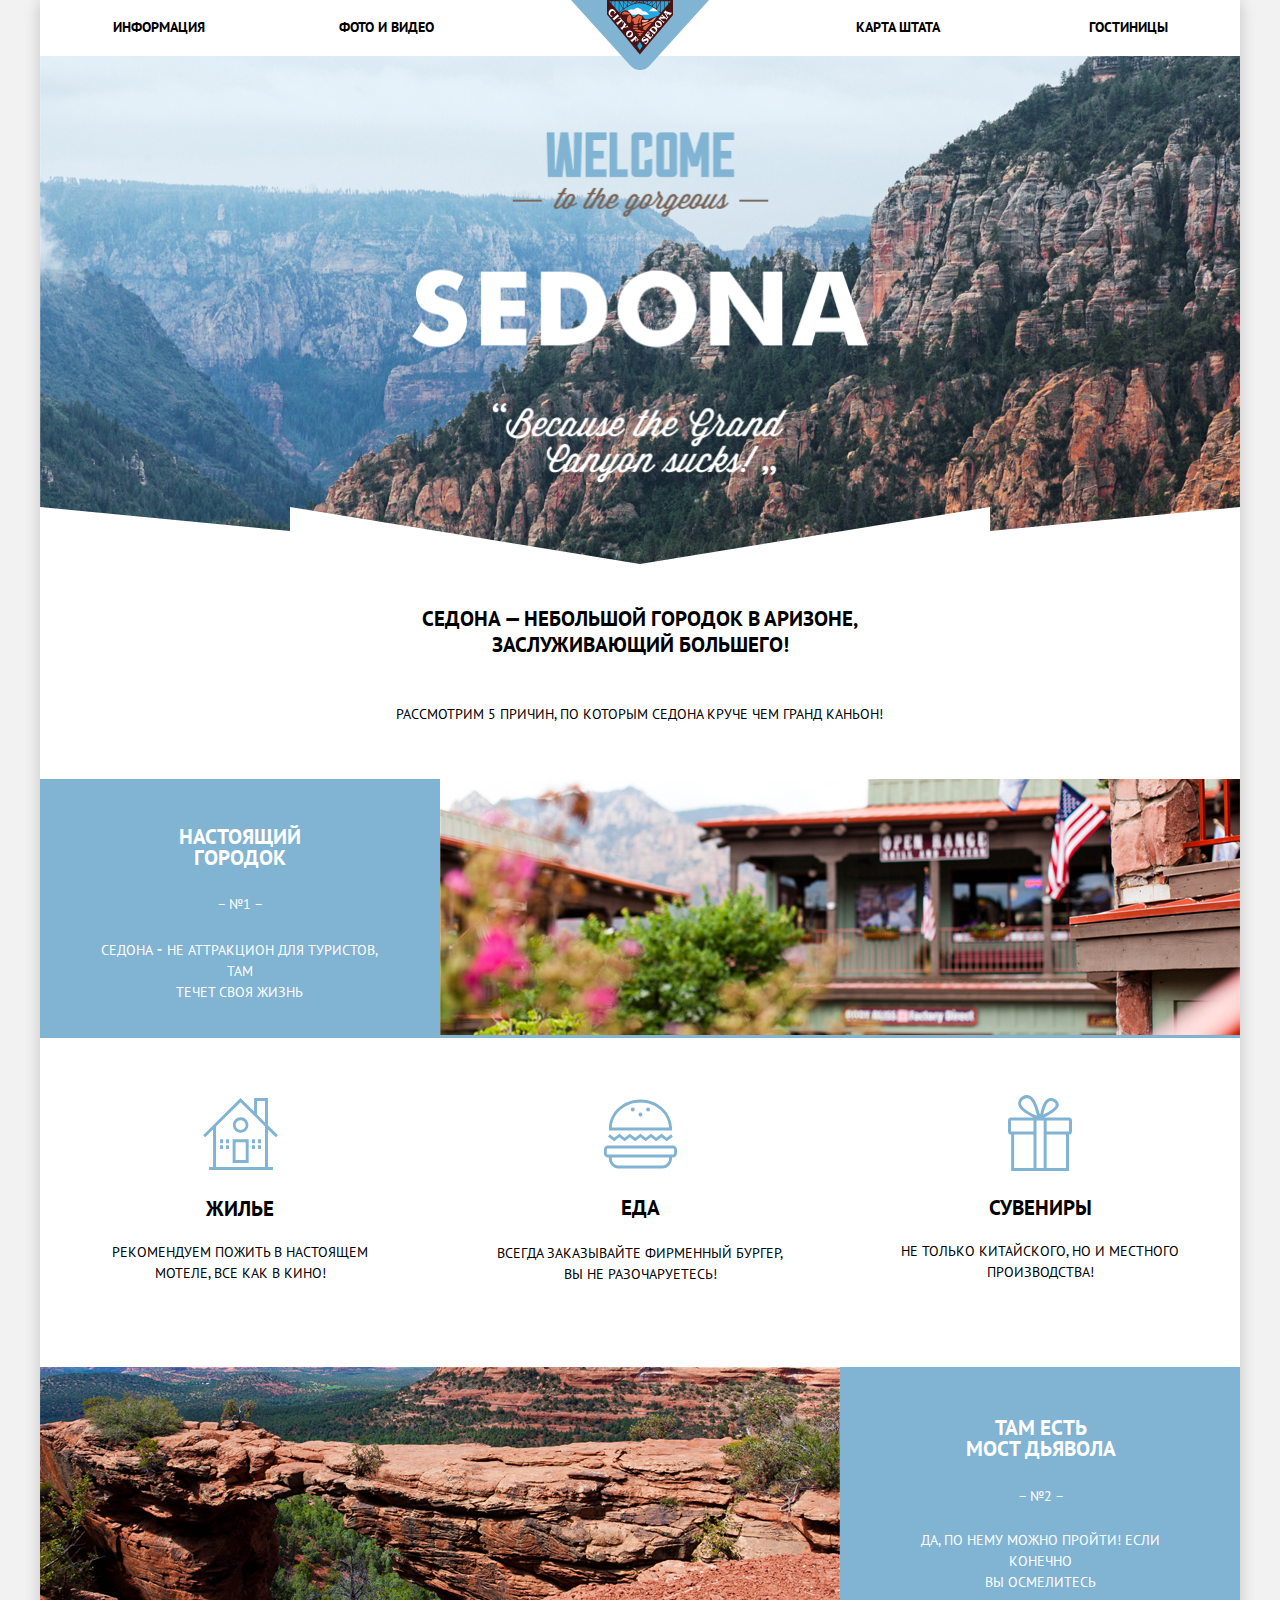
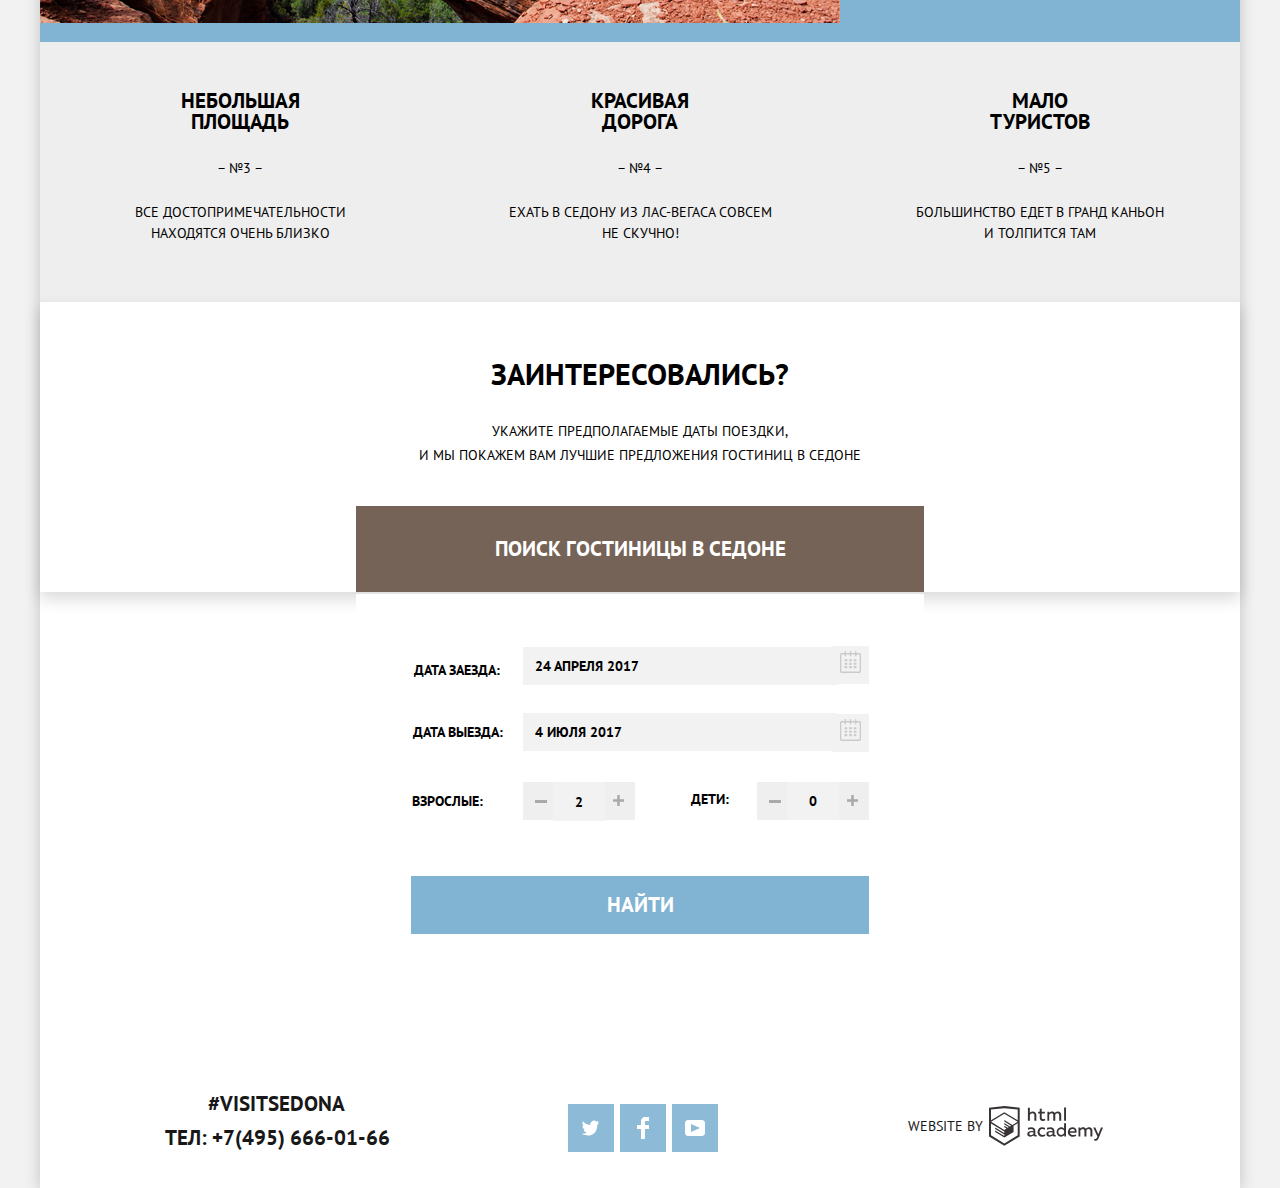
==== commit 8615c1fb: "Доп критерии 2" ====
--- a/index.html
+++ b/index.html
@@ -5,7 +5,7 @@
       <title class="main-title"> Гостиницы | Букинг-агентство «Седона»</title>
       <link href="https://fonts.googleapis.com/css2?family=PT+Sans:wght@400;700&display=swap" rel="stylesheet">
       <link rel="stylesheet" href="css/normalize.css">
-      <link rel="stylesheet" href="css/min-css.css">
+      <link rel="stylesheet" href="css/style.min.css">
       <link href='https://fonts.googleapis.com/css?family=PT+Sans:400,700&subset=latin,cyrillic' rel='stylesheet' type="text/css">
    </head>
    <body class="page-body">
@@ -200,6 +200,6 @@
             </div>
          </footer>
       </div>
-      <script src="js/min-script.js"></script>
+      <script src="js/script.min.js"></script>
    </body>
 </html>
--- a/css/style.min.css
+++ b/css/style.min.css
@@ -0,0 +1 @@
+ :root {--black: #000000;--white: #FFFFFF;--basic-blue: #81B3D2;--medium-blue: #669EC0;--dark-blue: #5496BD;--welcome-blue: #81B3D3;--advice-text-color: #333333;--brown: #766357;--medium-brown: #604E43;--dark-brown: #503E33;--popup-search-chart-color: #F2F2F2;--popup-search-chart-icon-color: #A9A9A9;--page-footer-copyright-link-color: #231F20;--features-background-gray: #EEEEEE;--rating: #666666;--up-icon: #CACACA;--search-form-send-btn: #669ec0;--navy-blue: #5496bd;--gray: #e5e5e5;--deep-brown: #604e43;--logo-html: #231F20;}.page-body {text-align: center;text-transform: uppercase;margin: 0;padding: 0;background-color: var(--popup-search-chart-color);color: var(--black);font-family: "PT Sans", Arial, sans-serif;font-size: 21px;line-height: 21px;}.page-header, .page-main, .page-footer {width: 1200px;margin: 0 auto;background-color: var(--white);}.container, .container-catalog {margin: 0 auto;width: 1200px;-webkit-box-shadow: 0px 2px 15px 0px rgba(0, 0, 0, 0.2);box-shadow: 0px 2px 15px 0px rgba(0, 0, 0, 0.2);}.reset-list {margin: 0;padding: 0;list-style: none;}h2.style {display: none;}.visually-hidden {text-indent: 100%;white-space: nowrap;overflow: hidden;margin: 0;padding: 0;display: none;}.page-header, .page-footer {text-align: center;}.page-footer {opacity: 0.9;margin-top: -120px;}.main-header-logo, .page-main-img, .features-img {background-color: var(--features-background-gray);}.site-nav {text-decoration: none;color: var(--black);}.main-image {padding-top: 76px;padding-bottom: 80px;}.page-main-intro {position: relative;height: 508px;background: var(--dark-blue) url("../img/mountains.jpg") no-repeat 50% 21%;}.page-main-intro::after {content: "";position: absolute;left: 0;bottom: 0;width: 1200px;height: 57px;background: url("../img/mask.png") no-repeat 50% 50%;}.main-nav {min-height: 56px;}.main-nav-item {line-height: 26px;box-sizing: border-box;padding-top: 14px;padding-bottom: 16px;width: 25%;}li.main-nav-item.left {text-align: left;}li.main-nav-item.right {text-align: right;}.main-nav {background-color: var(--white);color: var(--black);font-size: 14px;line-height: 26px;font-weight: bold;}.site-nav a:hover, .site-nav a:focus {background-color: var(--white);color: var(--black);}.main-nav-link {text-decoration: none;color: var(--black);font-weight: bold;}.main-nav-link-active {color: var(--brown);}.main-header-logo {position: absolute;left: 50%;top: 0;transform: translateX(-50%);background-color: transparent;z-index: 2;}.site-nav {display: flex;flex-wrap: wrap;width: 1200px;margin: 0;padding: 0;list-style: none;min-height: 56px;}.page {height: 100%;}.page-body {min-height: 100%;display: grid;grid-template-rows: min-content 1fr min-content;align-content: start;}.page-main-title {font-style: normal;font-weight: bold;font-size: 21px;line-height: 26px;align-items: center;text-align: center;text-transform: uppercase;}.page-main-text {margin-top: 43px;margin-bottom: 32px;font-style: normal;font-weight: normal;font-size: 14px;line-height: 26px;max-width: 519px;margin-left: 340px;}.advice {display: grid;grid-template-columns: 1fr 1fr 1fr;box-sizing: border-box;justify-content: space-between;list-style: none;}.house {width: 400px;padding-top: 60px;padding-bottom: 82px;}.food {width: 400px;padding-top: 61px;padding-bottom: 82px;}.gift {width: 400px;padding-top: 60px;padding-bottom: 81px;}.features-additional {display: grid;grid-template-columns: 1fr 1fr 1fr;box-sizing: border-box;justify-content: space-between;list-style: none;margin-top: -6px;}.features-additional-item-first {width: 400px;padding-top: 47px;margin-bottom: 44px;}.features-additional-item-second {width: 400px;padding-top: 47px;margin-bottom: 44px;}.features-additional-item-third {width: 400px;padding-top: 47px;margin-bottom: 44px;}.features-title-add {background-color: var(--features-background-gray);color: var(--black);font-size: 21px;line-height: 21px;font-style: normal;font-weight: bold;}.features-number-add {background-color: var(--features-background-gray);color: var(--black);font-size: 14px;line-height: 21px;font-style: normal;font-weight: normal;}.features-text-add {font-size: 14px;line-height: 21px;font-style: normal;font-weight: normal;}.advice-title {background-color: var(--white);color: var(--black);font-size: 21px;line-height: 21px;font-weight: bold;}.advice-text {background-color: var(--white);color: var(--black);font-size: 14px;line-height: 21px;font-weight: normal;}.features-additional {background-color: var(--features-background-gray);}.features-additional-item {background-color: var(--features-background-gray);}.features {width: 1200px;margin-left: auto;margin-right: auto;}.features-main {min-height: 256px;display: flex;justify-content: space-between;margin: 0;padding: 0;background-color: var(--basic-blue) }.features-title, .features-number, .features-text {text-align: center;color: var(--white);background-color: var(--basic-blue) }.features-description {width: 400px;}.features-title {font-weight: bold;font-size: 21px;line-height: 21px;margin-top: 47px;margin-left: 139px;margin-right: 139px;}.features-number {font-style: normal;font-weight: normal;font-size: 14px;line-height: 21px;margin-top: 26px;}.features-text {font-style: normal;font-weight: normal;font-size: 14px;line-height: 21px;margin-top: 25px;margin-left: 49px;margin-right: 50px;}.features-title-devil, .features-number-devil, .features-text-devil {text-align: center;color: var(--white);background-color: var(--basic-blue) }.features-title-devil {font-style: normal;font-weight: bold;font-size: 21px;line-height: 21px;margin-top: 50px;}.features-number-devil {font-style: normal;font-weight: normal;font-size: 14px;line-height: 21px;}.features-text-devil {font-style: normal;font-weight: normal;font-size: 14px;line-height: 21px;padding-bottom: 51px;max-width: 301px;}.features-description-devil {margin-right: 49px;margin-left: 50px;margin-bottom: -10px;}.search-hotel-title {font-size: 30px;line-height: 24px;font-weight: bold;}.search-hotel {background-color: var(--white);box-shadow: 0px 7px 15px rgba(0, 1, 1, 0.15);}.search-hotel {position: relative;display: -webkit-box;display: -ms-flexbox;display: flex;-webkit-box-orient: vertical;-webkit-box-direction: normal;-ms-flex-direction: column;flex-direction: column;-webkit-box-align: center;-ms-flex-align: center;align-items: center;padding: 52px 0 70px 0;background-color: var(--white);}.search-hotel-title {width: 400px;padding: 0;margin: 0;margin-top: -56px;margin-bottom: 22px;font-size: 30px;line-height: 36px;font-weight: 700;color: var(--black);text-transform: uppercase;text-align: center;}.search-hotel-description {width: 485px;padding: 0;margin: 0;margin-top: -35px;margin-bottom: 55px;font-size: 14px;line-height: 24px;font-weight: 400;color: var(--black);text-transform: uppercase;text-align: center;}.search-form {position: absolute;left: calc(50% - 284px);bottom: -395px;width: 568px;display: -webkit-box;display: -ms-flexbox;display: flex;-ms-flex-wrap: wrap;flex-wrap: wrap;-webkit-box-pack: center;-ms-flex-pack: center;justify-content: center;padding-top: 50px;background-color: var(--white);}.index-search-form-items {display: -webkit-box;display: -ms-flexbox;display: flex;width: 100%;-webkit-box-orient: vertical;-webkit-box-direction: normal;-ms-flex-direction: column;flex-direction: column;-ms-flex-wrap: wrap;flex-wrap: wrap;-webkit-box-align: center;-ms-flex-align: center;align-items: center;padding: 0;margin: -2px;}.index-search-form-item {position: relative;display: -webkit-box;display: -ms-flexbox;display: flex;-webkit-box-pack: justify;-ms-flex-pack: justify;justify-content: space-between;width: 458px;margin-bottom: 30px;list-style: none;}.search-form-title {width: 100%;margin-bottom: 55px;text-align: center;}.search-btn {position: absolute;bottom: 0;left: calc(50% - 284px);width: 568px;padding: 30px 0;margin: 0;font-size: 21px;line-height: 26px;font-weight: bold;color: var(--white);text-transform: uppercase;text-align: center;text-decoration: none;background-color: var(--brown);}.index-search-form-field {padding: 0px 12px;font-size: 14px;line-height: 26px;font-weight: 700;color: var(--black);text-transform: uppercase;border: none;height: 38px;}.index-search-form-amount-people {position: relative;display: -webkit-box;display: -ms-flexbox;display: flex;-webkit-box-pack: justify;-ms-flex-pack: justify;justify-content: space-between;}.index-search-form-field::-webkit-input-placeholder {color: var(--black);}.index-search-form-field::-moz-placeholder {color: var(--black);}.search-form-label {display: inline-block;vertical-align: top;width: 112px;padding: 6px 0 7px 0;font-size: 14px;line-height: 26px;font-weight: 700;color: var(--black);text-transform: uppercase;}.calendar-svg {position: absolute;top: 7px;right: 0px;fill: var(--up-icon);border: none;background-color: var(--popup-search-chart-color);width: 37px;height: 38px;}.calendar-svg-first {margin-top: -3px;}.calendar-svg-second {margin-top: -6px;}.calendar-svg:hover {fill: var(--black);}.calendar-svg:active {fill: var(--basic-blue);background-color: inherit;}.count {width: 114px;display: flex;margin-bottom: 2px;}.amount-adult {position: relative;display: -webkit-box;display: -ms-flexbox;display: flex;-webkit-box-pack: justify;-ms-flex-pack: justify;justify-content: space-between;width: 226px;margin-right: 53px;}.amount-children {position: relative;display: -webkit-box;display: -ms-flexbox;display: flex;-webkit-box-pack: justify;-ms-flex-pack: justify;justify-content: space-between;width: 179px;}.amount-plus {width: 30px;height: 38px;}.amount-minus {width: 30px;height: 38px;}.amount-minus-adult {border: none;}.amount-plus-adult {border: none;}.amount-minus-kid {border: none;}.amount-plus-kid {border: none;}.minus {padding-bottom: 5px;padding-left: 5px;}.plus {padding-bottom: 2px;padding-right: 4px;}.search-form-date-arrival {width: 290px;background-color: var(--popup-search-chart-color);margin-right: 32px;margin-top: 5px;margin-bottom: -2px;}.search-form-date-departure {color: var(--black);width: 290px;background-color: var(--popup-search-chart-color);margin-right: 32px;}.search-form-adult-amount {position: relative;width: 28px;text-align: center;background-color: var(--popup-search-chart-color);height: 39px;margin-bottom: 3px;}.children-label {width: 63px;margin-right: 27px;margin-top: -2px;}.search-form-children-amount {position: relative;width: 28px;height: 38px;text-align: center;background-color: var(--popup-search-chart-color);font-size: 14px;}.search-form-item-btn {padding-top: 20px;margin-bottom: 0;}.search-form-send-btn {width: 458px;padding: 16px 0;margin-bottom: 55px;font-size: 21px;line-height: 26px;font-weight: 700;color: var(--white);text-transform: uppercase;text-align: center;background-color: var(--basic-blue);border: none;}.page-footer {min-height: 120px;}.page-footer-hashtag {margin-top: 23px;}.social-links {margin-top: 36px;margin-right: -5px;}.footer-links .social-links-item {display: flex;flex-direction: column;width: 46px;height: 48px;margin-left: 3px;margin-right: 3px;vertical-align: top;font-size: 0;}.social-links-item {background-color: var(--basic-blue);}.social-links-item, .twitter-img {height: 100%;vertical-align: middle;}.social-links-item, .facebook-img {height: 100%;vertical-align: middle;}.social-links-item, .youtube-img {height: 100%;vertical-align: middle;}.footer-academy, .logo-html-img {height: 100%;vertical-align: middle;}.page-footer-hashtag {background-color: var(--white);color: var(--black);font-size: 21px;line-height: 26px;font-weight: bold;}.social-links {list-style: none;}.page-footer-copyright-text {background-color: var(--white);color: var(--black);font-size: 14px;line-height: 26px;font-weight: normal;}.phone-number {background-color: var(--white);color: var(--black);text-decoration: none;font-style: normal;font-weight: bold;font-size: 21px;line-height: 26px;background-color: var(--white);color: var(--black);max-height: 26px;padding-bottom: 0px;}.page-footer {display: flex;justify-content: space-between;text-align: center;}.footer-connection {flex-direction: column;text-align: center;}.social-links {display: flex;text-align: center;}.social-links-item {flex-direction: row;flex-wrap: nowrap;align-items: center;}.footer-academy {flex-direction: column;text-align: center;margin-right: 140px;padding-top: 37px;}.html-academy {margin-right: -4px;}.catalog-page {width: 1200px;margin-top: 0px;}.filters-title {color: var(--white);font-style: normal;font-weight: bold;font-size: 16px;line-height: 21px;}.filter h2 {margin-bottom: 25px;font-size: 16px;}.filter {min-height: 217px;width: 100%;box-sizing: border-box;list-style: none;color: var(--white);background: var(--dark-blue) url("../img/blur.jpg") no-repeat 50% 20%;background-size: 1200px 217px;background-size: cover;}.min-price, .max-price {font-style: normal;font-weight: normal;font-size: 14px;line-height: 21px;}.show-btn {font-style: normal;font-weight: normal;font-size: 14px;line-height: 21px;background: none;color: var(--white);border: white;text-transform: uppercase;}.catalog {background: var(--white);border-bottom: 1px solid var(--gray);}.catalog-result-wrapper {width: 235px;padding: 30px 0;padding-left: 72px;vertical-align: top;line-height: 0;box-sizing: border-box;}.catalog-result-wrapper {font-weight: bold;font-size: 21px;line-height: 26px;}.hotel-container {display: flex;flex-direction: column;align-items: flex-start;padding-left: 30px;width: 800px;}.sorting {width: 780px;padding: 36px 0 32px;font-size: 12px;line-height: 18px;vertical-align: top;}.catalog-sort {padding: 0;margin: 0;vertical-align: top;list-style: none;}.sort-type-item, .sort-type-link {padding-left: 32px;list-style: none;vertical-align: top;}.catalog-sort li:first-child {padding-left: 40px;}.catalog-sort a {text-decoration: none;border-bottom: 1px dotted var(--basic-blue);}.last-hotel {margin-bottom: 120px;}.catalog {display: flex;flex-wrap: wrap;margin: 0;background-color: var(--white);}.sort-arrows {display: -webkit-box;display: -ms-flexbox;display: flex;padding-top: 2px;-webkit-box-pack: justify;-ms-flex-pack: justify;justify-content: space-between;width: 35px;margin-left: auto;margin-top: 38px;margin-right: 73px;}.sort-arrow {font-size: 0;opacity: 0.3;}.arrow:hover {fill: var(--black);opacity: 1;}.arrow:active {fill: var(--basic-blue);opacity: 1;}.active-arrow {fill: var(--basic-blue);opacity: 1;}.hotel-name, .hotel-link {text-decoration: none;font-style: normal;font-weight: bold;font-size: 21px;line-height: 26px;background-color: var(--white);color: var(--black);}.hotel-text {font-style: normal;font-weight: normal;font-size: 14px;line-height: 21px;background-color: var(--white);color: var(--black);}.hotel-button {font-style: normal;font-weight: bold;font-size: 14px;line-height: 21px;}.button-blue {text-decoration: none;background-color: var(--basic-blue);color: var(--white);}.button-brown {text-decoration: none;background-color: var(--brown);color: var(--white);}.hotel-rating-text {font-style: normal;font-weight: normal;font-size: 14px;line-height: 21px;background-color: var(--popup-search-chart-color);color: var(--rating);}.catalog-result-wrapper span {font-style: normal;font-weight: bold;font-size: 21px;line-height: 26px;background-color: var(--white);color: var(--black);}.sorting span {font-style: normal;font-weight: normal;font-size: 12px;line-height: 18px;background-color: var(--white);color: var(--black);}.sort-type-link {font-style: normal;font-weight: normal;font-size: 12px;line-height: 18px;background-color: var(--white);color: var(--black);mix-blend-mode: normal;opacity: 0.3;}.sort-type-link-active {background-color: var(--white);color: var(--basic-blue);}.sort-type-item .sort-type-link-active {text-decoration: none;}.hotel {background: var(--white);border-bottom: 1px solid var(--gray);}.hotel-image-wrapper {padding: 30px 0;padding-left: 73px;line-height: 0;vertical-align: top;box-sizing: border-box;}.hotel-image {width: 135px;height: 90px;}.hotel-name a {margin-bottom: 7px;line-height: 26px;color: inherit;text-decoration: none;}.hotel-name a:hover {color: var(--basic-blue);}.hotel-name a:active {color: rgba(0, 0, 0, 0.3);}.hotel-container h2 {font-size: 21px;}.hotel-text {margin-right: 6px;vertical-align: top;}.hotel-container p {margin-bottom: 14px;}.hotel-button {display: block;padding: 3px 16px;margin-top: 18px;margin-right: 4px;vertical-align: top;font-weight: 500;text-decoration: none;}.button-blue {color: var(--white);background-color: var(--basic-blue);}.button-blue:hover {background: var(--search-form-send-btn);}.button-blue:active {color: var(--white);background: var(--navy-blue);}.hotel-booking {width: 142px;vertical-align: top;}.button-brown {color: var(--white);background-color: var(--brown);margin-right: -2px;}.button-brown:hover {background: var(--deep-brown);}.button-brown:active {color: var(--white);background: var(--dark-brown);}.hotel-rating {width: 185px;padding-top: 28px;}.hotel-rating .hotel-stars {text-align: right;margin-right: 71px;margin-bottom: 43px;font-size: 18px;color: var(--basic-blue);}.hotel-rating .hotel-rating-text {float: right;padding: 3px 13px;margin-right: 72px;background: var(--popup-search-chart-color);}.reset-list {margin: 0;padding: 0;list-style: none;background-color: var(--white);border: none;}.search-hotel-title {padding-top: 58px;padding-bottom: 40px;}.search-hotel-text {padding-bottom: 46px;}.hotel-description {display: flex;flex-wrap: wrap;}.hotel-name {float: left;}.hotel-description p {flex-direction: column;}.hotel-description .hotel-button {flex-direction: column;}.hotel {display: flex;}.checkbox {float: left;}.catalog {display: flex;}.sorting {display: flex;}.catalog-sort {display: flex;flex-direction: row;}.sort-type-item {flex-direction: row;justify-content: center;align-items: center;}.filter-menu {display: grid;grid-template-columns: 18% 18% auto;}.hotels-checkbox, .hotels-label {text-align: left;}.form-filters-checkbox {display: flex;flex-direction: column;flex-wrap: wrap;padding: 0;margin-top: 31px;border: 0;}.infrastructure .filters-title {text-align: left;padding: 0;}.type-of-house .filters-title {text-align: left;padding: 0;}.infrastructure {margin-left: 72px;margin-right: 0px;}.type-of-house {margin-left: 110px;}.filter-range {float: right;width: 330px;margin-right: 72px;}.filter-range h2 {margin-left: 2px;margin-bottom: 11px;}.price-controls {position: relative;height: 32px;border: 2px solid var(--white);border-radius: 2px;margin-left: 12px;margin-bottom: 20px;}.price-controls label {display: inline-block;width: 85px;margin-left: 64px;line-height: 32px;vertical-align: top;cursor: pointer;}.price-controls input {width: 40px;border: none;background: none;outline: none;color: var(--white);}.price-controls::after {content: "";position: absolute;top: 50%;left: 50%;width: 2px;height: 22px;background: var(--white);transform: translate(-50%, -50%);}.range-controls {position: relative;margin-left: 12px;margin-bottom: 32px;}.range-controls .scale {height: 2px;background: var(--white);}.range-controls .bar {height: 2px;width: 80%;background: var(--white);}.range-controls .range-toggle {position: absolute;top: -9px;border-radius: 50%;box-shadow: 0 2px 1px 0 var(--white);}.range-controls .range-toggle:hover {background: var(--black);}.range-controls .range-toggle-min {left: 0;}.range-controls .range-toggle-max {left: 253px;}.filter-range .show-btn {display: block;margin: 32px auto 33px;padding: 6px 33px;line-height: 20px;text-transform: uppercase;background: none;border: 2px solid var(--white);border-radius: 2px;outline: none;}.filter-range .show-btn:hover {color: var(--black);background: var(--white);}.filter-range .show-btn:active {outline: none;}.hotels-checkbox {display: none;cursor: pointer;}.hotels-label {position: relative;display: inline-block;vertical-align: top;width: 210px;padding-left: 40px;margin-bottom: 20px;font-style: normal;font-weight: normal;font-size: 14px;line-height: 21px;color: var(--white);text-transform: uppercase;}.hotels-label::before {content: "";position: absolute;top: 2px;left: 0px;display: block;width: 26px;height: 23px;background-image: url("../img/checkbox-off.svg");background-color: inherit;background-position: left;background-repeat: no-repeat;border-radius: 2px;cursor: pointer;}.type-label {padding-left: 42px;cursor: pointer;}.hotels-checkbox:checked+.hotels-label::before {width: 30px;height: 23px;background-image: url("../img/checkbox-on.svg");background-color: inherit;border: none;cursor: pointer;}.range-toggle {position: relative;width: 20px;height: 20px;background-color: var(--white);border-radius: 8px;border: none;}.range-toggle:hover {background-color: var(--white);cursor: pointer;}.range-toggle:active {cursor: pointer;}.range-toggle::after {content: "";position: absolute;top: 8px;left: 8px;display: block;width: 4px;height: 4px;border-radius: 2px;background-color: var(--gray);}.site-nav li:nth-child(1) a {margin-left: 73px;}.site-nav li:nth-child(2) a {margin-left: -1px;}.site-nav li:nth-child(3) a {margin-right: 0px;}.site-nav li:nth-child(4) a {margin-right: 72px;}.page-main-intro {margin-bottom: 42px;}.features {margin-top: 52px;}.gift-pic {margin-top: -4px;}.advice-title {margin-top: 25px;}.advice-title-souvenir {margin-top: 23px;}.advice-text {margin-top: 23px;}.food-text {margin-top: 25px;}.features-number-devil {margin-top: 27px;}.features-text-devil {margin-top: 23px;}.features-title-add {margin-top: 1px;font-style: normal;font-weight: bold;font-size: 21px;line-height: 21px;}.features-number-add {margin-top: 26px;}.features-text-add {margin-top: 23px;}.date-arrival-label {margin-left: -10px;padding-bottom: 0px;padding-top: 15px;}.date-departure-label {margin-top: 0px;margin-left: -9px;}.adult-amount {margin-top: 0px;margin-left: -20px;}.filters-title {margin-top: 25px;}.filter-range .price-in-day {margin-left: -123px;}.sec-label {margin-top: 5px;}.th-label {margin-top: 3px;}.price-controls .min-price {margin-left: 30px;margin-right: 0px;}.price-controls .max-price {margin-left: 60px;margin-right: 0px;}.hotel-name {margin-top: 23px;}.hotel-text {margin-top: -10px;text-align: left;}.hotel-rating-text {margin-top: 0px;white-space: nowrap;}.page-footer-hashtag {margin-left: 168px;margin-bottom: 8px;width: 21px;}.phone-number {margin-left: 125px;}.social-links {padding: 0;margin-left: -18px;}.catalog-result-wrapper {padding: 0;margin-top: 29px;margin-left: 15px;}.sorting {padding: 0;margin-top: 31px;margin-bottom: 37px;}.sorting span {margin-left: -15px;}.sort-type-link {margin-right: 0px;padding-left: 0px;}.hotel-text {margin-bottom: 0;}.main-nav-link:hover {color: var(--basic-blue);}.main-nav-link:active {color: var(--black);opacity: 0.3;}.index-search-form-field:hover {background-color: var(--popup-search-chart-color);}.index-search-form-field:focus {background-color: var(--white);}.amount-minus {fill: var(--popup-search-chart-icon-color);}.amount-minus :hover {fill: var(--black);}.amount-minus :active {fill: var(--black);}.amount-plus {fill: var(--popup-search-chart-icon-color);}.amount-plus :hover {fill: var(--black);}.amount-plus :active {fill: var(--black);}.search-form-send-btn:hover {background-color: var(--search-form-send-btn);}.search-form-send-btn:active {background-color: var(--search-form-send-btn);}.social-links-item:hover {background-color: var(--search-form-send-btn);}.social-links-item:active {background-color: var(--navy-blue);}.main-nav-link-active {color: var(--brown);}.sort-type-link:hover {color: var(--basic-blue);border-bottom: 1px dotted var(--basic-blue);}.sort-type-link:active {color: var(--black);border: none;}.hotels-checkbox:hover {color: var(--basic-blue);}.hotels-label:hover {color: var(--basic-blue);}.search-btn:active {background-color: var(--dark-brown);}.phone-number:active {color: var(--basic-blue);}.logo-html-img {fill: var(--logo-html);}.logo-html-img:hover {fill: var(--basic-blue);}.logo-html-img:active {fill: var(--basic-blue);}@-webkit-keyframes animateBottom {from {top: 0px;opacity: 0;}to {top: 500px;opacity: 0;}}@keyframes animateBottom {from {top: 0px;opacity: 0;}to {top: 300px;opacity: 1;}}@keyframes shake {0%, 100% {transform: translateX(0);}10%, 30%, 50%, 70%, 90% {transform: translateX(-10px);}20%, 40%, 60%, 80% {transform: translateX(10px);}}.modal-error {animation: shake 0.6s;}.search-form-visible {display: block;-webkit-animation: animateBottom 0.9s ease-in-out;animation: animateBottom 0.9s ease-in-out;}.search-form-invisible {display: block;-webkit-animation: animateBottom 0.9s ease-in-out forwards;animation: animateBottom 0.9s ease-in-out forwards;}input:focus::-webkit-input-placeholder {color: transparent;}input:focus:-moz-placeholder {color: transparent;}input:focus::-moz-placeholder {color: transparent;}input:focus:-ms-input-placeholder {color: transparent;}
